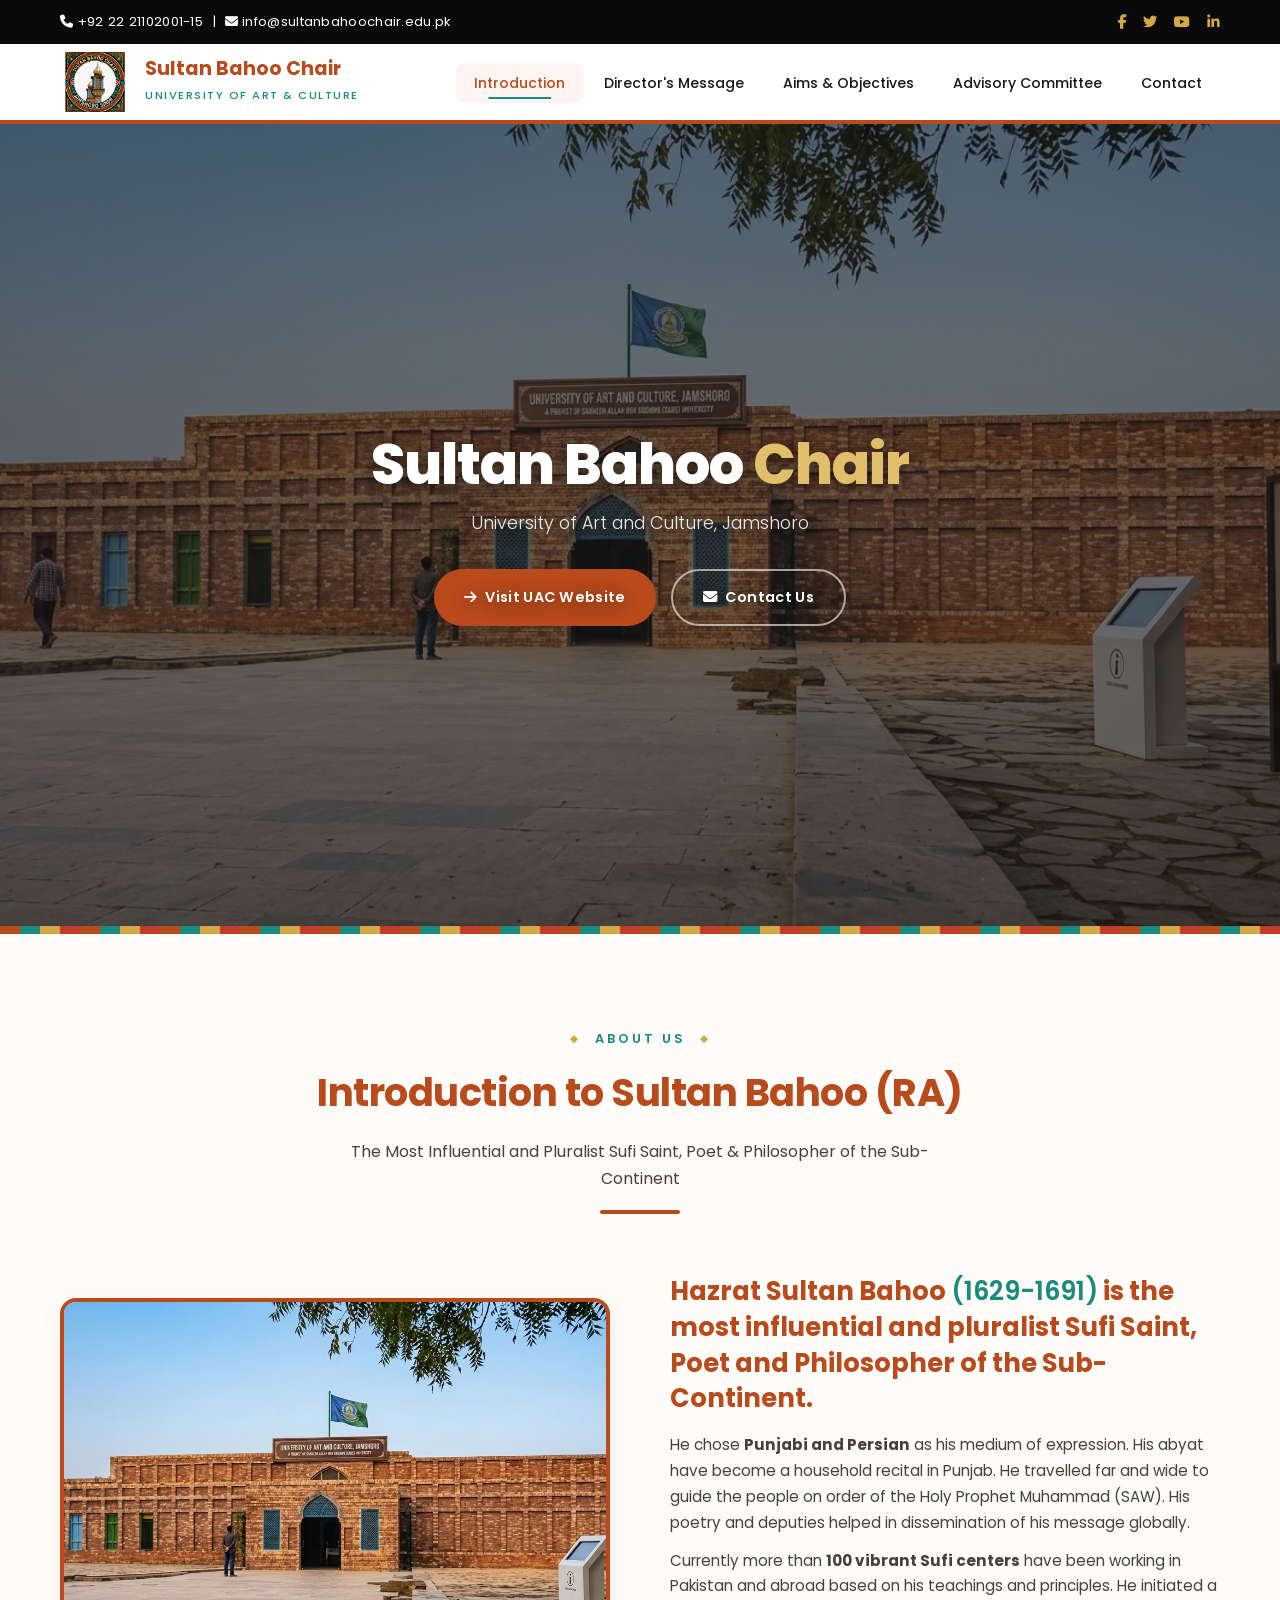
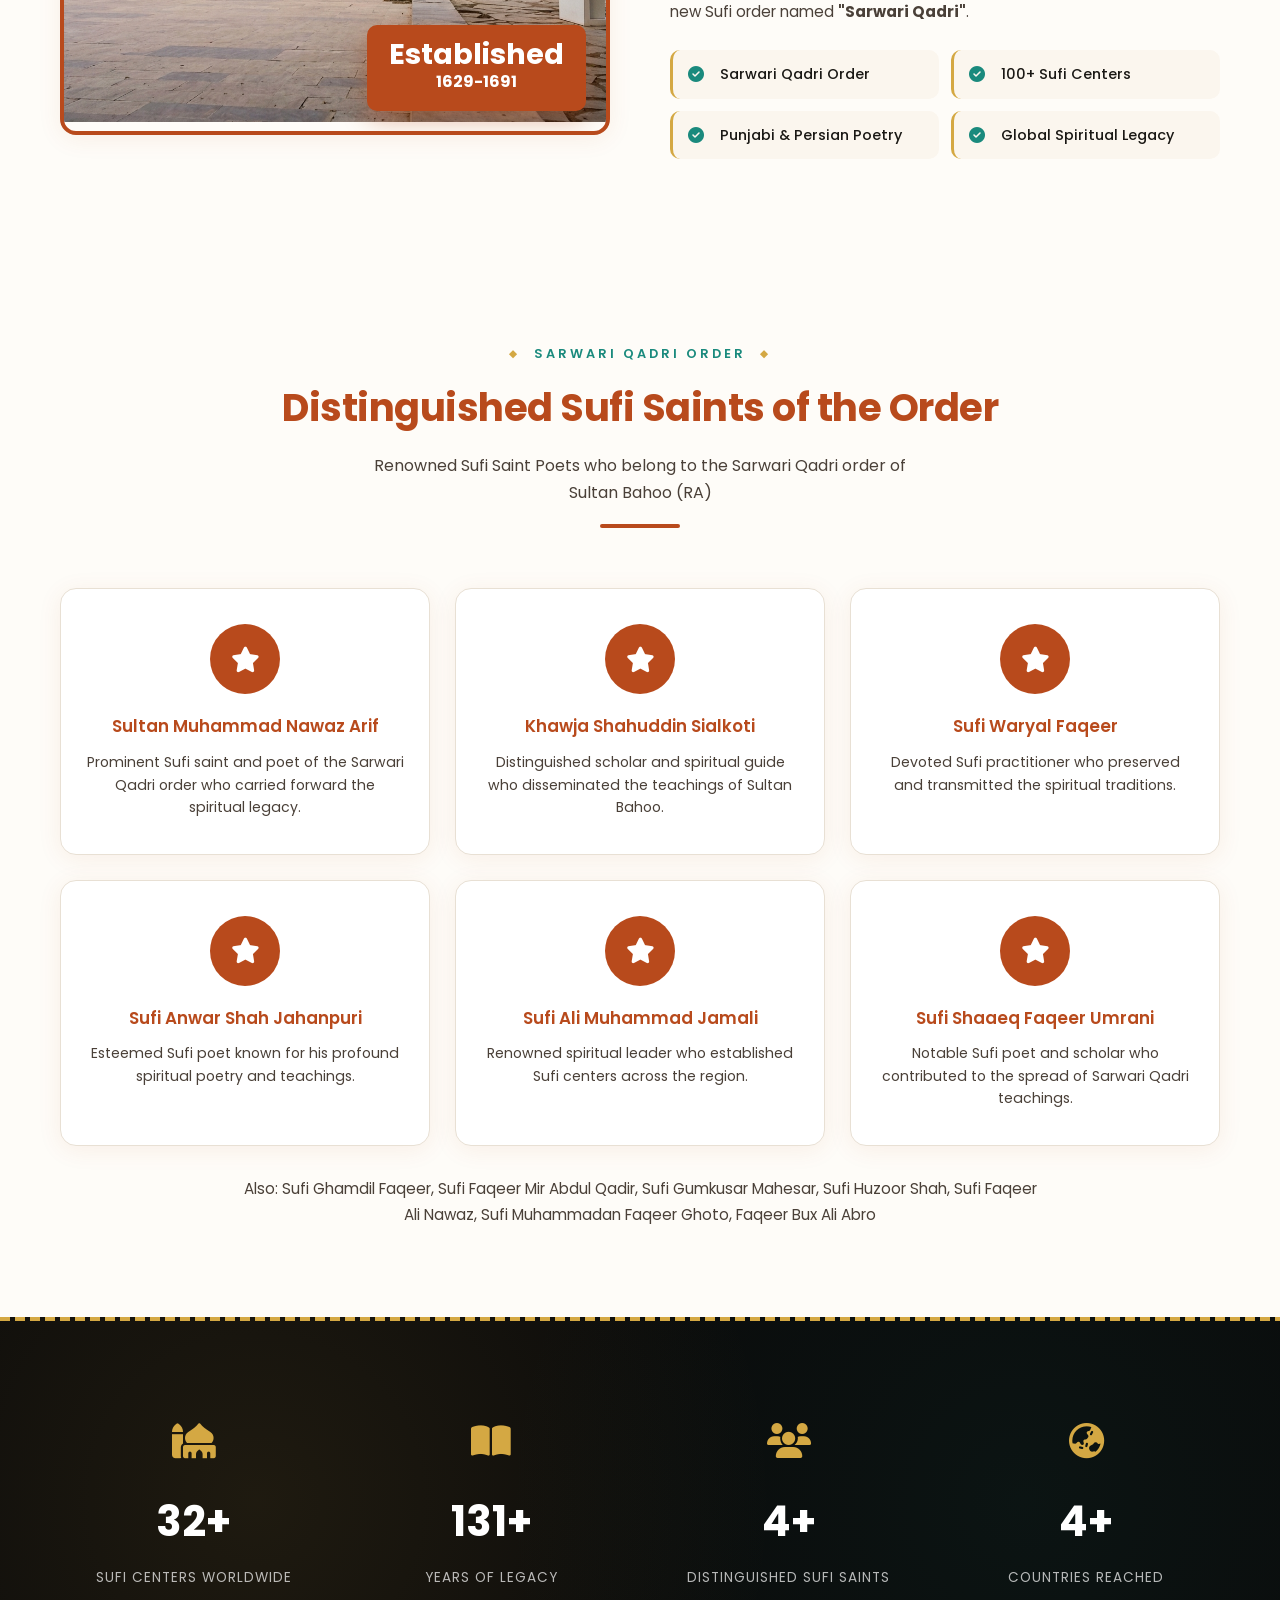
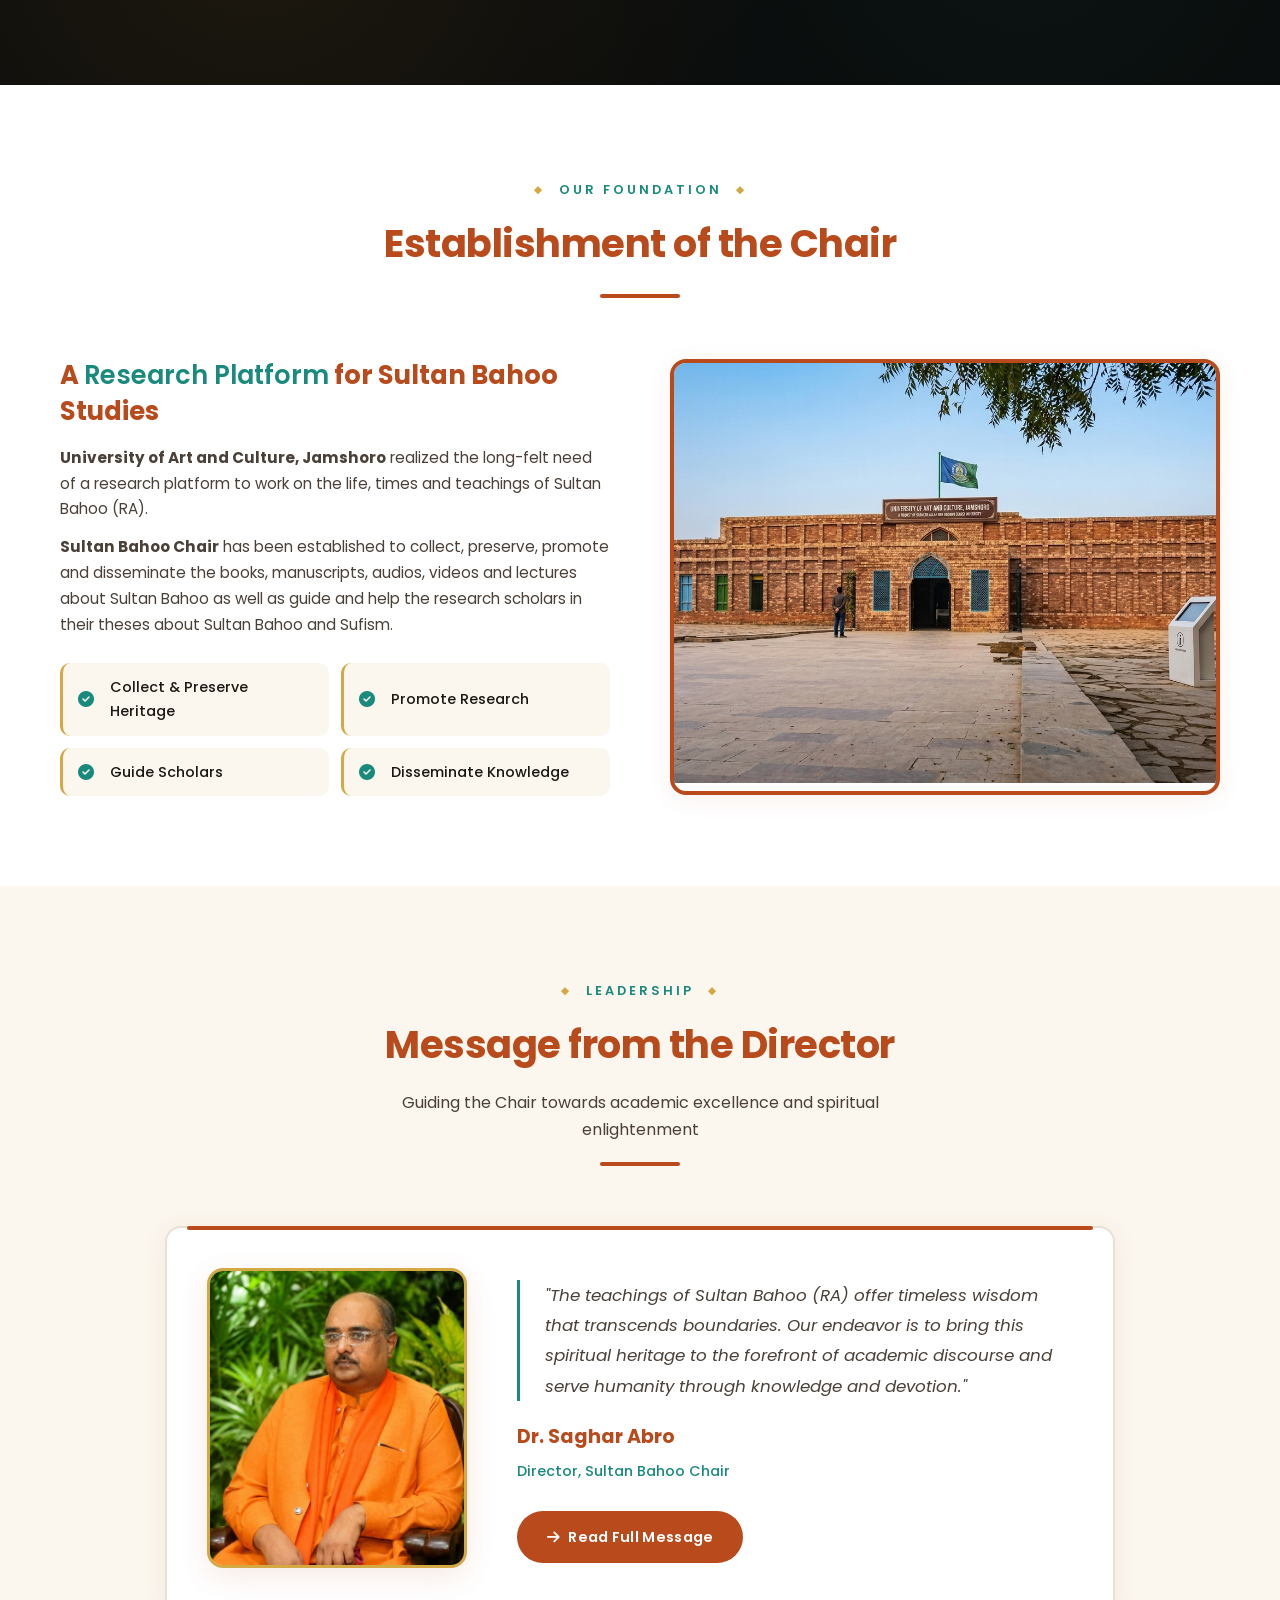
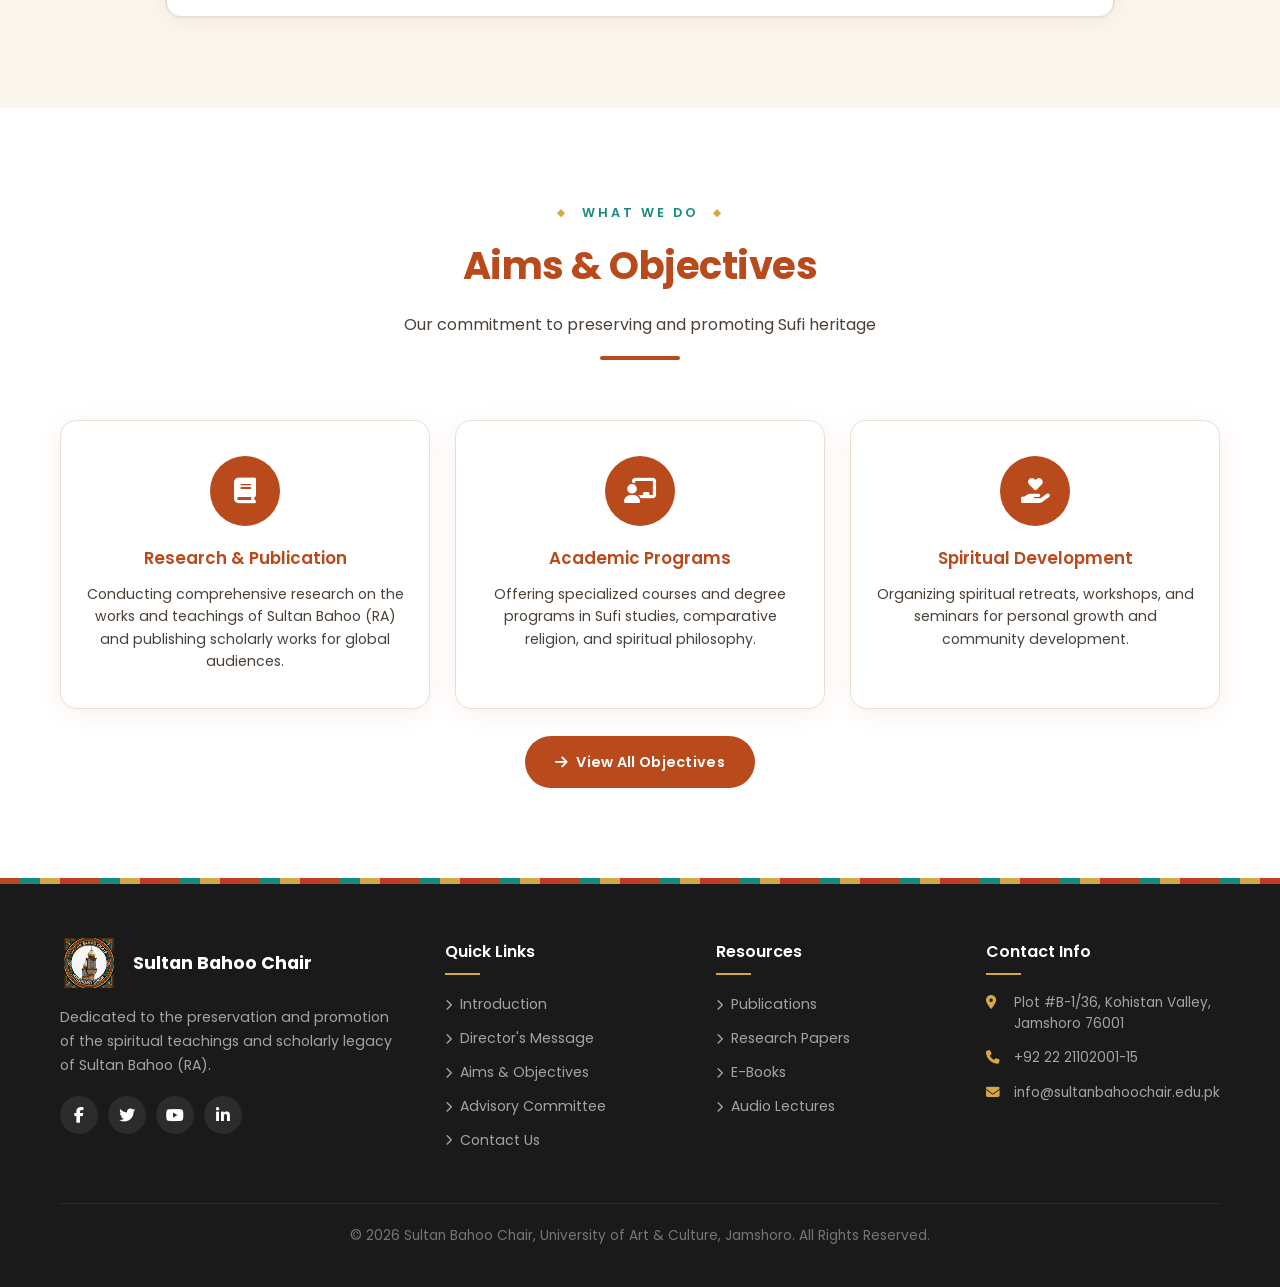
==== index.html @ c6fede60 "Each icon has a unique solid color" ====
<!DOCTYPE html>
<html lang="en">
<head>
    <meta charset="UTF-8">
    <meta name="viewport" content="width=device-width, initial-scale=1.0, maximum-scale=5.0">
    <title>Sultan Bahoo Chair - Introduction</title>
    <link rel="preconnect" href="https://fonts.googleapis.com">
    <link href="https://fonts.googleapis.com/css2?family=Poppins:wght@300;400;500;600;700;800&display=swap" rel="stylesheet">
    <link rel="stylesheet" href="https://cdnjs.cloudflare.com/ajax/libs/font-awesome/6.5.0/css/all.min.css">
    <link rel="stylesheet" href="css/style.css">
</head>
<body>
    <!-- Loader -->
    <div class="loader">
        <div class="loader-spinner"></div>
        <div class="loader-text">Sultan Bahoo Chair</div>
    </div>

    <!-- Top Bar -->
    <div class="top-bar">
        <div class="container">
            <div>
                <i class="fas fa-phone"></i> +92 22 21102001-15 &nbsp;|&nbsp;
                <i class="fas fa-envelope"></i> info@sultanbahoochair.edu.pk
            </div>
            <div>
                <a href="#"><i class="fab fa-facebook-f"></i></a>
                <a href="#"><i class="fab fa-twitter"></i></a>
                <a href="#"><i class="fab fa-youtube"></i></a>
                <a href="#"><i class="fab fa-linkedin-in"></i></a>
            </div>
        </div>
    </div>

    <!-- Header -->
    <header class="header">
        <div class="container">
            <nav class="navbar">
                <a href="index.html" class="logo">
                    <img src="images/logo/logo.png" alt="Sultan Bahoo Chair Logo">
                    <div class="logo-text">
                        <h1>Sultan Bahoo Chair</h1>
                        <span>University of Art & Culture</span>
                    </div>
                </a>
                <ul class="nav-links">
                    <li><a href="index.html" class="active">Introduction</a></li>
                    <li><a href="director.html">Director's Message</a></li>
                    <li><a href="aims.html">Aims & Objectives</a></li>
                    <li><a href="advisory.html">Advisory Committee</a></li>
                    <li><a href="contact.html">Contact</a></li>
                </ul>
                <div class="hamburger">
                    <span></span>
                    <span></span>
                    <span></span>
                </div>
            </nav>
        </div>
    </header>

    <!-- Hero Section -->
    <section class="hero">
        <div class="hero-slider">
            <div class="hero-slide active" style="background-image: url('images/banner/Gemini_Generated_Image_wfmmpwwfmmpwwfmm.jpg');"></div>
            <div class="hero-slide" style="background-image: url('images/banner/Gemini_Generated_Image_wfmmpwwfmmpwwfmm.jpg');"></div>
            <div class="hero-slide" style="background-image: url('images/banner/Gemini_Generated_Image_wfmmpwwfmmpwwfmm.jpg');"></div>
        </div>
        <div class="hero-content">
            <h2>Sultan Bahoo <span>Chair</span></h2>
            <p>University of Art and Culture, Jamshoro</p>
            <div class="hero-buttons">
                <a href="https://www.uac.edu.pk" target="_blank" class="btn btn-primary"><i class="fas fa-arrow-right"></i> Visit UAC Website</a>
                <a href="contact.html" class="btn btn-outline"><i class="fas fa-envelope"></i> Contact Us</a>
            </div>
        </div>
    </section>

    <!-- About / Introduction Section -->
    <section class="section about-section">
        <div class="container">
            <div class="section-header animate-on-scroll">
                <span class="subtitle">About Us</span>
                <h2>Introduction to Sultan Bahoo (RA)</h2>
                <p>The Most Influential and Pluralist Sufi Saint, Poet & Philosopher of the Sub-Continent</p>
                <div class="divider"></div>
            </div>

            <div class="about-grid">
                <div class="about-image animate-left">
                    <img src="images/banner/Gemini_Generated_Image_wfmmpwwfmmpwwfmm.jpg" alt="Hazrat Sultan Bahoo (RA)">
                    <div class="experience-badge">
                        <span>Established</span>
                        1629-1691
                    </div>
                </div>
                <div class="about-text animate-right">
                    <h3>Hazrat Sultan Bahoo <span class="highlight">(1629-1691)</span> is the most influential and pluralist Sufi Saint, Poet and Philosopher of the Sub-Continent.</h3>
                    <p>He chose <strong>Punjabi and Persian</strong> as his medium of expression. His abyat have become a household recital in Punjab. He travelled far and wide to guide the people on order of the Holy Prophet Muhammad (SAW). His poetry and deputies helped in dissemination of his message globally.</p>
                    <p>Currently more than <strong>100 vibrant Sufi centers</strong> have been working in Pakistan and abroad based on his teachings and principles. He initiated a new Sufi order named <strong>"Sarwari Qadri"</strong>.</p>
                    <div class="about-features">
                        <div class="about-feature">
                            <i class="fas fa-check-circle"></i>
                            <span>Sarwari Qadri Order</span>
                        </div>
                        <div class="about-feature">
                            <i class="fas fa-check-circle"></i>
                            <span>100+ Sufi Centers</span>
                        </div>
                        <div class="about-feature">
                            <i class="fas fa-check-circle"></i>
                            <span>Punjabi & Persian Poetry</span>
                        </div>
                        <div class="about-feature">
                            <i class="fas fa-check-circle"></i>
                            <span>Global Spiritual Legacy</span>
                        </div>
                    </div>
                </div>
            </div>
        </div>
    </section>

    <!-- Sufi Order Section -->
    <section class="section" style="background: var(--off-white);">
        <div class="container">
            <div class="section-header animate-on-scroll">
                <span class="subtitle">Sarwari Qadri Order</span>
                <h2>Distinguished Sufi Saints of the Order</h2>
                <p>Renowned Sufi Saint Poets who belong to the Sarwari Qadri order of Sultan Bahoo (RA)</p>
                <div class="divider"></div>
            </div>

            <div class="aims-grid" style="grid-template-columns: repeat(3, 1fr);">
                <div class="aim-card animate-on-scroll tilt-card">
                    <div class="icon icon-orange"><i class="fas fa-star"></i></div>
                    <h3>Sultan Muhammad Nawaz Arif</h3>
                    <p>Prominent Sufi saint and poet of the Sarwari Qadri order who carried forward the spiritual legacy.</p>
                </div>
                <div class="aim-card animate-on-scroll tilt-card">
                    <div class="icon icon-teal"><i class="fas fa-star"></i></div>
                    <h3>Khawja Shahuddin Sialkoti</h3>
                    <p>Distinguished scholar and spiritual guide who disseminated the teachings of Sultan Bahoo.</p>
                </div>
                <div class="aim-card animate-on-scroll tilt-card">
                    <div class="icon icon-gold"><i class="fas fa-star"></i></div>
                    <h3>Sufi Waryal Faqeer</h3>
                    <p>Devoted Sufi practitioner who preserved and transmitted the spiritual traditions.</p>
                </div>
                <div class="aim-card animate-on-scroll tilt-card">
                    <div class="icon icon-red"><i class="fas fa-star"></i></div>
                    <h3>Sufi Anwar Shah Jahanpuri</h3>
                    <p>Esteemed Sufi poet known for his profound spiritual poetry and teachings.</p>
                </div>
                <div class="aim-card animate-on-scroll tilt-card">
                    <div class="icon icon-black"><i class="fas fa-star"></i></div>
                    <h3>Sufi Ali Muhammad Jamali</h3>
                    <p>Renowned spiritual leader who established Sufi centers across the region.</p>
                </div>
                <div class="aim-card animate-on-scroll tilt-card">
                    <div class="icon icon-orange-dark"><i class="fas fa-star"></i></div>
                    <h3>Sufi Shaaeq Faqeer Umrani</h3>
                    <p>Notable Sufi poet and scholar who contributed to the spread of Sarwari Qadri teachings.</p>
                </div>
            </div>
            <div style="text-align: center; margin-top: 30px;" class="animate-on-scroll">
                <p style="color: var(--dark-gray); max-width: 800px; margin: 0 auto; font-size: 0.95rem;">Also: Sufi Ghamdil Faqeer, Sufi Faqeer Mir Abdul Qadir, Sufi Gumkusar Mahesar, Sufi Huzoor Shah, Sufi Faqeer Ali Nawaz, Sufi Muhammadan Faqeer Ghoto, Faqeer Bux Ali Abro</p>
            </div>
        </div>
    </section>

    <!-- Stats Section -->
    <section class="stats-section">
        <div class="container">
            <div class="stats-grid">
                <div class="stat-item animate-on-scroll">
                    <div class="icon"><i class="fas fa-mosque"></i></div>
                    <span class="number counter" data-target="100">0</span>
                    <span class="label">Sufi Centers Worldwide</span>
                </div>
                <div class="stat-item animate-on-scroll">
                    <div class="icon"><i class="fas fa-book-open"></i></div>
                    <span class="number counter" data-target="400">0</span>
                    <span class="label">Years of Legacy</span>
                </div>
                <div class="stat-item animate-on-scroll">
                    <div class="icon"><i class="fas fa-users"></i></div>
                    <span class="number counter" data-target="14">0</span>
                    <span class="label">Distinguished Sufi Saints</span>
                </div>
                <div class="stat-item animate-on-scroll">
                    <div class="icon"><i class="fas fa-globe-asia"></i></div>
                    <span class="number counter" data-target="15">0</span>
                    <span class="label">Countries Reached</span>
                </div>
            </div>
        </div>
    </section>

    <!-- Chair Establishment Section -->
    <section class="section">
        <div class="container">
            <div class="section-header animate-on-scroll">
                <span class="subtitle">Our Foundation</span>
                <h2>Establishment of the Chair</h2>
                <div class="divider"></div>
            </div>

            <div class="about-grid">
                <div class="about-text animate-left">
                    <h3>A <span class="highlight">Research Platform</span> for Sultan Bahoo Studies</h3>
                    <p><strong>University of Art and Culture, Jamshoro</strong> realized the long-felt need of a research platform to work on the life, times and teachings of Sultan Bahoo (RA).</p>
                    <p><strong>Sultan Bahoo Chair</strong> has been established to collect, preserve, promote and disseminate the books, manuscripts, audios, videos and lectures about Sultan Bahoo as well as guide and help the research scholars in their theses about Sultan Bahoo and Sufism.</p>
                    <div class="about-features">
                        <div class="about-feature">
                            <i class="fas fa-check-circle"></i>
                            <span>Collect & Preserve Heritage</span>
                        </div>
                        <div class="about-feature">
                            <i class="fas fa-check-circle"></i>
                            <span>Promote Research</span>
                        </div>
                        <div class="about-feature">
                            <i class="fas fa-check-circle"></i>
                            <span>Guide Scholars</span>
                        </div>
                        <div class="about-feature">
                            <i class="fas fa-check-circle"></i>
                            <span>Disseminate Knowledge</span>
                        </div>
                    </div>
                </div>
                <div class="about-image animate-right">
                    <img src="images/banner/Gemini_Generated_Image_wfmmpwwfmmpwwfmm.jpg" alt="University of Art and Culture">
                </div>
            </div>
        </div>
    </section>

    <!-- Director Preview -->
    <section class="section director-section">
        <div class="container">
            <div class="section-header animate-on-scroll">
                <span class="subtitle">Leadership</span>
                <h2>Message from the Director</h2>
                <p>Guiding the Chair towards academic excellence and spiritual enlightenment</p>
                <div class="divider"></div>
            </div>
            <div class="director-card animate-on-scroll">
                <div class="director-image">
                    <img src="images/team/Director.jpeg" alt="Dr. Saghar Abro">
                </div>
                <div>
                    <div class="director-quote">
                        "The teachings of Sultan Bahoo (RA) offer timeless wisdom that transcends boundaries. Our endeavor is to bring this spiritual heritage to the forefront of academic discourse and serve humanity through knowledge and devotion."
                    </div>
                    <div class="director-info">
                        <h3>Dr. Saghar Abro</h3>
                        <span>Director, Sultan Bahoo Chair</span>
                    </div>
                    <br>
                    <a href="director.html" class="btn btn-primary"><i class="fas fa-arrow-right"></i> Read Full Message</a>
                </div>
            </div>
        </div>
    </section>

    <!-- Quick Links: Aims -->
    <section class="section">
        <div class="container">
            <div class="section-header animate-on-scroll">
                <span class="subtitle">What We Do</span>
                <h2>Aims & Objectives</h2>
                <p>Our commitment to preserving and promoting Sufi heritage</p>
                <div class="divider"></div>
            </div>
            <div class="aims-grid">
                <div class="aim-card animate-on-scroll">
                    <div class="icon icon-teal-dark"><i class="fas fa-book"></i></div>
                    <h3>Research & Publication</h3>
                    <p>Conducting comprehensive research on the works and teachings of Sultan Bahoo (RA) and publishing scholarly works for global audiences.</p>
                </div>
                <div class="aim-card animate-on-scroll">
                    <div class="icon icon-gold-dark"><i class="fas fa-chalkboard-teacher"></i></div>
                    <h3>Academic Programs</h3>
                    <p>Offering specialized courses and degree programs in Sufi studies, comparative religion, and spiritual philosophy.</p>
                </div>
                <div class="aim-card animate-on-scroll">
                    <div class="icon icon-red-dark"><i class="fas fa-hand-holding-heart"></i></div>
                    <h3>Spiritual Development</h3>
                    <p>Organizing spiritual retreats, workshops, and seminars for personal growth and community development.</p>
                </div>
            </div>
            <br>
            <div style="text-align: center;">
                <a href="aims.html" class="btn btn-primary"><i class="fas fa-arrow-right"></i> View All Objectives</a>
            </div>
        </div>
    </section>

    <!-- Footer -->
    <footer class="footer">
        <div class="container">
            <div class="footer-grid">
                <div class="footer-about">
                    <div class="logo">
                        <img src="images/logo/logo.png" alt="Logo" style="height:50px" onerror="this.style.display='none'">
                        <div class="logo-text">
                            <h1 style="color:#fff; font-size:1.1rem;">Sultan Bahoo Chair</h1>
                        </div>
                    </div>
                    <p>Dedicated to the preservation and promotion of the spiritual teachings and scholarly legacy of Sultan Bahoo (RA).</p>
                    <div class="footer-social">
                        <a href="#"><i class="fab fa-facebook-f"></i></a>
                        <a href="#"><i class="fab fa-twitter"></i></a>
                        <a href="#"><i class="fab fa-youtube"></i></a>
                        <a href="#"><i class="fab fa-linkedin-in"></i></a>
                    </div>
                </div>
                <div>
                    <h4>Quick Links</h4>
                    <ul class="footer-links">
                        <li><a href="index.html"><i class="fas fa-chevron-right"></i> Introduction</a></li>
                        <li><a href="director.html"><i class="fas fa-chevron-right"></i> Director's Message</a></li>
                        <li><a href="aims.html"><i class="fas fa-chevron-right"></i> Aims & Objectives</a></li>
                        <li><a href="advisory.html"><i class="fas fa-chevron-right"></i> Advisory Committee</a></li>
                        <li><a href="contact.html"><i class="fas fa-chevron-right"></i> Contact Us</a></li>
                    </ul>
                </div>
                <div>
                    <h4>Resources</h4>
                    <ul class="footer-links">
                        <li><a href="#"><i class="fas fa-chevron-right"></i> Publications</a></li>
                        <li><a href="#"><i class="fas fa-chevron-right"></i> Research Papers</a></li>
                        <li><a href="#"><i class="fas fa-chevron-right"></i> E-Books</a></li>
                        <li><a href="#"><i class="fas fa-chevron-right"></i> Audio Lectures</a></li>
                    </ul>
                </div>
                <div>
                    <h4>Contact Info</h4>
                    <ul class="footer-contact">
                        <li><i class="fas fa-map-marker-alt"></i> Plot #B-1/36, Kohistan Valley, Jamshoro 76001</li>
                        <li><i class="fas fa-phone"></i> +92 22 21102001-15</li>
                        <li><i class="fas fa-envelope"></i> info@sultanbahoochair.edu.pk</li>
                    </ul>
                </div>
            </div>
            <div class="footer-bottom">
                <p>&copy; 2026 Sultan Bahoo Chair, University of Art & Culture, Jamshoro. All Rights Reserved.</p>
            </div>
        </div>
    </footer>

    <!-- Back to Top -->
    <div class="back-to-top"><i class="fas fa-chevron-up"></i></div>

    <script src="js/main.js"></script>
</body>
</html>
---- css/style.css ----
/* ===== CSS Variables & Reset - Logo Theme ===== */
:root {
    --primary: #0A0A0A;
    --primary-light: #1A1A1A;
    --logo-orange: #B84A1C;
    --logo-orange-light: #D4622E;
    --logo-teal: #1A8A7D;
    --logo-teal-light: #22A89A;
    --logo-gold: #D4A843;
    --logo-gold-light: #E0BE6A;
    --logo-red: #C43A2A;
    --logo-cream: #F5E6C8;
    --logo-cream-light: #FBF4E8;
    --secondary: #B84A1C;
    --secondary-light: #D4622E;
    --accent: #1A8A7D;
    --accent-light: #22A89A;
    --gold: #D4A843;
    --gold-light: #E0BE6A;
    --white: #ffffff;
    --off-white: #FEFCF8;
    --cream: #FBF6EE;
    --light-gray: #E8E0D4;
    --dark-gray: #4A4038;
    --text: #1A1814;
    --shadow: 0 4px 25px rgba(184, 74, 28, 0.08);
    --shadow-hover: 0 12px 40px rgba(184, 74, 28, 0.18);
    --transition: all 0.4s cubic-bezier(0.25, 0.46, 0.45, 0.94);
    --transition-fast: all 0.25s ease;
    --border-radius: 16px;
    --border-radius-sm: 10px;
}

*, *::before, *::after { margin: 0; padding: 0; box-sizing: border-box; }

html { scroll-behavior: smooth; }

body {
    font-family: 'Poppins', sans-serif;
    color: var(--text);
    line-height: 1.7;
    overflow-x: hidden;
    background: var(--white);
}

a { text-decoration: none; color: inherit; }
ul { list-style: none; }
img { max-width: 100%; height: auto; }

.container { max-width: 1200px; margin: 0 auto; padding: 0 20px; }

/* ===== Scrollbar ===== */
::-webkit-scrollbar { width: 8px; }
::-webkit-scrollbar-track { background: var(--cream); }
::-webkit-scrollbar-thumb { background: var(--logo-orange); border-radius: 4px; }
::-webkit-scrollbar-thumb:hover { background: var(--logo-teal); }

/* ===== Ajrak Pattern Border ===== */
.ajrak-border {
    position: relative;
}

.ajrak-border::before {
    content: '';
    position: absolute;
    top: 0;
    left: 0;
    right: 0;
    height: 6px;
    background: repeating-linear-gradient(
        90deg,
        var(--logo-orange) 0px,
        var(--logo-orange) 15px,
        var(--logo-teal) 15px,
        var(--logo-teal) 30px,
        var(--logo-gold) 30px,
        var(--logo-gold) 45px,
        var(--logo-red) 45px,
        var(--logo-red) 60px
    );
}

/* ===== Top Bar ===== */
.top-bar {
    background: var(--primary);
    color: var(--white);
    padding: 10px 0;
    font-size: 0.82rem;
    letter-spacing: 0.3px;
}

.top-bar .container { display: flex; justify-content: space-between; align-items: center; }

.top-bar a {
    color: var(--logo-gold);
    margin-left: 12px;
    transition: var(--transition-fast);
    font-size: 0.9rem;
}

.top-bar a:hover { color: var(--white); transform: translateY(-2px); }

/* ===== Header / Navbar ===== */
.header {
    background: var(--white);
    position: sticky;
    top: 0;
    z-index: 1000;
    transition: var(--transition);
    border-bottom: 4px solid var(--logo-orange);
}

.header.scrolled {
    box-shadow: 0 4px 30px rgba(0, 0, 0, 0.12);
    backdrop-filter: blur(10px);
}

.navbar { display: flex; justify-content: space-between; align-items: center; padding: 8px 0; }

.logo { display: flex; align-items: center; gap: 14px; }

.logo img { height: 60px; width: auto; transition: var(--transition); }
.logo:hover img { transform: scale(1.05); }

.logo-text h1 { font-size: 1.2rem; color: var(--logo-orange); font-weight: 700; line-height: 1.2; }
.logo-text span { font-size: 0.7rem; color: var(--logo-teal); font-weight: 500; letter-spacing: 1.5px; text-transform: uppercase; }

.nav-links { display: flex; gap: 3px; }

.nav-links a {
    padding: 10px 18px;
    font-size: 0.88rem;
    font-weight: 500;
    color: var(--text);
    border-radius: 8px;
    transition: var(--transition-fast);
    position: relative;
}

.nav-links a::after {
    content: '';
    position: absolute;
    bottom: 4px;
    left: 50%;
    width: 0;
    height: 2px;
    background: var(--logo-teal);
    transition: var(--transition);
    transform: translateX(-50%);
    border-radius: 2px;
}

.nav-links a:hover::after, .nav-links a.active::after { width: 50%; }
.nav-links a:hover, .nav-links a.active { color: var(--logo-orange); background: rgba(184, 74, 28, 0.06); }

/* Hamburger */
.hamburger { display: none; flex-direction: column; cursor: pointer; gap: 5px; z-index: 1001; }
.hamburger span { width: 26px; height: 2.5px; background: var(--logo-orange); border-radius: 3px; transition: var(--transition); }
.hamburger.active span:nth-child(1) { transform: rotate(45deg) translate(5px, 5px); }
.hamburger.active span:nth-child(2) { opacity: 0; }
.hamburger.active span:nth-child(3) { transform: rotate(-45deg) translate(5px, -5px); }

/* ===== Hero Section ===== */
.hero {
    position: relative;
    height: 90vh;
    min-height: 550px;
    display: flex;
    align-items: center;
    justify-content: center;
    overflow: hidden;
    background: #000;
}

.hero::after {
    content: '';
    position: absolute;
    bottom: 0;
    left: 0;
    right: 0;
    height: 8px;
    background: repeating-linear-gradient(
        90deg,
        var(--logo-orange) 0px,
        var(--logo-orange) 20px,
        var(--logo-teal) 20px,
        var(--logo-teal) 40px,
        var(--logo-gold) 40px,
        var(--logo-gold) 60px,
        var(--logo-red) 60px,
        var(--logo-red) 80px
    );
    z-index: 3;
}

.hero-slider { position: absolute; inset: 0; z-index: 0; }

.hero-slide {
    position: absolute;
    inset: 0;
    opacity: 0;
    transition: opacity 1.5s ease;
    background-size: cover;
    background-position: center;
    transform: scale(1.05);
    animation: heroZoom 8s ease infinite alternate;
}

@keyframes heroZoom { 0% { transform: scale(1); } 100% { transform: scale(1.08); } }

.hero-slide.active { opacity: 1; }

.hero-slide::after {
    content: '';
    position: absolute;
    inset: 0;
    background: rgba(26,26,26,0.6);
}

.hero-content {
    position: relative;
    z-index: 2;
    text-align: center;
    color: var(--white);
    padding: 0 20px;
    text-shadow: 0 3px 15px rgba(0, 0, 0, 0.5);
}

.hero-content h2 {
    font-size: 3.5rem;
    font-weight: 800;
    margin-bottom: 12px;
    animation: fadeInUp 0.8s ease 0.2s forwards;
    opacity: 0;
    line-height: 1.15;
    letter-spacing: -1px;
}

.hero-content h2 span { color: var(--logo-gold-light); }

.hero-content p {
    font-size: 1.1rem;
    max-width: 550px;
    margin: 0 auto 30px;
    opacity: 0;
    animation: fadeInUp 0.8s ease 0.4s forwards;
    color: rgba(255, 255, 255, 0.9);
    font-weight: 300;
}

.hero-buttons {
    display: flex;
    gap: 15px;
    justify-content: center;
    opacity: 0;
    animation: fadeInUp 0.8s ease 0.6s forwards;
}

/* ===== Buttons ===== */
.btn {
    display: inline-flex;
    align-items: center;
    gap: 8px;
    padding: 14px 30px;
    border-radius: 50px;
    font-size: 0.9rem;
    font-weight: 600;
    cursor: pointer;
    border: none;
    transition: var(--transition);
    letter-spacing: 0.3px;
}

.btn-primary { background: var(--logo-orange); color: var(--white); }
.btn-primary:hover {
    background: var(--logo-teal);
    transform: translateY(-3px);
    box-shadow: 0 10px 30px rgba(184, 74, 28, 0.35);
}

.btn-outline { background: transparent; color: var(--white); border: 2px solid rgba(255,255,255,0.6); }
.btn-outline:hover {
    background: var(--logo-gold);
    color: var(--primary);
    transform: translateY(-3px);
}

.btn-accent { background: var(--logo-teal); color: var(--white); }
.btn-accent:hover {
    background: var(--logo-orange);
    transform: translateY(-3px);
    box-shadow: 0 10px 30px rgba(26, 138, 125, 0.35);
}

/* ===== Animations ===== */
@keyframes fadeInUp { from { opacity: 0; transform: translateY(35px); } to { opacity: 1; transform: translateY(0); } }
@keyframes fadeInDown { from { opacity: 0; transform: translateY(-35px); } to { opacity: 1; transform: translateY(0); } }
@keyframes fadeInLeft { from { opacity: 0; transform: translateX(-40px); } to { opacity: 1; transform: translateX(0); } }
@keyframes fadeInRight { from { opacity: 0; transform: translateX(40px); } to { opacity: 1; transform: translateX(0); } }
@keyframes scaleIn { from { opacity: 0; transform: scale(0.85); } to { opacity: 1; transform: scale(1); } }
@keyframes slideUp { from { opacity: 0; transform: translateY(50px); } to { opacity: 1; transform: translateY(0); } }
@keyframes float { 0%, 100% { transform: translateY(0); } 50% { transform: translateY(-10px); } }

/* Scroll Animations */
.animate-on-scroll { opacity: 0; transform: translateY(40px); transition: all 0.8s cubic-bezier(0.25, 0.46, 0.45, 0.94); }
.animate-on-scroll.animated { opacity: 1; transform: translateY(0); }
.animate-left { opacity: 0; transform: translateX(-40px); transition: all 0.8s ease; }
.animate-left.animated { opacity: 1; transform: translateX(0); }
.animate-right { opacity: 0; transform: translateX(40px); transition: all 0.8s ease; }
.animate-right.animated { opacity: 1; transform: translateX(0); }

/* ===== Section Styles ===== */
.section { padding: 90px 0; }

.section-header { text-align: center; margin-bottom: 60px; }

.section-header .subtitle {
    display: inline-block;
    color: var(--logo-teal);
    font-size: 0.8rem;
    font-weight: 600;
    text-transform: uppercase;
    letter-spacing: 3px;
    margin-bottom: 10px;
    position: relative;
    padding: 0 20px;
}

.section-header .subtitle::before,
.section-header .subtitle::after {
    content: '◆';
    position: absolute;
    top: 50%;
    transform: translateY(-50%);
    color: var(--logo-gold);
    font-size: 0.6rem;
}

.section-header .subtitle::before { left: -5px; }
.section-header .subtitle::after { right: -5px; }

.section-header h2 {
    font-size: 2.4rem;
    color: var(--logo-orange);
    font-weight: 700;
    margin-bottom: 12px;
    letter-spacing: -0.5px;
}

.section-header p { color: var(--dark-gray); max-width: 580px; margin: 0 auto; font-size: 1rem; }

.section-header .divider {
    width: 80px;
    height: 4px;
    background: var(--logo-orange);
    margin: 18px auto 0;
    border-radius: 2px;
}

/* ===== Page Banner ===== */
.page-banner {
    background: var(--primary);
    padding: 160px 0 90px;
    text-align: center;
    color: var(--white);
    position: relative;
    overflow: hidden;
}

.page-banner::before {
    content: '';
    position: absolute;
    top: -50%;
    right: -20%;
    width: 500px;
    height: 500px;
    background: rgba(212, 168, 67, 0.08);
    border-radius: 50%;
    animation: pulse-bg 4s ease infinite;
}

.page-banner::after {
    content: '';
    position: absolute;
    bottom: 0;
    left: 0;
    right: 0;
    height: 6px;
    background: repeating-linear-gradient(
        90deg,
        var(--logo-gold) 0px,
        var(--logo-gold) 15px,
        transparent 15px,
        transparent 20px,
        var(--logo-teal) 20px,
        var(--logo-teal) 35px,
        transparent 35px,
        transparent 40px
    );
}

@keyframes pulse-bg { 0%, 100% { transform: scale(1); opacity: 0.5; } 50% { transform: scale(1.1); opacity: 0.8; } }

.page-banner h1 { font-size: 2.8rem; margin-bottom: 15px; animation: fadeInUp 0.6s ease forwards; font-weight: 700; }
.page-banner .breadcrumb { font-size: 0.9rem; color: rgba(255, 255, 255, 0.6); }
.page-banner .breadcrumb a { color: var(--logo-gold); transition: var(--transition-fast); }
.page-banner .breadcrumb a:hover { color: var(--white); }

/* ===== About / Introduction Section ===== */
.about-section { background: var(--off-white); }

.about-grid { display: grid; grid-template-columns: 1fr 1fr; gap: 60px; align-items: center; }

.about-image {
    position: relative;
    border-radius: var(--border-radius);
    overflow: hidden;
    box-shadow: var(--shadow);
    border: 4px solid var(--logo-orange);
}

.about-image img { width: 100%; height: 420px; object-fit: cover; transition: transform 0.7s ease; }
.about-image:hover img { transform: scale(1.05); }

.about-image .experience-badge {
    position: absolute;
    bottom: 20px;
    right: 20px;
    background: var(--logo-orange);
    color: var(--white);
    padding: 15px 22px;
    border-radius: var(--border-radius-sm);
    text-align: center;
    font-weight: 700;
    box-shadow: 0 8px 25px rgba(184, 74, 28, 0.4);
}

.about-image .experience-badge span { display: block; font-size: 1.8rem; line-height: 1; }

.about-text h3 { color: var(--logo-orange); font-size: 1.6rem; margin-bottom: 15px; line-height: 1.4; }
.about-text .highlight { color: var(--logo-teal); font-weight: 600; }
.about-text p { color: var(--dark-gray); margin-bottom: 12px; font-size: 0.95rem; }

.about-features { display: grid; grid-template-columns: 1fr 1fr; gap: 12px; margin-top: 25px; }

.about-feature {
    display: flex;
    align-items: center;
    gap: 10px;
    padding: 12px 15px;
    background: var(--cream);
    border-radius: var(--border-radius-sm);
    transition: var(--transition);
    font-size: 0.9rem;
    font-weight: 500;
    border-left: 3px solid var(--logo-gold);
}

.about-feature:hover { background: var(--logo-orange); color: var(--white); transform: translateX(5px); border-left-color: var(--logo-teal); }
.about-feature i { color: var(--logo-teal); font-size: 1rem; min-width: 22px; }
.about-feature:hover i { color: var(--logo-gold-light); }

/* ===== Stats Counter ===== */
.stats-section {
    background: var(--primary);
    padding: 70px 0;
    position: relative;
    overflow: hidden;
}

.stats-section::before {
    content: '';
    position: absolute;
    inset: 0;
    background: radial-gradient(circle at 20% 50%, rgba(212, 168, 67, 0.1) 0%, transparent 50%),
                radial-gradient(circle at 80% 50%, rgba(26, 138, 125, 0.08) 0%, transparent 50%);
}

.stats-section::after {
    content: '';
    position: absolute;
    top: 0;
    left: 0;
    right: 0;
    height: 4px;
    background: repeating-linear-gradient(
        90deg,
        var(--logo-gold) 0px,
        var(--logo-gold) 10px,
        transparent 10px,
        transparent 15px
    );
}

.stats-grid { display: grid; grid-template-columns: repeat(4, 1fr); gap: 30px; position: relative; z-index: 1; }

.stat-item { text-align: center; color: var(--white); padding: 25px 15px; }

.stat-item .icon {
    font-size: 2.2rem;
    color: var(--logo-gold);
    margin-bottom: 15px;
    display: inline-block;
    animation: float 3s ease-in-out infinite;
}

.stat-item .number { font-size: 2.6rem; font-weight: 700; display: block; margin-bottom: 5px; color: var(--white); }
.stat-item .label { font-size: 0.85rem; opacity: 0.7; text-transform: uppercase; letter-spacing: 1px; }

/* ===== Director Section ===== */
.director-section { background: var(--cream); }

.director-card {
    display: flex;
    gap: 50px;
    align-items: center;
    max-width: 950px;
    margin: 0 auto;
    background: var(--white);
    padding: 40px;
    border-radius: var(--border-radius);
    box-shadow: var(--shadow);
    border: 2px solid var(--light-gray);
    position: relative;
}

.director-card::before {
    content: '';
    position: absolute;
    top: -2px;
    left: 20px;
    right: 20px;
    height: 4px;
    background: var(--logo-orange);
    border-radius: 2px;
}

.director-image { flex: 0 0 260px; position: relative; }

.director-image img {
    width: 260px;
    height: 300px;
    object-fit: cover;
    border-radius: var(--border-radius);
    box-shadow: 0 8px 30px rgba(184, 74, 28, 0.12);
    border: 3px solid var(--logo-gold);
}

.director-quote {
    font-style: italic;
    font-size: 1.05rem;
    color: var(--dark-gray);
    position: relative;
    padding-left: 25px;
    border-left: 3px solid var(--logo-teal);
    margin-bottom: 20px;
    line-height: 1.8;
}

.director-info h3 { color: var(--logo-orange); font-size: 1.2rem; margin-bottom: 3px; }
.director-info span { color: var(--logo-teal); font-weight: 500; font-size: 0.9rem; }

/* ===== Aims Section ===== */
.aims-grid { display: grid; grid-template-columns: repeat(3, 1fr); gap: 25px; }

.aim-card {
    background: var(--white);
    padding: 35px 25px;
    border-radius: var(--border-radius);
    box-shadow: var(--shadow);
    text-align: center;
    transition: var(--transition);
    position: relative;
    overflow: hidden;
    border: 1px solid var(--light-gray);
}

.aim-card::before {
    content: '';
    position: absolute;
    top: 0;
    left: 0;
    right: 0;
    height: 4px;
    background: var(--logo-orange);
    transform: scaleX(0);
    transition: var(--transition);
}

.aim-card:hover::before { transform: scaleX(1); }

.aim-card:hover { transform: translateY(-8px); box-shadow: var(--shadow-hover); }

.aim-card .icon {
    width: 70px;
    height: 70px;
    margin: 0 auto 18px;
    background: var(--logo-orange);
    border-radius: 50%;
    display: flex;
    align-items: center;
    justify-content: center;
    font-size: 1.6rem;
    color: var(--white);
    transition: var(--transition);
}

.aim-card:hover .icon { transform: scale(1.1); }

.icon-orange { background: #B84A1C; }
.icon-teal { background: #1A8A7D; }
.icon-gold { background: #D4A843; }
.icon-red { background: #C43A2A; }
.icon-black { background: #1A1A1A; }
.icon-orange-dark { background: #D4622E; }
.icon-teal-dark { background: #22A89A; }
.icon-gold-dark { background: #A07830; }
.icon-cream { background: #B8956A; color: var(--primary); }
.icon-red-dark { background: #8B1A1A; }
.icon-brown { background: #6B3A2A; }

.icon-orange:hover { background: #1A8A7D; }
.icon-teal:hover { background: #B84A1C; }
.icon-gold:hover { background: #1A8A7D; }
.icon-red:hover { background: #1A8A7D; }
.icon-black:hover { background: #1A8A7D; }
.icon-orange-dark:hover { background: #1A8A7D; }
.icon-teal-dark:hover { background: #B84A1C; }
.icon-gold-dark:hover { background: #1A8A7D; }
.icon-cream:hover { background: #1A8A7D; color: var(--white); }
.icon-red-dark:hover { background: #1A8A7D; }
.icon-brown:hover { background: #1A8A7D; }

.aim-card h3 { color: var(--logo-orange); font-size: 1.05rem; margin-bottom: 10px; font-weight: 600; }
.aim-card p { color: var(--dark-gray); font-size: 0.88rem; line-height: 1.6; }

/* ===== Advisory Committee ===== */
.advisory-grid { display: grid; grid-template-columns: repeat(4, 1fr); gap: 25px; }

.member-card {
    background: var(--white);
    border-radius: var(--border-radius);
    overflow: hidden;
    box-shadow: var(--shadow);
    transition: var(--transition);
    text-align: center;
    border: 1px solid var(--light-gray);
    padding-bottom: 15px;
}

.member-card:hover { transform: translateY(-8px); box-shadow: var(--shadow-hover); }

.avatar-circle {
    width: 100px;
    height: 100px;
    border-radius: 50%;
    display: flex;
    align-items: center;
    justify-content: center;
    margin: 25px auto 0;
    box-shadow: 0 6px 20px rgba(184, 74, 28, 0.15);
    transition: var(--transition);
    border: 3px solid var(--logo-gold);
    background: var(--logo-teal);
}

.avatar-circle span {
    color: var(--white);
    font-size: 1.8rem;
    font-weight: 700;
    letter-spacing: 2px;
}

.member-card:hover .avatar-circle { transform: scale(1.1) rotate(5deg); box-shadow: 0 10px 30px rgba(184, 74, 28, 0.2); }

.member-card .info { padding: 20px 15px; }
.member-card .info h3 { color: var(--logo-orange); font-size: 0.92rem; margin-bottom: 4px; font-weight: 600; }
.member-card .info span { color: var(--logo-teal); font-size: 0.78rem; font-weight: 500; display: block; margin-bottom: 8px; }

.member-card .email-link {
    display: inline-flex;
    align-items: center;
    gap: 6px;
    color: var(--dark-gray);
    font-size: 0.72rem;
    transition: var(--transition-fast);
    word-break: break-all;
}

.member-card .email-link:hover { color: var(--logo-orange); }
.member-card .email-link i { font-size: 0.7rem; min-width: 14px; }

/* ===== Contact ===== */
.contact-section { background: var(--cream); }

.contact-grid { display: grid; grid-template-columns: 1fr 1.2fr; gap: 40px; }

.contact-info-list { display: flex; flex-direction: column; gap: 20px; margin-bottom: 25px; }

.contact-info-item {
    display: flex;
    gap: 15px;
    align-items: flex-start;
    padding: 20px;
    background: var(--white);
    border-radius: var(--border-radius);
    box-shadow: var(--shadow);
    transition: var(--transition);
    border-left: 4px solid var(--logo-orange);
}

.contact-info-item:hover { transform: translateX(8px); box-shadow: var(--shadow-hover); border-left-color: var(--logo-teal); }

.contact-info-item .icon {
    width: 48px;
    height: 48px;
    background: var(--logo-orange);
    color: var(--white);
    border-radius: 50%;
    display: flex;
    align-items: center;
    justify-content: center;
    font-size: 1.1rem;
    flex-shrink: 0;
}

.contact-info-item h4 { color: var(--logo-orange); margin-bottom: 5px; font-size: 0.95rem; }
.contact-info-item p { color: var(--dark-gray); font-size: 0.88rem; line-height: 1.6; }

.contact-form {
    background: var(--white);
    padding: 40px;
    border-radius: var(--border-radius);
    box-shadow: var(--shadow);
    border-top: 4px solid var(--logo-orange);
}

.contact-form h3 { color: var(--logo-orange); font-size: 1.4rem; margin-bottom: 25px; }

.form-group { margin-bottom: 18px; }

.form-group label { display: block; margin-bottom: 6px; font-weight: 500; color: var(--text); font-size: 0.9rem; }

.form-group input, .form-group textarea, .form-group select {
    width: 100%;
    padding: 12px 16px;
    border: 2px solid var(--light-gray);
    border-radius: var(--border-radius-sm);
    font-size: 0.9rem;
    font-family: inherit;
    transition: var(--transition-fast);
    background: var(--off-white);
}

.form-group input:focus, .form-group textarea:focus, .form-group select:focus {
    outline: none;
    border-color: var(--logo-teal);
    box-shadow: 0 0 0 3px rgba(26, 138, 125, 0.1);
    background: var(--white);
}

.form-group textarea { resize: vertical; min-height: 110px; }

.form-row { display: grid; grid-template-columns: 1fr 1fr; gap: 18px; }

/* Map */
.map-section { padding: 0; height: 350px; }
.map-section iframe { width: 100%; height: 100%; border: none; }

/* ===== Footer ===== */
.footer {
    background: var(--primary-light);
    color: var(--white);
    padding: 60px 0 0;
    position: relative;
}

.footer::before {
    content: '';
    position: absolute;
    top: 0;
    left: 0;
    right: 0;
    height: 6px;
    background: repeating-linear-gradient(
        90deg,
        var(--logo-orange) 0px,
        var(--logo-orange) 20px,
        var(--logo-teal) 20px,
        var(--logo-teal) 40px,
        var(--logo-gold) 40px,
        var(--logo-gold) 60px,
        var(--logo-red) 60px,
        var(--logo-red) 80px
    );
}

.footer-grid { display: grid; grid-template-columns: 1.5fr 1fr 1fr 1fr; gap: 40px; margin-bottom: 40px; }

.footer-about .logo { margin-bottom: 18px; }
.footer-about p { color: rgba(255, 255, 255, 0.6); font-size: 0.88rem; margin-bottom: 18px; line-height: 1.7; }

.footer-social { display: flex; gap: 10px; }

.footer-social a {
    width: 38px;
    height: 38px;
    background: rgba(255, 255, 255, 0.08);
    color: var(--white);
    border-radius: 50%;
    display: flex;
    align-items: center;
    justify-content: center;
    transition: var(--transition);
}

.footer-social a:hover { background: var(--logo-orange); color: var(--white); transform: translateY(-3px); }

.footer h4 {
    font-size: 1rem;
    margin-bottom: 18px;
    position: relative;
    padding-bottom: 10px;
    font-weight: 600;
}

.footer h4::after {
    content: '';
    position: absolute;
    bottom: 0;
    left: 0;
    width: 35px;
    height: 2px;
    background: var(--logo-gold);
}

.footer-links li { margin-bottom: 10px; }

.footer-links a {
    color: rgba(255, 255, 255, 0.6);
    transition: var(--transition-fast);
    display: flex;
    align-items: center;
    gap: 8px;
    font-size: 0.88rem;
}

.footer-links a:hover { color: var(--logo-gold); transform: translateX(5px); }
.footer-links a i { font-size: 0.7rem; }

.footer-contact li {
    display: flex;
    gap: 10px;
    margin-bottom: 14px;
    color: rgba(255, 255, 255, 0.6);
    font-size: 0.85rem;
    line-height: 1.5;
}

.footer-contact li i { color: var(--logo-gold); min-width: 18px; margin-top: 3px; }

.footer-bottom {
    border-top: 1px solid rgba(255, 255, 255, 0.08);
    padding: 20px 0;
    text-align: center;
    color: rgba(255, 255, 255, 0.4);
    font-size: 0.85rem;
}

/* ===== Back to Top ===== */
.back-to-top {
    position: fixed;
    bottom: 30px;
    right: 30px;
    width: 48px;
    height: 48px;
    background: var(--logo-orange);
    color: var(--white);
    border-radius: 50%;
    display: flex;
    align-items: center;
    justify-content: center;
    font-size: 1.1rem;
    cursor: pointer;
    opacity: 0;
    visibility: hidden;
    transition: var(--transition);
    z-index: 999;
    box-shadow: 0 4px 15px rgba(184, 74, 28, 0.3);
}

.back-to-top.visible { opacity: 1; visibility: visible; }
.back-to-top:hover { transform: translateY(-5px); box-shadow: 0 8px 25px rgba(184, 74, 28, 0.4); }

/* ===== Loading ===== */
.loader {
    position: fixed;
    inset: 0;
    background: var(--white);
    z-index: 100000;
    display: flex;
    flex-direction: column;
    align-items: center;
    justify-content: center;
    gap: 20px;
    transition: opacity 0.5s ease;
}

.loader.hidden { opacity: 0; pointer-events: none; }

.loader-spinner {
    width: 45px;
    height: 45px;
    border: 3px solid var(--light-gray);
    border-top-color: var(--logo-orange);
    border-right-color: var(--logo-teal);
    border-radius: 50%;
    animation: spin 0.7s linear infinite;
}

.loader-text { color: var(--logo-orange); font-size: 0.85rem; font-weight: 500; letter-spacing: 2px; text-transform: uppercase; }

@keyframes spin { to { transform: rotate(360deg); } }

/* ===== Responsive ===== */
@media (max-width: 1024px) {
    .nav-links { gap: 2px; }
    .nav-links a { padding: 8px 12px; font-size: 0.82rem; }
    .advisory-grid { grid-template-columns: repeat(2, 1fr); }
    .footer-grid { grid-template-columns: repeat(2, 1fr); }
    .about-grid { gap: 40px; }
    .section { padding: 70px 0; }
}

@media (max-width: 768px) {
    .hamburger { display: flex; }
    .nav-links {
        position: fixed;
        top: 0;
        right: -100%;
        width: 280px;
        height: 100vh;
        background: var(--white);
        flex-direction: column;
        padding: 80px 25px 25px;
        box-shadow: -5px 0 30px rgba(0, 0, 0, 0.1);
        transition: var(--transition);
        z-index: 1000;
    }
    .nav-links.active { right: 0; }
    .nav-links a { padding: 14px 15px; font-size: 0.95rem; border-bottom: 1px solid var(--light-gray); }
    .nav-links a:last-child { border-bottom: none; }
    
    .hero { height: 80vh; min-height: 500px; }
    .hero-content h2 { font-size: 2rem; }
    .hero-content p { font-size: 0.95rem; }
    .hero-buttons { flex-direction: column; gap: 12px; }
    .hero-buttons .btn { width: 100%; max-width: 280px; justify-content: center; }
    
    .about-grid { grid-template-columns: 1fr; gap: 30px; }
    .about-image img { height: 300px; }
    .about-features { grid-template-columns: 1fr; }
    
    .stats-grid { grid-template-columns: repeat(2, 1fr); gap: 20px; }
    .stat-item .number { font-size: 2rem; }
    .stat-item .icon { font-size: 1.8rem; }
    
    .director-card { flex-direction: column; text-align: center; padding: 25px; gap: 25px; }
    .director-image { flex: none; margin: 0 auto; }
    .director-image img { width: 200px; height: 230px; }
    .director-quote { border-left: none; padding-left: 0; border-top: 3px solid var(--logo-teal); padding-top: 18px; font-size: 0.95rem; }
    
    .aims-grid { grid-template-columns: 1fr; gap: 20px; }
    .aim-card { padding: 25px 20px; }
    .aim-card .icon { width: 60px; height: 60px; font-size: 1.4rem; }
    
    .advisory-grid { grid-template-columns: repeat(2, 1fr); gap: 15px; }
    .member-card .info h3 { font-size: 0.85rem; }
    .member-card .email-link { font-size: 0.68rem; }
    .avatar-circle { width: 80px; height: 80px; }
    .avatar-circle span { font-size: 1.4rem; }
    
    .contact-grid { grid-template-columns: 1fr; }
    .contact-info-item { padding: 15px; }
    .form-row { grid-template-columns: 1fr; }
    .contact-form { padding: 25px; }
    
    .footer-grid { grid-template-columns: 1fr; gap: 30px; }
    .section-header h2 { font-size: 1.6rem; }
    .section-header p { font-size: 0.9rem; }
    .page-banner { padding: 120px 0 60px; }
    .page-banner h1 { font-size: 1.8rem; }
    .top-bar .container { flex-direction: column; gap: 5px; }
    .top-bar { font-size: 0.75rem; padding: 8px 0; }
    
    .section { padding: 50px 0; }
    .container { padding: 0 15px; }
}

@media (max-width: 480px) {
    .hero { height: 75vh; }
    .hero-content h2 { font-size: 1.6rem; }
    .hero-content p { font-size: 0.85rem; }
    .hero-buttons .btn { padding: 12px 24px; font-size: 0.85rem; }
    
    .stats-grid { grid-template-columns: 1fr 1fr; gap: 15px; }
    .stat-item { padding: 15px 10px; }
    .stat-item .number { font-size: 1.6rem; }
    .stat-item .label { font-size: 0.75rem; }
    
    .advisory-grid { grid-template-columns: 1fr; }
    .member-card .email-link { font-size: 0.7rem; }
    
    .contact-form { padding: 20px; }
    .contact-info-item { flex-direction: column; text-align: center; }
    .contact-info-item .icon { margin: 0 auto; }
    
    .page-banner h1 { font-size: 1.5rem; }
    .section-header h2 { font-size: 1.4rem; }
    
    .about-text h3 { font-size: 1.3rem; }
    .about-text p { font-size: 0.88rem; }
    
    .btn { padding: 12px 24px; font-size: 0.85rem; }
}

/* Touch-friendly styles */
@media (hover: none) and (pointer: coarse) {
    .btn { min-height: 48px; }
    .nav-links a { min-height: 44px; display: flex; align-items: center; }
    .contact-info-item { min-height: 44px; }
    .footer-links a { min-height: 44px; display: flex; align-items: center; }
}

/* Safe area for notched phones */
@supports (padding: env(safe-area-inset-bottom)) {
    .footer { padding-bottom: calc(20px + env(safe-area-inset-bottom)); }
    .hero { padding-bottom: env(safe-area-inset-bottom); }
}
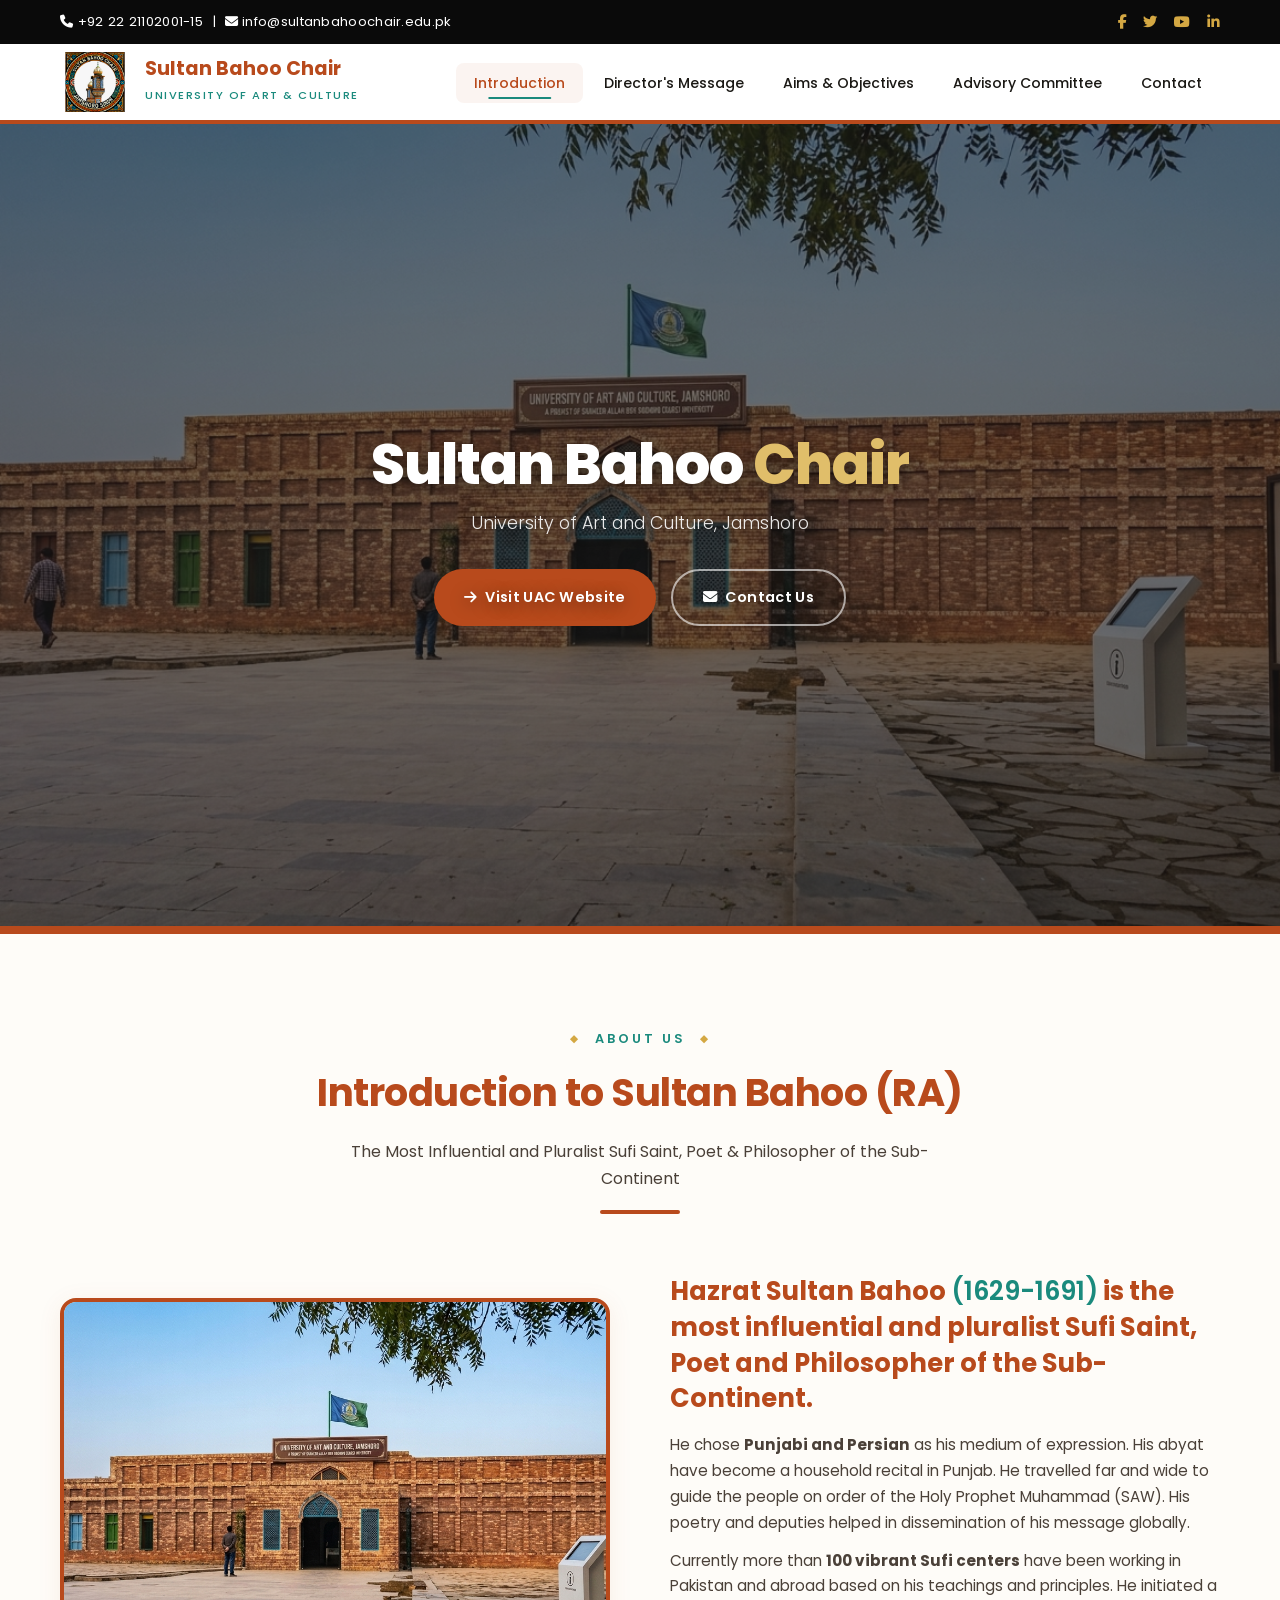
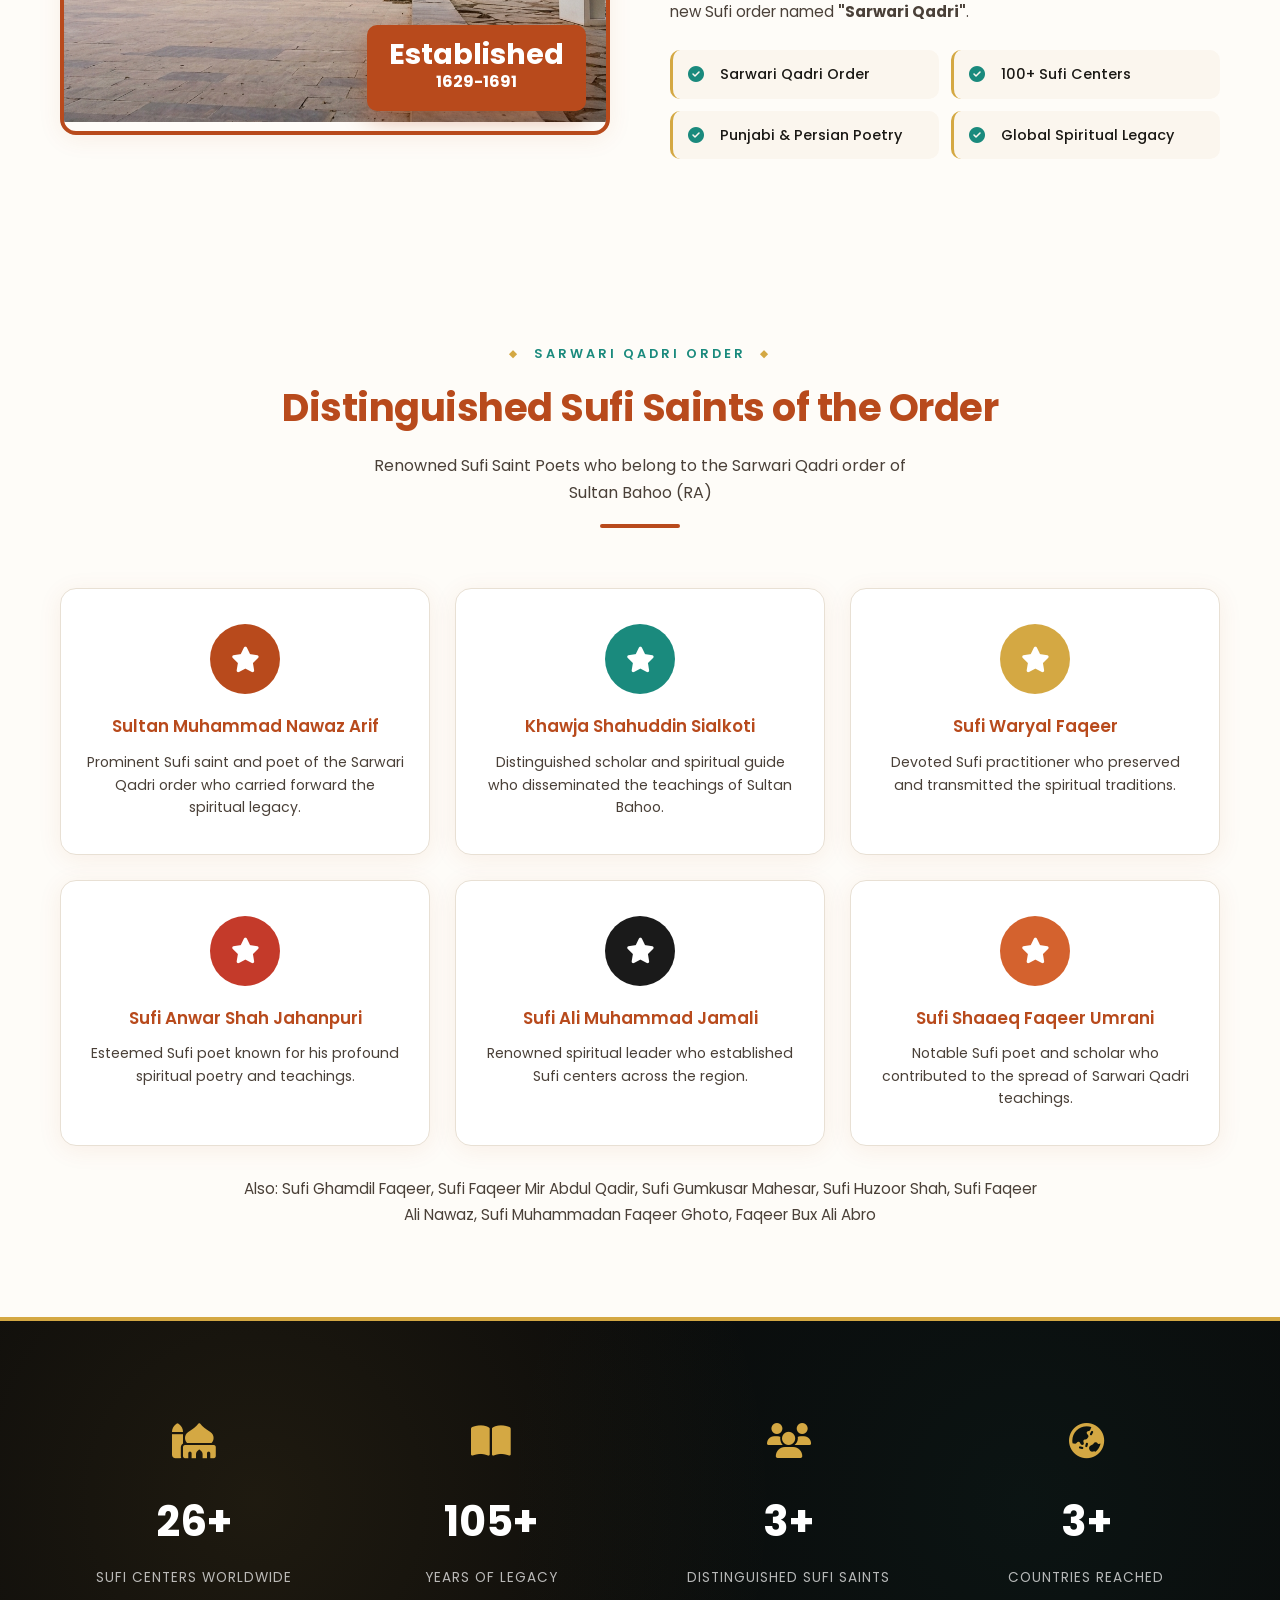
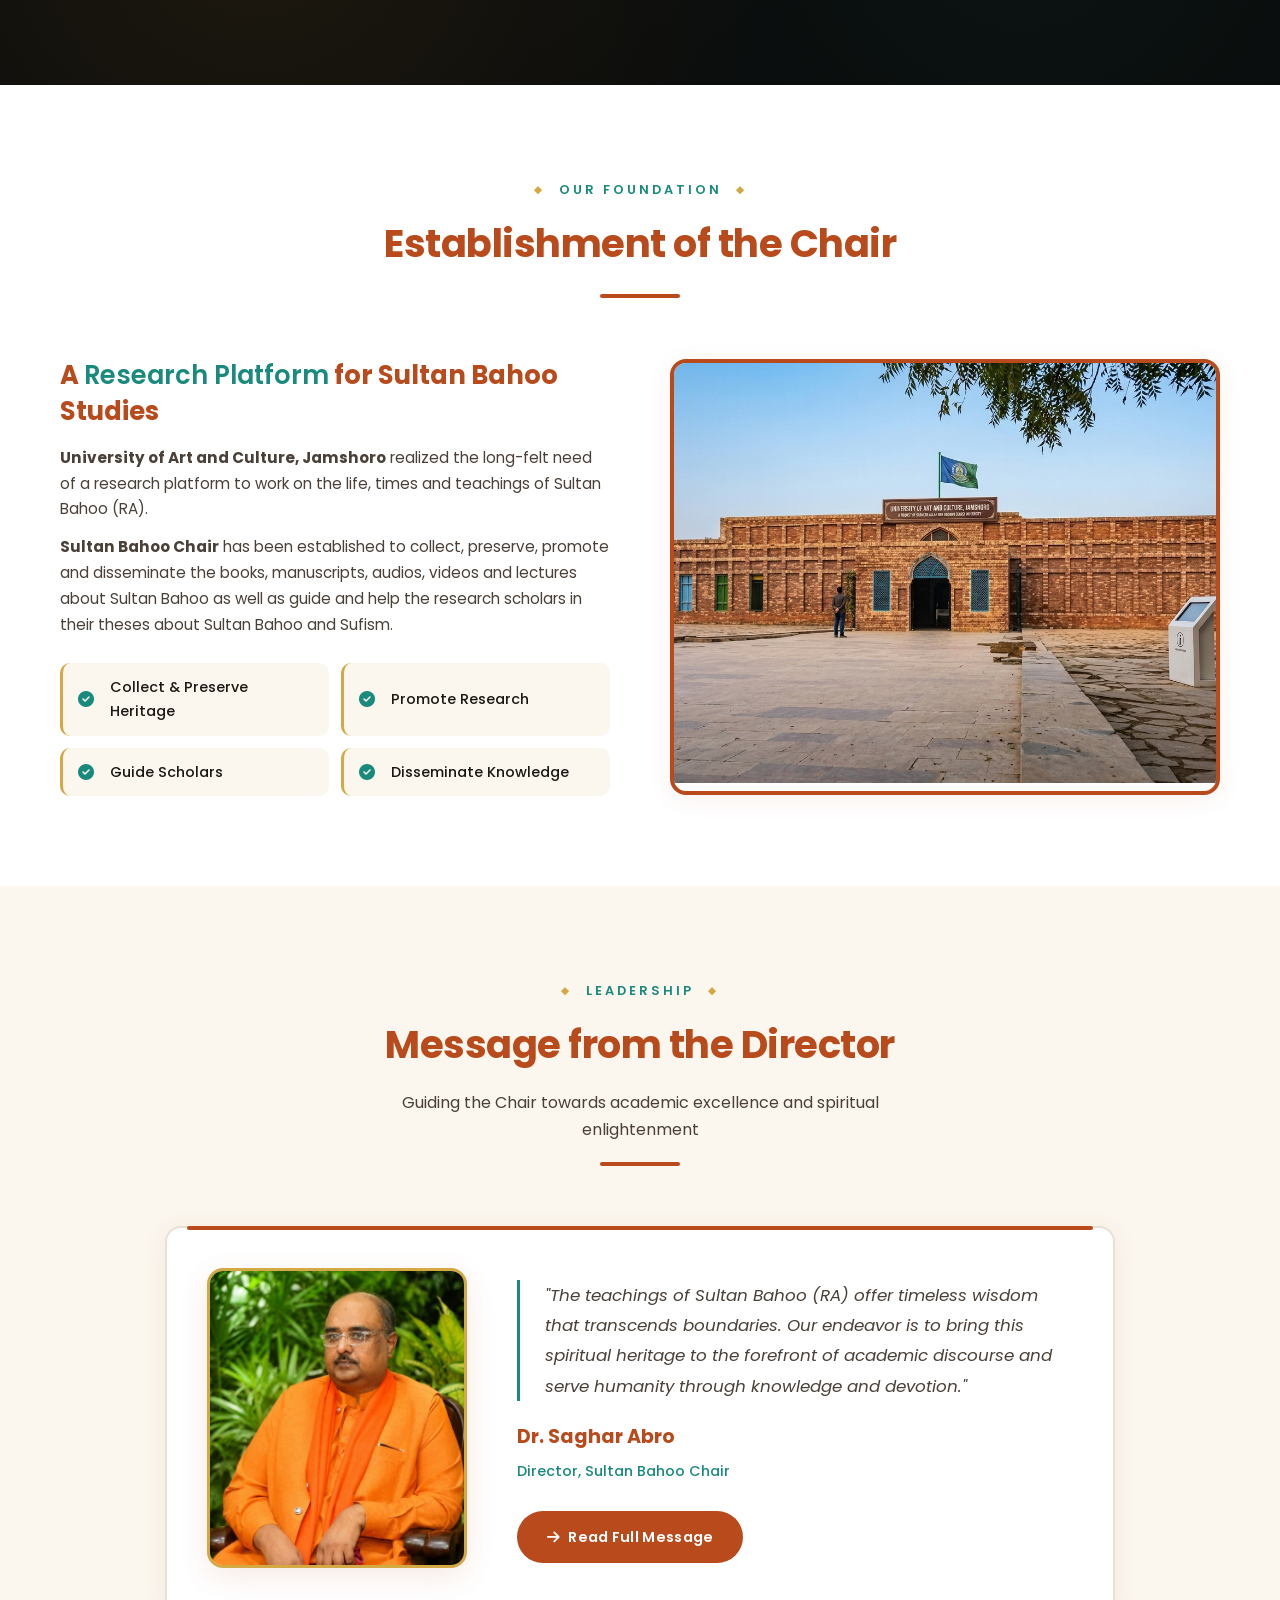
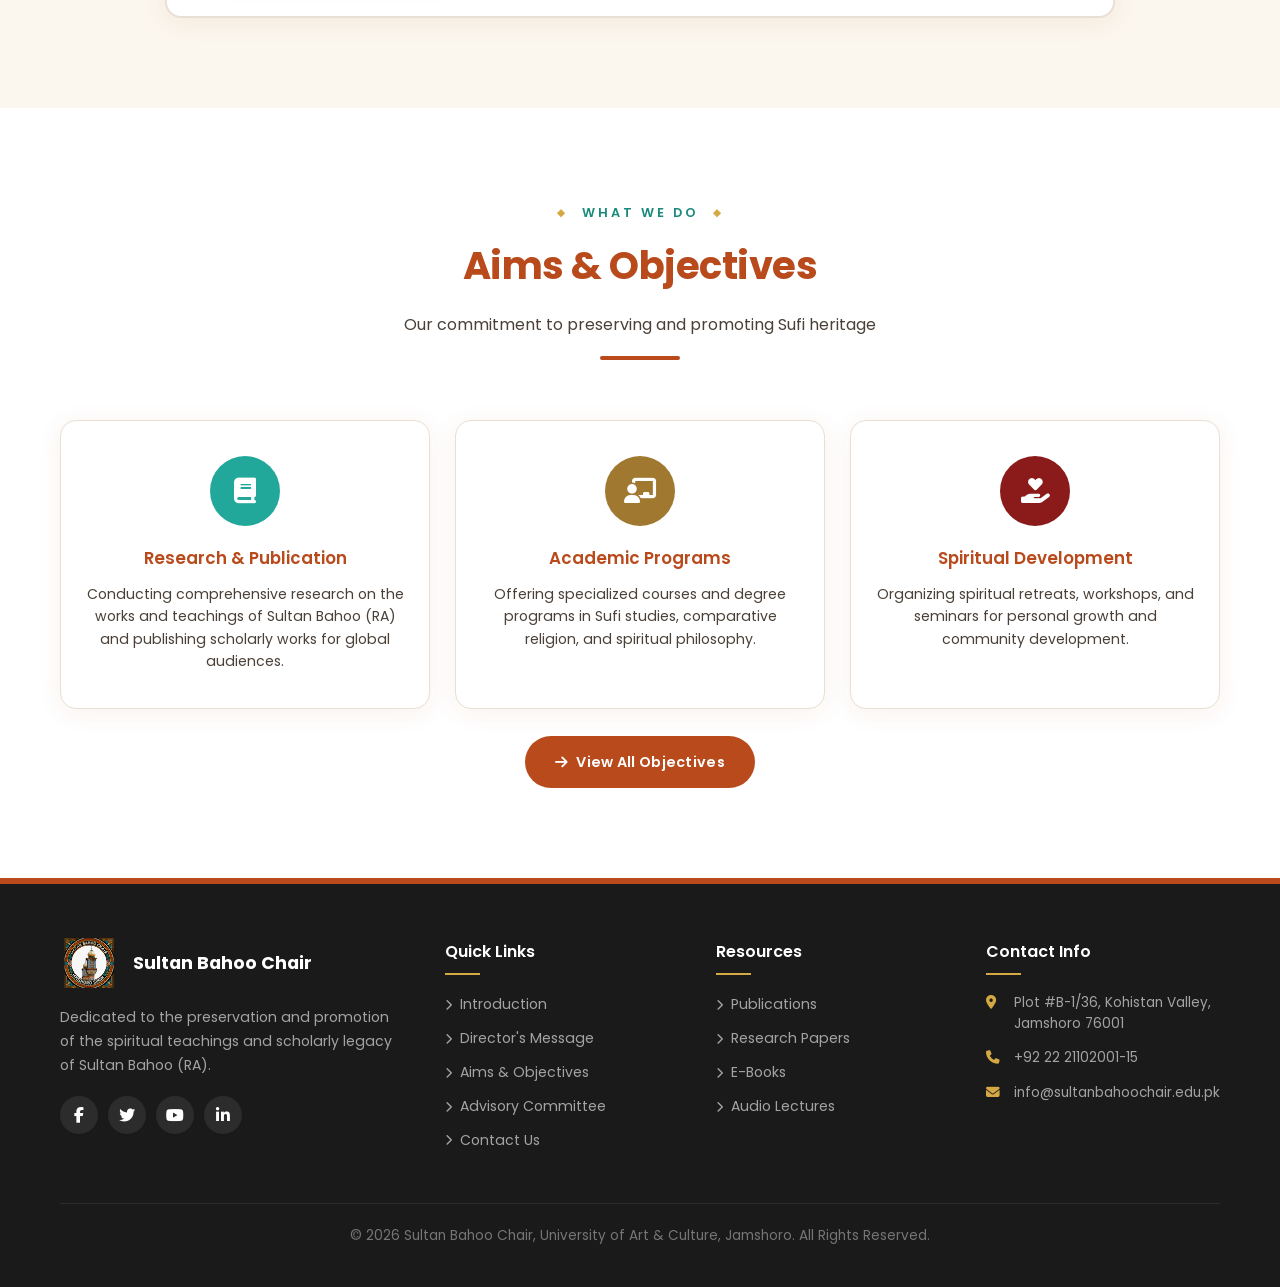
==== commit 1d8289be: "Fix Sufi Saints section mobile alignment" ====
--- a/index.html
+++ b/index.html
@@ -131,7 +131,7 @@
                 <div class="divider"></div>
             </div>
 
-            <div class="aims-grid" style="grid-template-columns: repeat(3, 1fr);">
+            <div class="aims-grid">
                 <div class="aim-card animate-on-scroll tilt-card">
                     <div class="icon icon-orange"><i class="fas fa-star"></i></div>
                     <h3>Sultan Muhammad Nawaz Arif</h3>
--- a/css/style.css
+++ b/css/style.css
@@ -66,18 +66,8 @@
     top: 0;
     left: 0;
     right: 0;
-    height: 6px;
-    background: repeating-linear-gradient(
-        90deg,
-        var(--logo-orange) 0px,
-        var(--logo-orange) 15px,
-        var(--logo-teal) 15px,
-        var(--logo-teal) 30px,
-        var(--logo-gold) 30px,
-        var(--logo-gold) 45px,
-        var(--logo-red) 45px,
-        var(--logo-red) 60px
-    );
+    height: 4px;
+    background: var(--logo-orange);
 }
 
 /* ===== Top Bar ===== */
@@ -179,17 +169,7 @@
     left: 0;
     right: 0;
     height: 8px;
-    background: repeating-linear-gradient(
-        90deg,
-        var(--logo-orange) 0px,
-        var(--logo-orange) 20px,
-        var(--logo-teal) 20px,
-        var(--logo-teal) 40px,
-        var(--logo-gold) 40px,
-        var(--logo-gold) 60px,
-        var(--logo-red) 60px,
-        var(--logo-red) 80px
-    );
+    background: var(--logo-orange);
     z-index: 3;
 }
 
@@ -359,7 +339,7 @@
 
 /* ===== Page Banner ===== */
 .page-banner {
-    background: var(--primary);
+    background: var(--primary) url('../images/banner/Gemini_Generated_Image_wfmmpwwfmmpwwfmm.jpg') center/cover no-repeat;
     padding: 160px 0 90px;
     text-align: center;
     color: var(--white);
@@ -370,14 +350,11 @@
 .page-banner::before {
     content: '';
     position: absolute;
-    top: -50%;
-    right: -20%;
-    width: 500px;
-    height: 500px;
-    background: rgba(212, 168, 67, 0.08);
-    border-radius: 50%;
-    animation: pulse-bg 4s ease infinite;
-}
+    inset: 0;
+    background: rgba(10, 10, 10, 0.7);
+}
+
+.page-banner .container { position: relative; z-index: 1; }
 
 .page-banner::after {
     content: '';
@@ -385,21 +362,9 @@
     bottom: 0;
     left: 0;
     right: 0;
-    height: 6px;
-    background: repeating-linear-gradient(
-        90deg,
-        var(--logo-gold) 0px,
-        var(--logo-gold) 15px,
-        transparent 15px,
-        transparent 20px,
-        var(--logo-teal) 20px,
-        var(--logo-teal) 35px,
-        transparent 35px,
-        transparent 40px
-    );
-}
-
-@keyframes pulse-bg { 0%, 100% { transform: scale(1); opacity: 0.5; } 50% { transform: scale(1.1); opacity: 0.8; } }
+    height: 4px;
+    background: var(--logo-orange);
+}
 
 .page-banner h1 { font-size: 2.8rem; margin-bottom: 15px; animation: fadeInUp 0.6s ease forwards; font-weight: 700; }
 .page-banner .breadcrumb { font-size: 0.9rem; color: rgba(255, 255, 255, 0.6); }
@@ -483,13 +448,7 @@
     left: 0;
     right: 0;
     height: 4px;
-    background: repeating-linear-gradient(
-        90deg,
-        var(--logo-gold) 0px,
-        var(--logo-gold) 10px,
-        transparent 10px,
-        transparent 15px
-    );
+    background: var(--logo-gold);
 }
 
 .stats-grid { display: grid; grid-template-columns: repeat(4, 1fr); gap: 30px; position: relative; z-index: 1; }
@@ -607,29 +566,29 @@
 
 .aim-card:hover .icon { transform: scale(1.1); }
 
-.icon-orange { background: #B84A1C; }
-.icon-teal { background: #1A8A7D; }
-.icon-gold { background: #D4A843; }
-.icon-red { background: #C43A2A; }
-.icon-black { background: #1A1A1A; }
-.icon-orange-dark { background: #D4622E; }
-.icon-teal-dark { background: #22A89A; }
-.icon-gold-dark { background: #A07830; }
-.icon-cream { background: #B8956A; color: var(--primary); }
-.icon-red-dark { background: #8B1A1A; }
-.icon-brown { background: #6B3A2A; }
-
-.icon-orange:hover { background: #1A8A7D; }
-.icon-teal:hover { background: #B84A1C; }
-.icon-gold:hover { background: #1A8A7D; }
-.icon-red:hover { background: #1A8A7D; }
-.icon-black:hover { background: #1A8A7D; }
-.icon-orange-dark:hover { background: #1A8A7D; }
-.icon-teal-dark:hover { background: #B84A1C; }
-.icon-gold-dark:hover { background: #1A8A7D; }
-.icon-cream:hover { background: #1A8A7D; color: var(--white); }
-.icon-red-dark:hover { background: #1A8A7D; }
-.icon-brown:hover { background: #1A8A7D; }
+.aim-card .icon-orange { background: #B84A1C; }
+.aim-card .icon-teal { background: #1A8A7D; }
+.aim-card .icon-gold { background: #D4A843; }
+.aim-card .icon-red { background: #C43A2A; }
+.aim-card .icon-black { background: #1A1A1A; }
+.aim-card .icon-orange-dark { background: #D4622E; }
+.aim-card .icon-teal-dark { background: #22A89A; }
+.aim-card .icon-gold-dark { background: #A07830; }
+.aim-card .icon-cream { background: #B8956A; color: var(--primary); }
+.aim-card .icon-red-dark { background: #8B1A1A; }
+.aim-card .icon-brown { background: #6B3A2A; }
+
+.aim-card:hover .icon-orange { background: #1A8A7D; }
+.aim-card:hover .icon-teal { background: #B84A1C; }
+.aim-card:hover .icon-gold { background: #1A8A7D; }
+.aim-card:hover .icon-red { background: #1A8A7D; }
+.aim-card:hover .icon-black { background: #1A8A7D; }
+.aim-card:hover .icon-orange-dark { background: #1A8A7D; }
+.aim-card:hover .icon-teal-dark { background: #B84A1C; }
+.aim-card:hover .icon-gold-dark { background: #1A8A7D; }
+.aim-card:hover .icon-cream { background: #1A8A7D; color: var(--white); }
+.aim-card:hover .icon-red-dark { background: #1A8A7D; }
+.aim-card:hover .icon-brown { background: #1A8A7D; }
 
 .aim-card h3 { color: var(--logo-orange); font-size: 1.05rem; margin-bottom: 10px; font-weight: 600; }
 .aim-card p { color: var(--dark-gray); font-size: 0.88rem; line-height: 1.6; }
@@ -782,17 +741,7 @@
     left: 0;
     right: 0;
     height: 6px;
-    background: repeating-linear-gradient(
-        90deg,
-        var(--logo-orange) 0px,
-        var(--logo-orange) 20px,
-        var(--logo-teal) 20px,
-        var(--logo-teal) 40px,
-        var(--logo-gold) 40px,
-        var(--logo-gold) 60px,
-        var(--logo-red) 60px,
-        var(--logo-red) 80px
-    );
+    background: var(--logo-orange);
 }
 
 .footer-grid { display: grid; grid-template-columns: 1.5fr 1fr 1fr 1fr; gap: 40px; margin-bottom: 40px; }
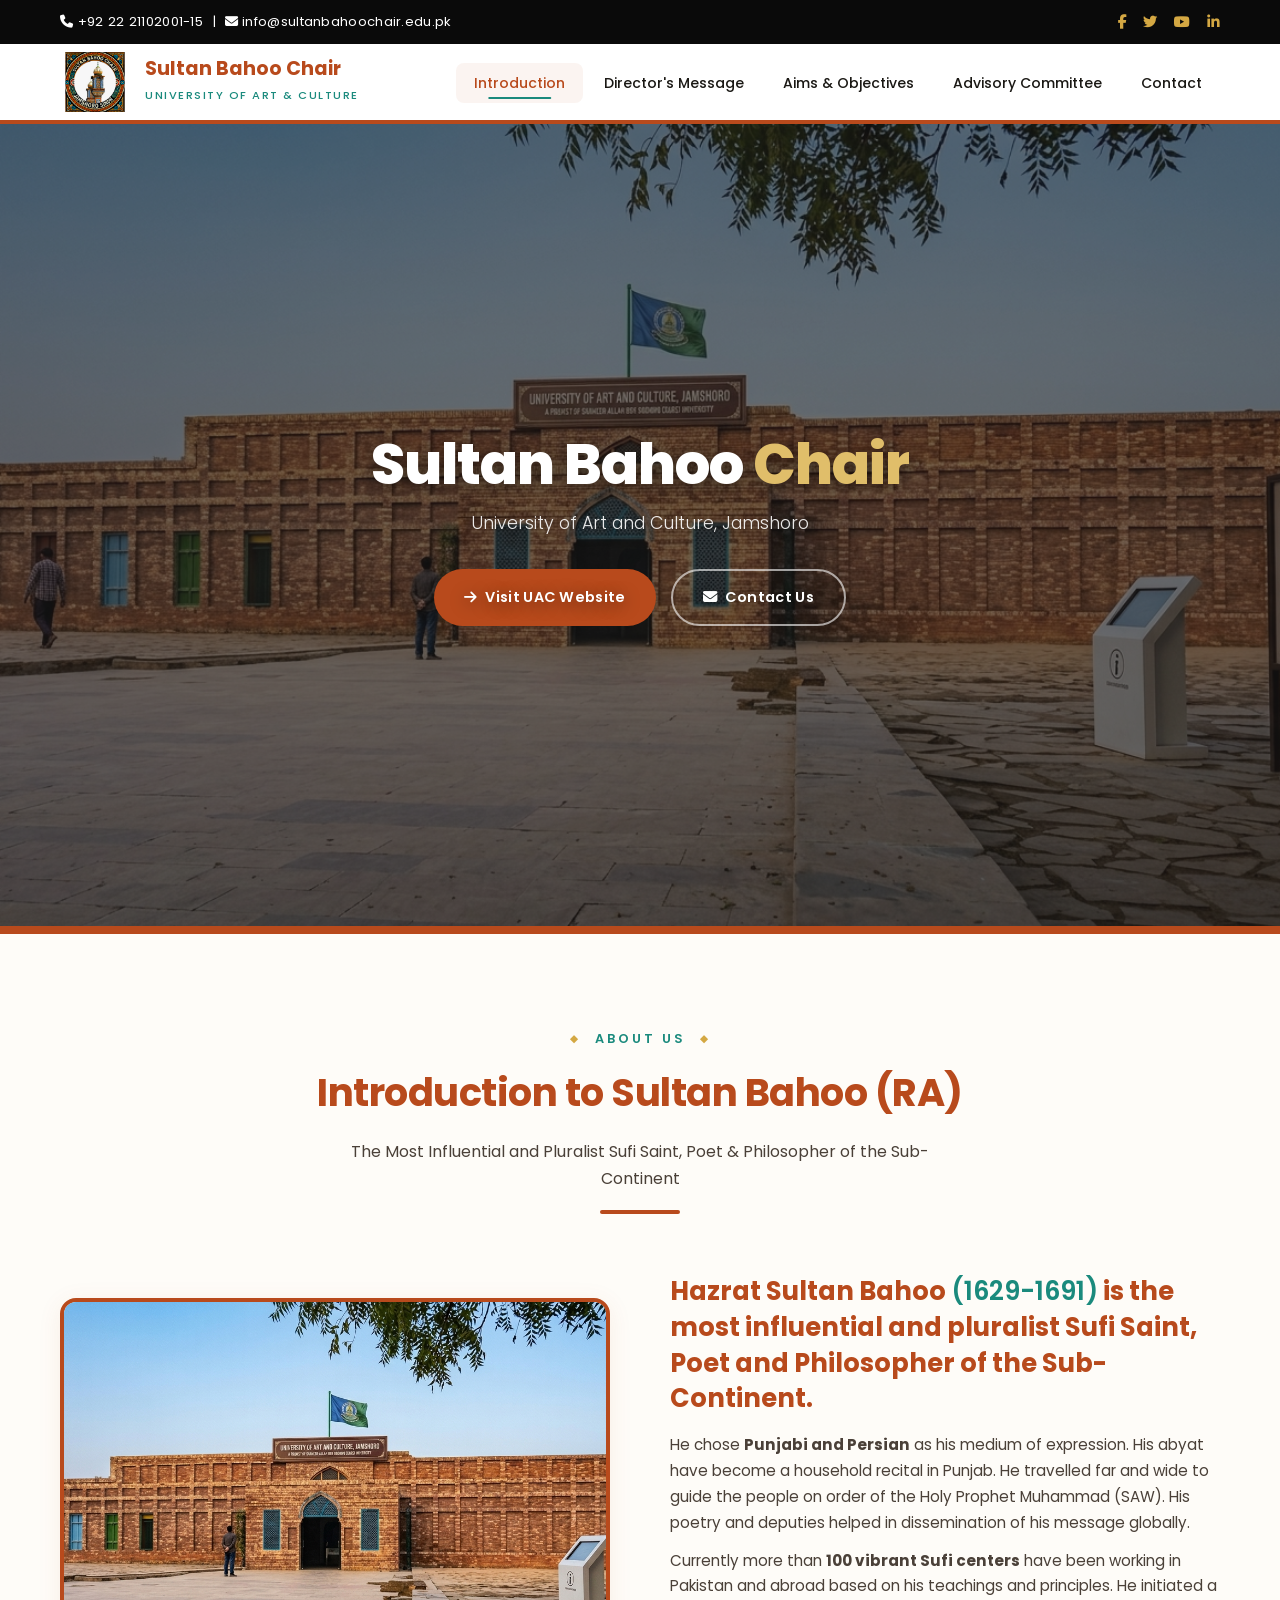
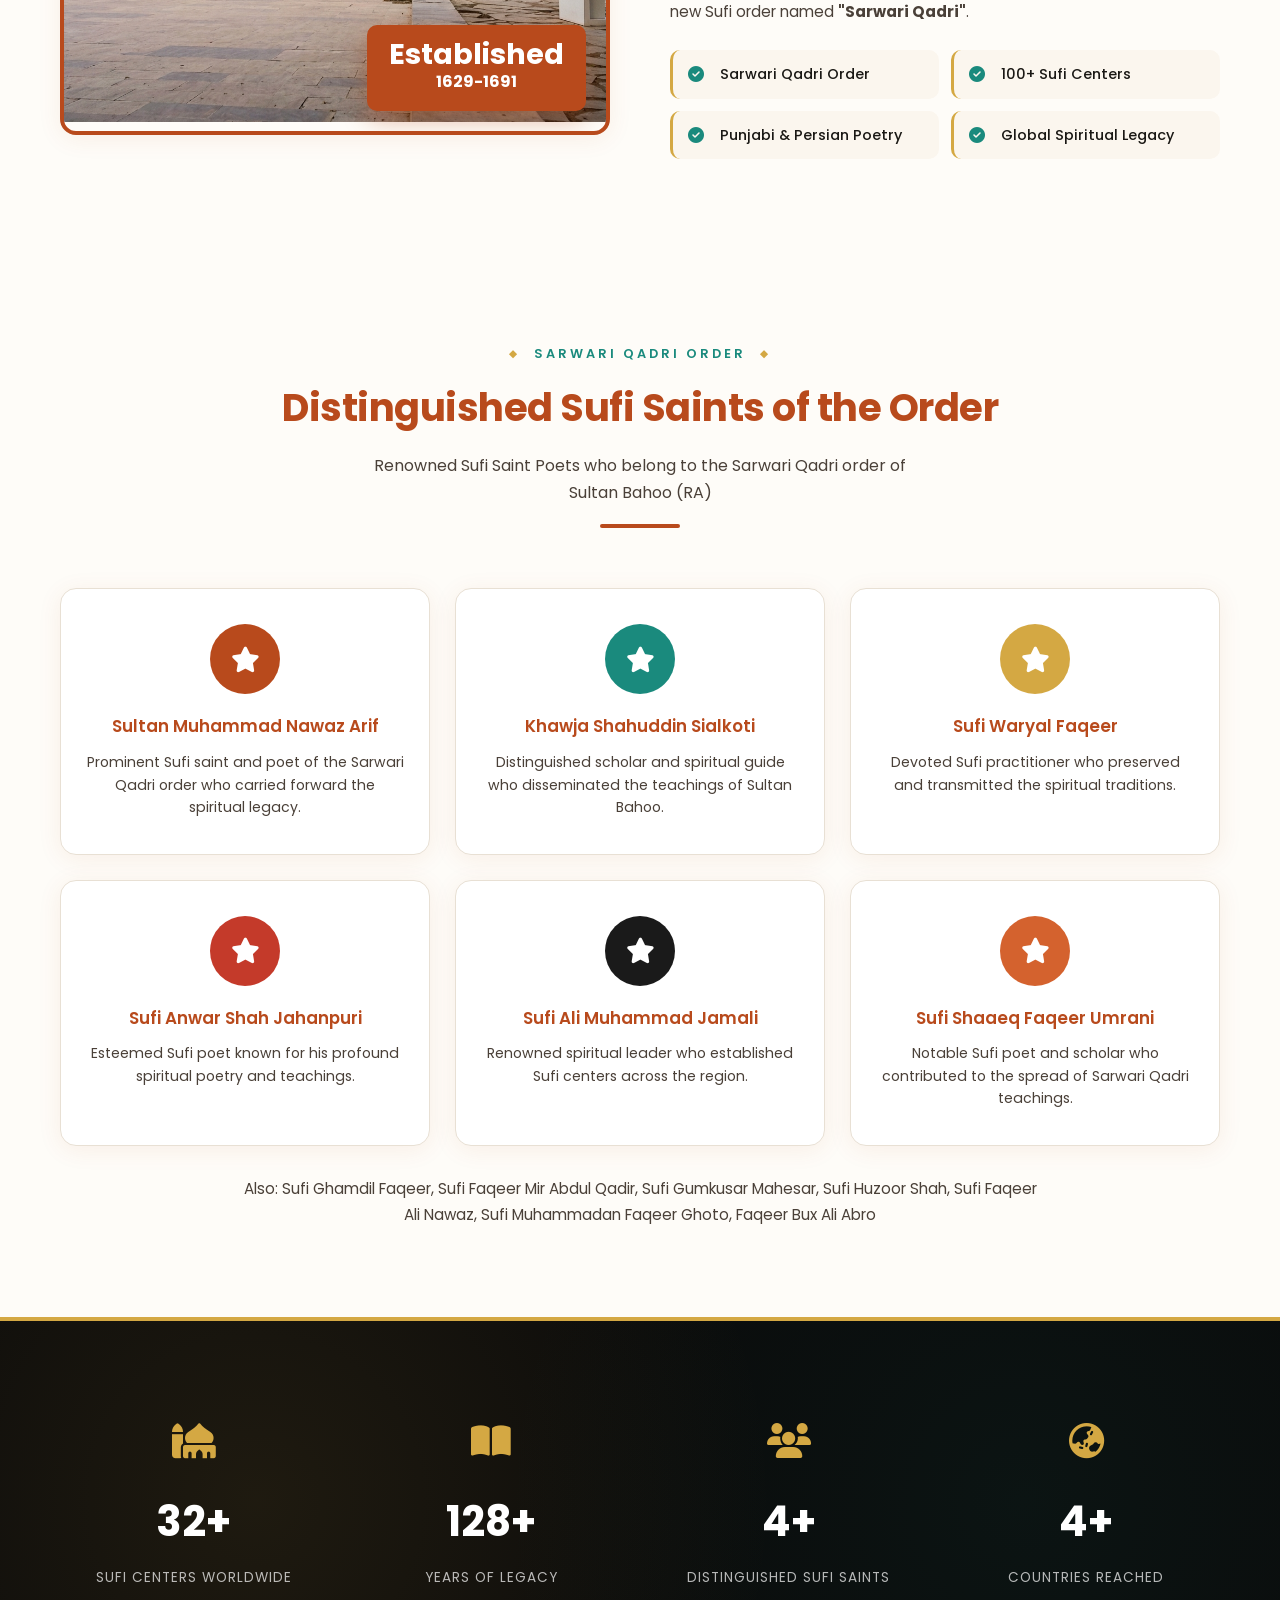
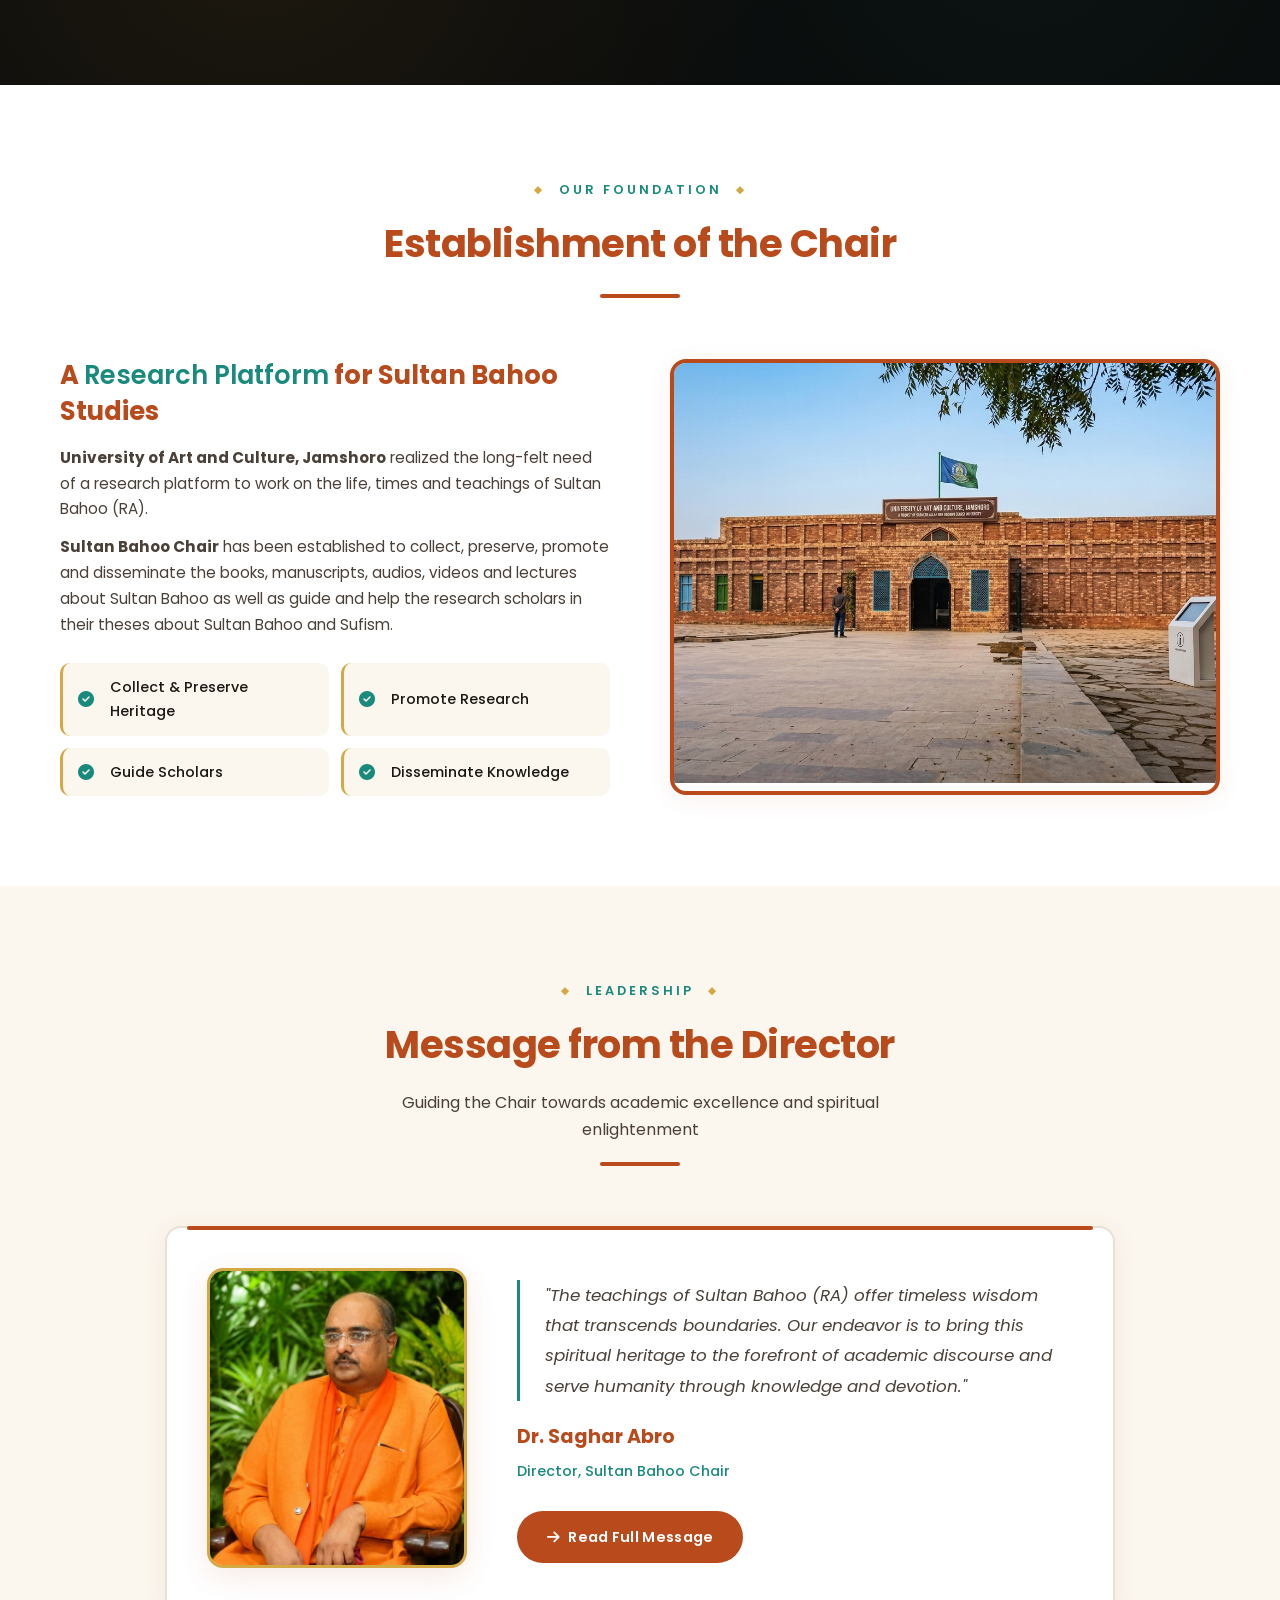
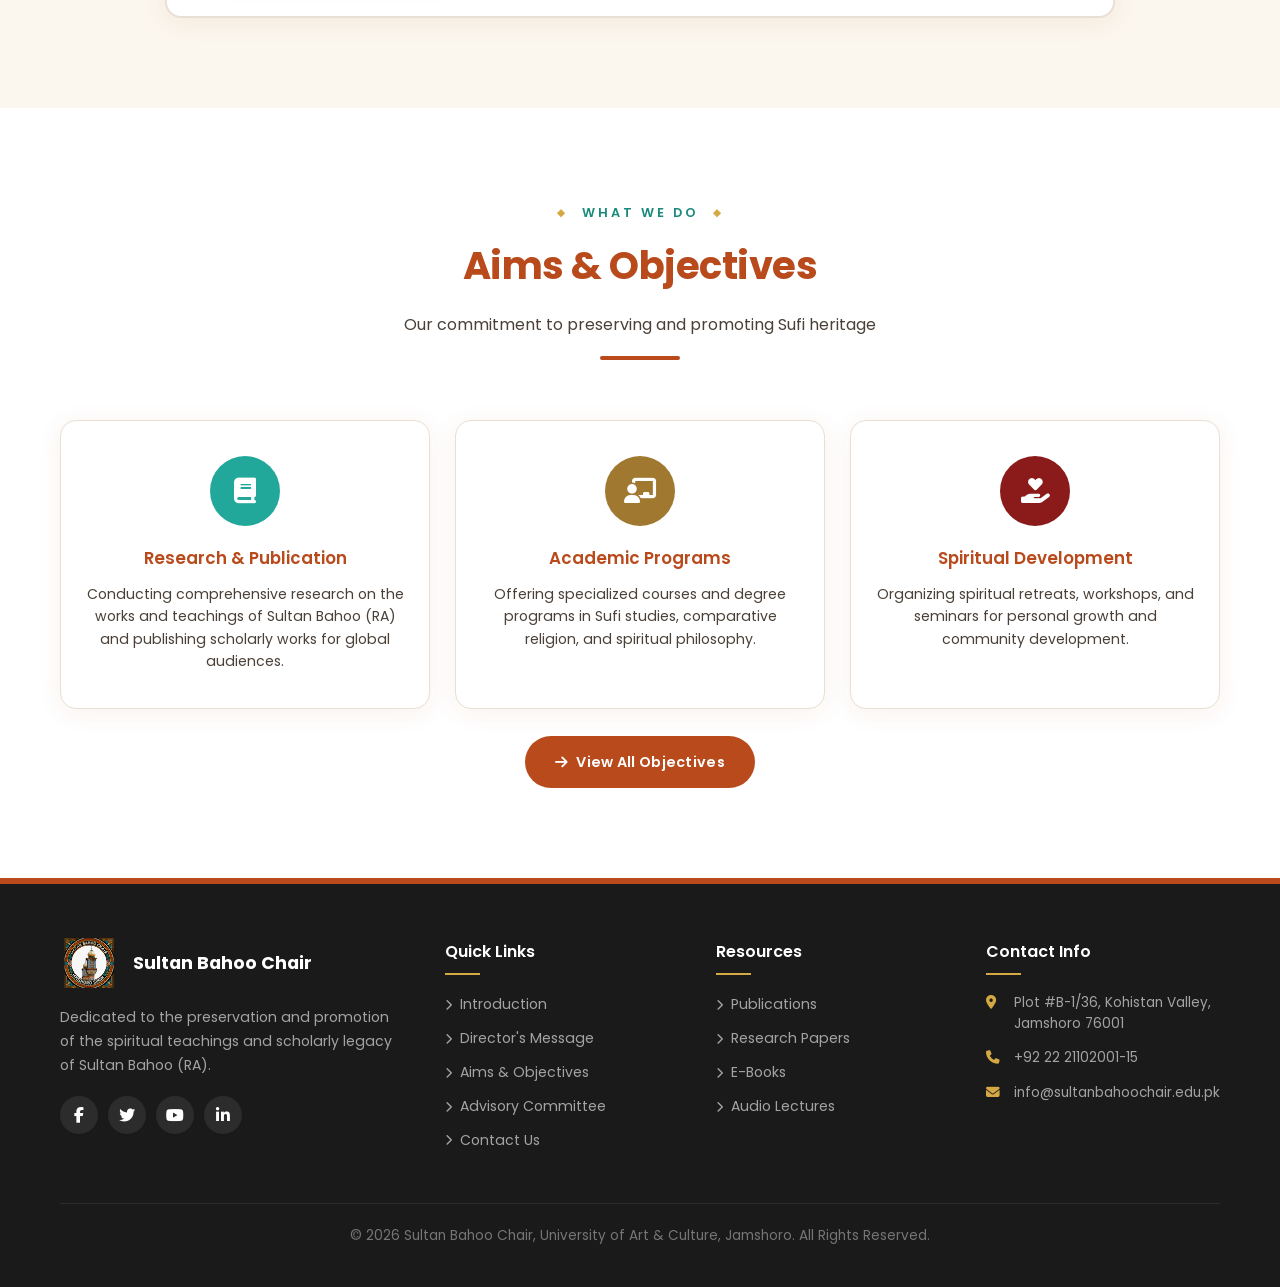
==== commit d0afa36b: "Cache bust CSS to force refresh on mobile" ====
--- a/index.html
+++ b/index.html
@@ -7,7 +7,7 @@
     <link rel="preconnect" href="https://fonts.googleapis.com">
     <link href="https://fonts.googleapis.com/css2?family=Poppins:wght@300;400;500;600;700;800&display=swap" rel="stylesheet">
     <link rel="stylesheet" href="https://cdnjs.cloudflare.com/ajax/libs/font-awesome/6.5.0/css/all.min.css">
-    <link rel="stylesheet" href="css/style.css">
+    <link rel="stylesheet" href="css/style.css?v=2">
 </head>
 <body>
     <!-- Loader -->
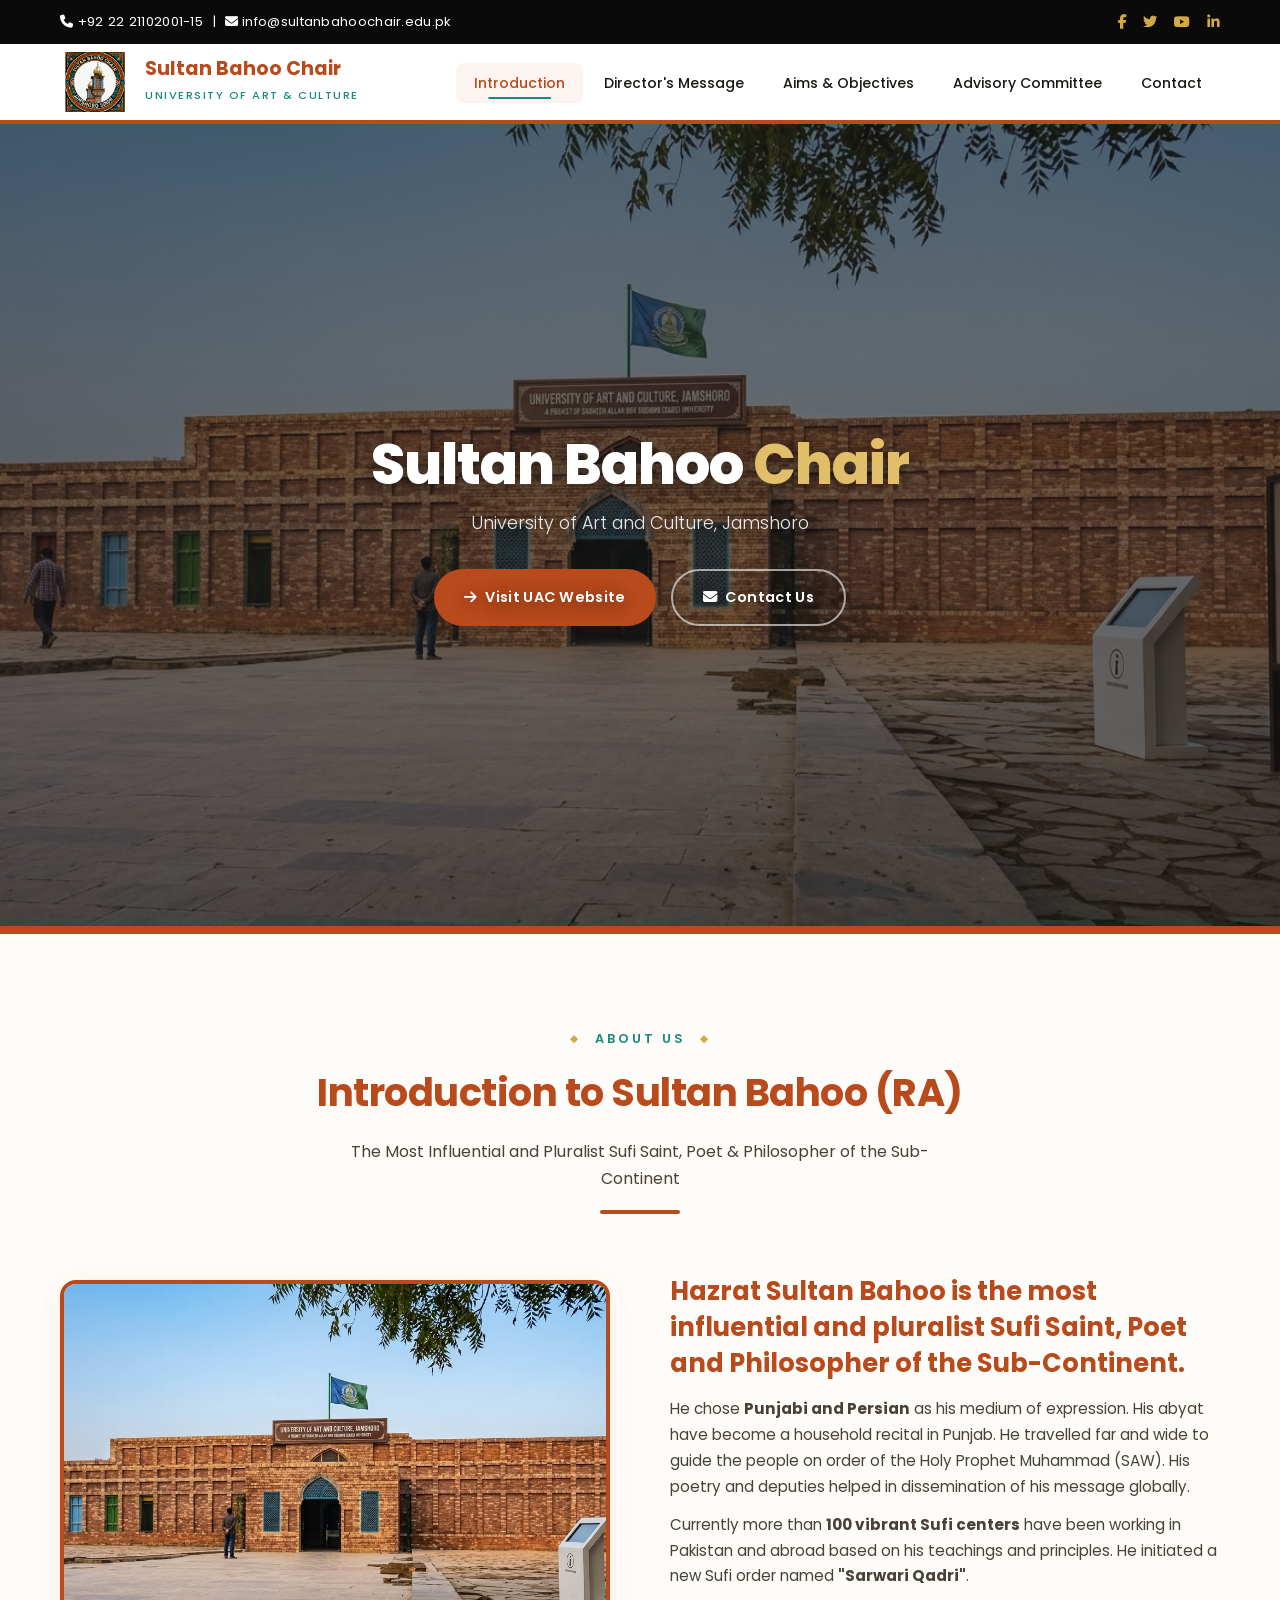
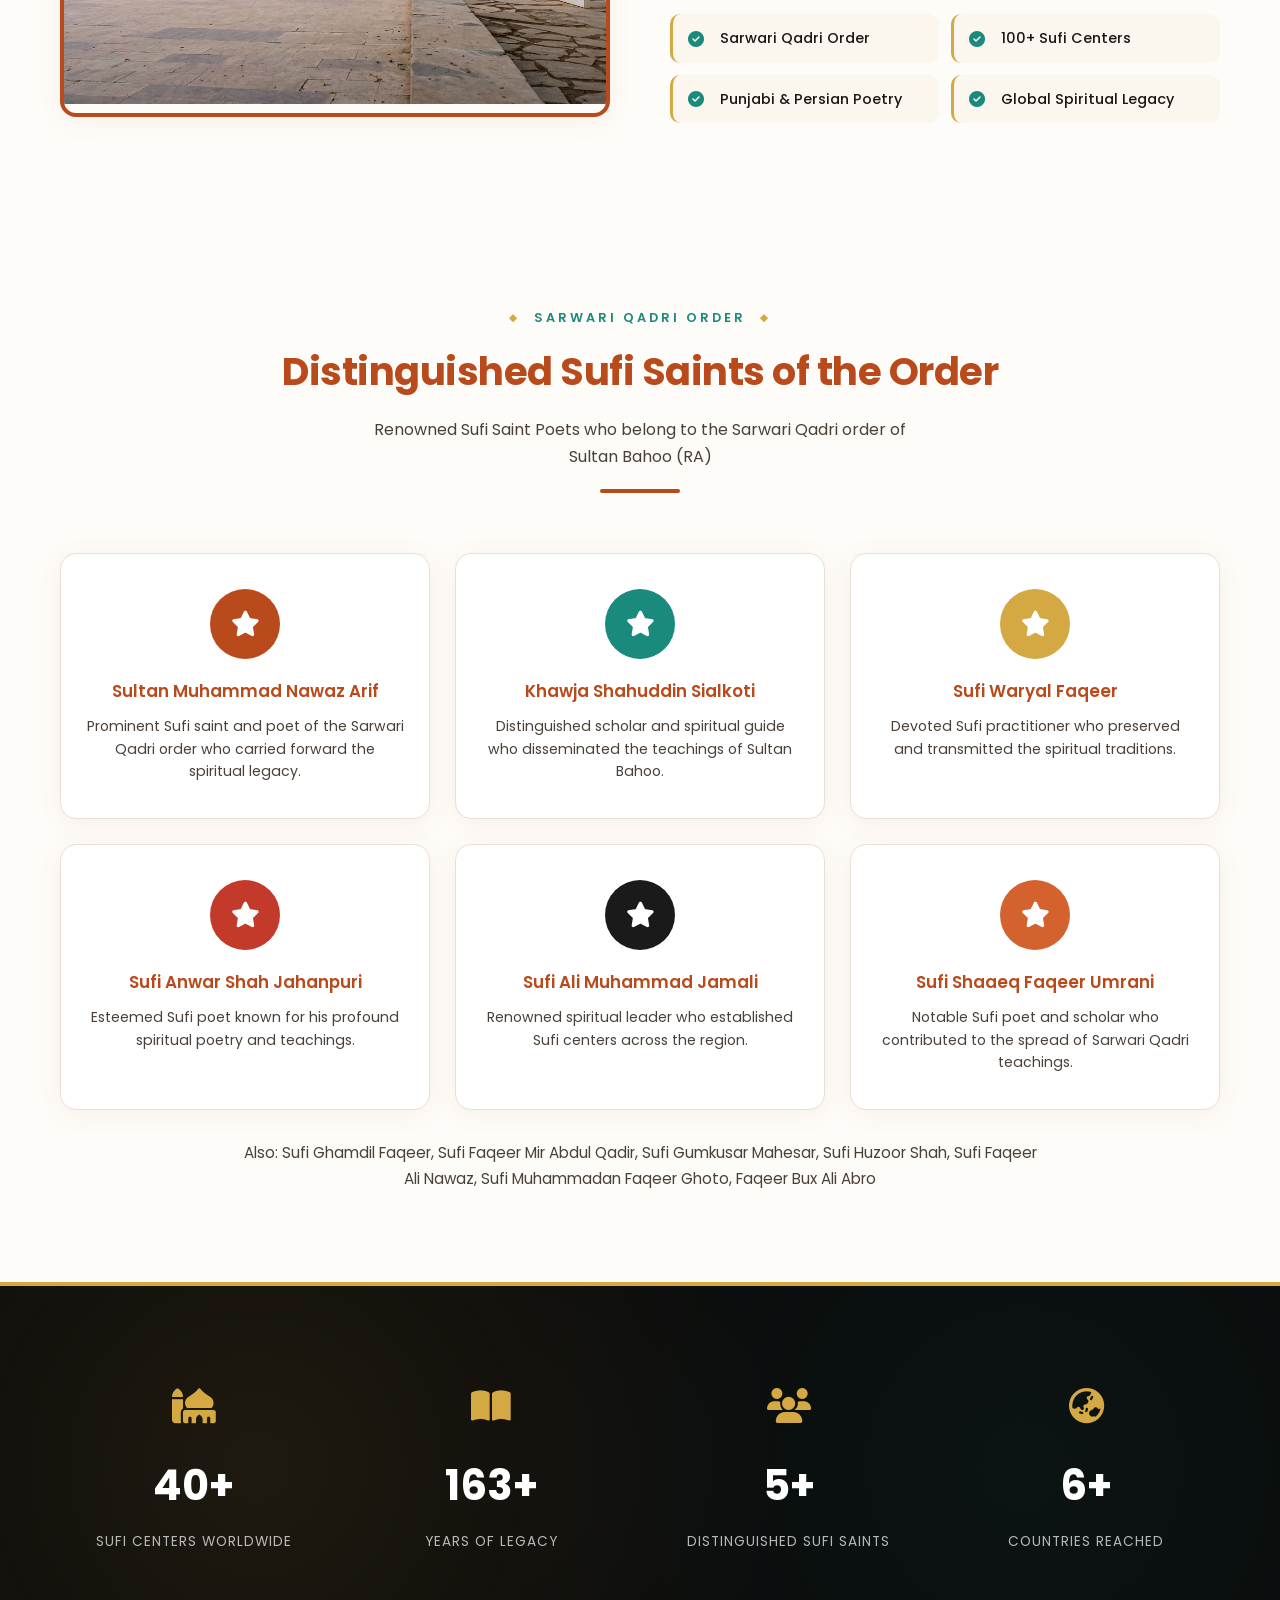
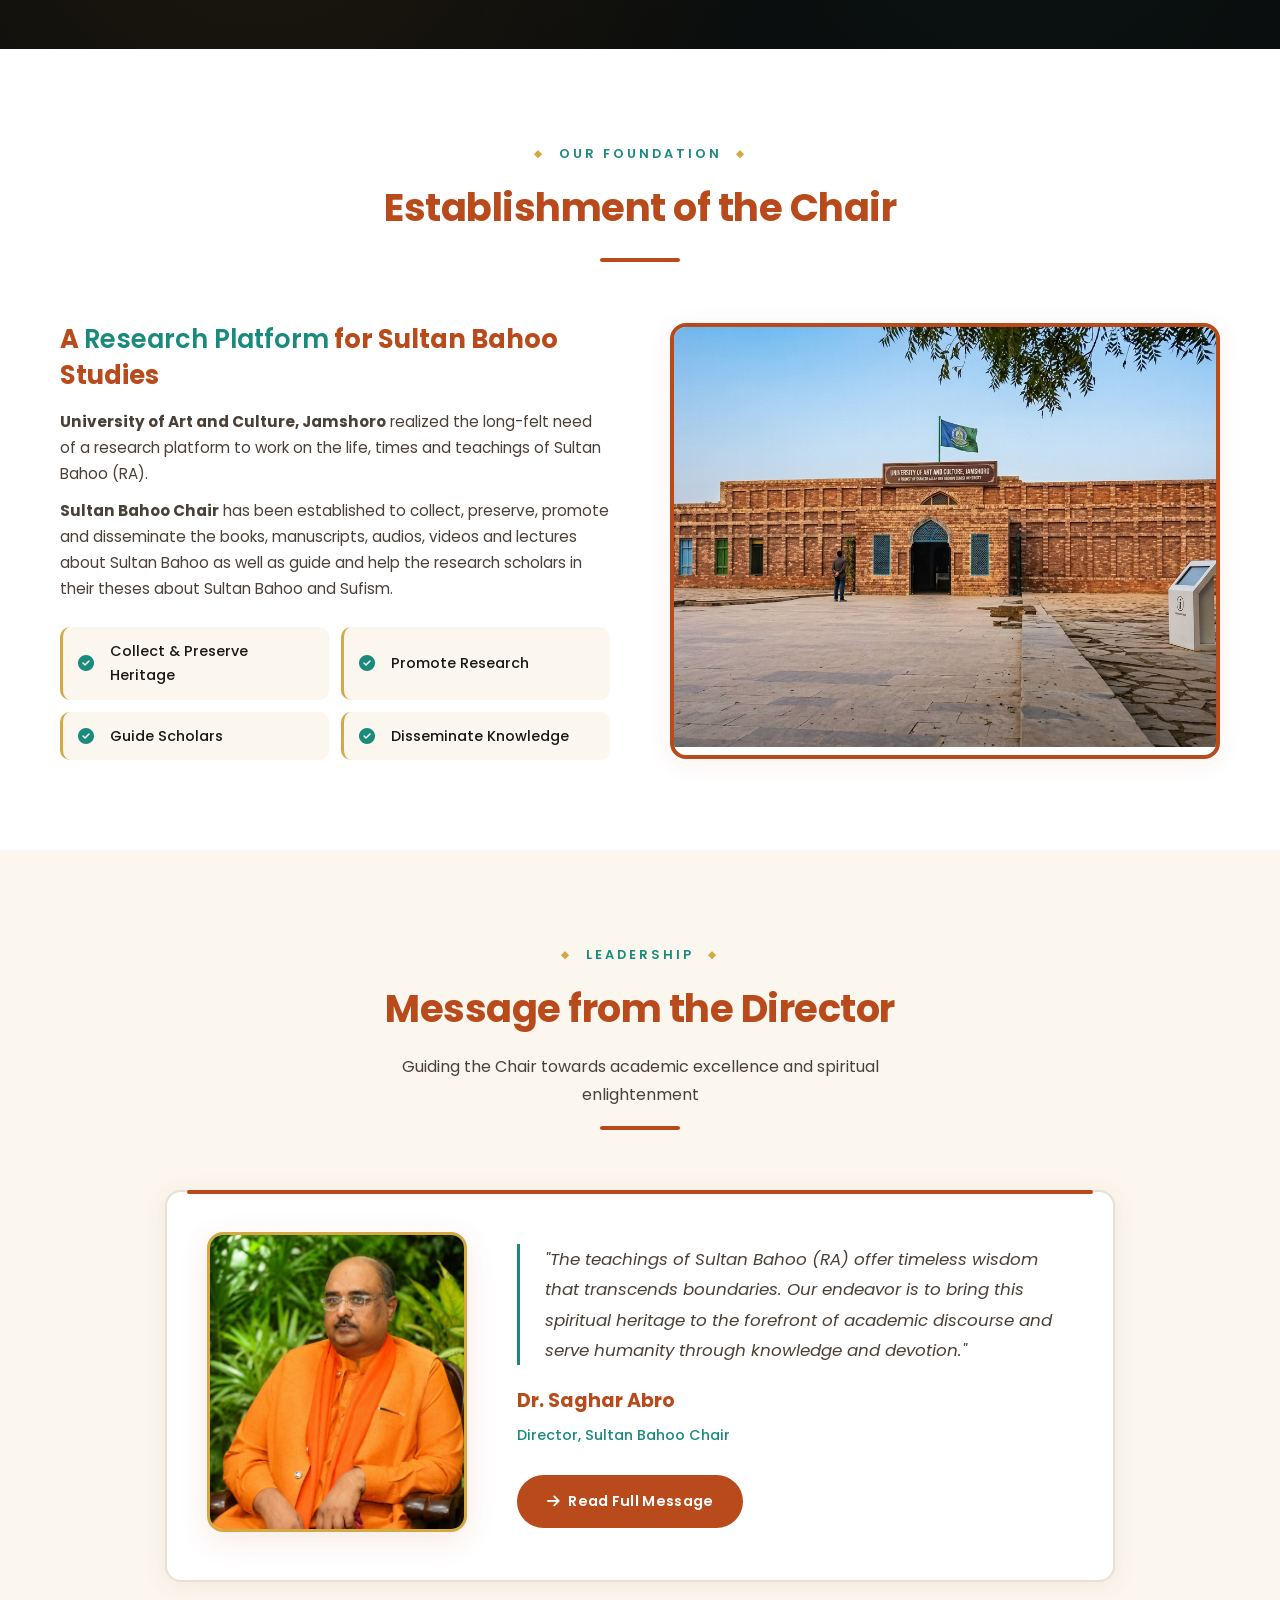
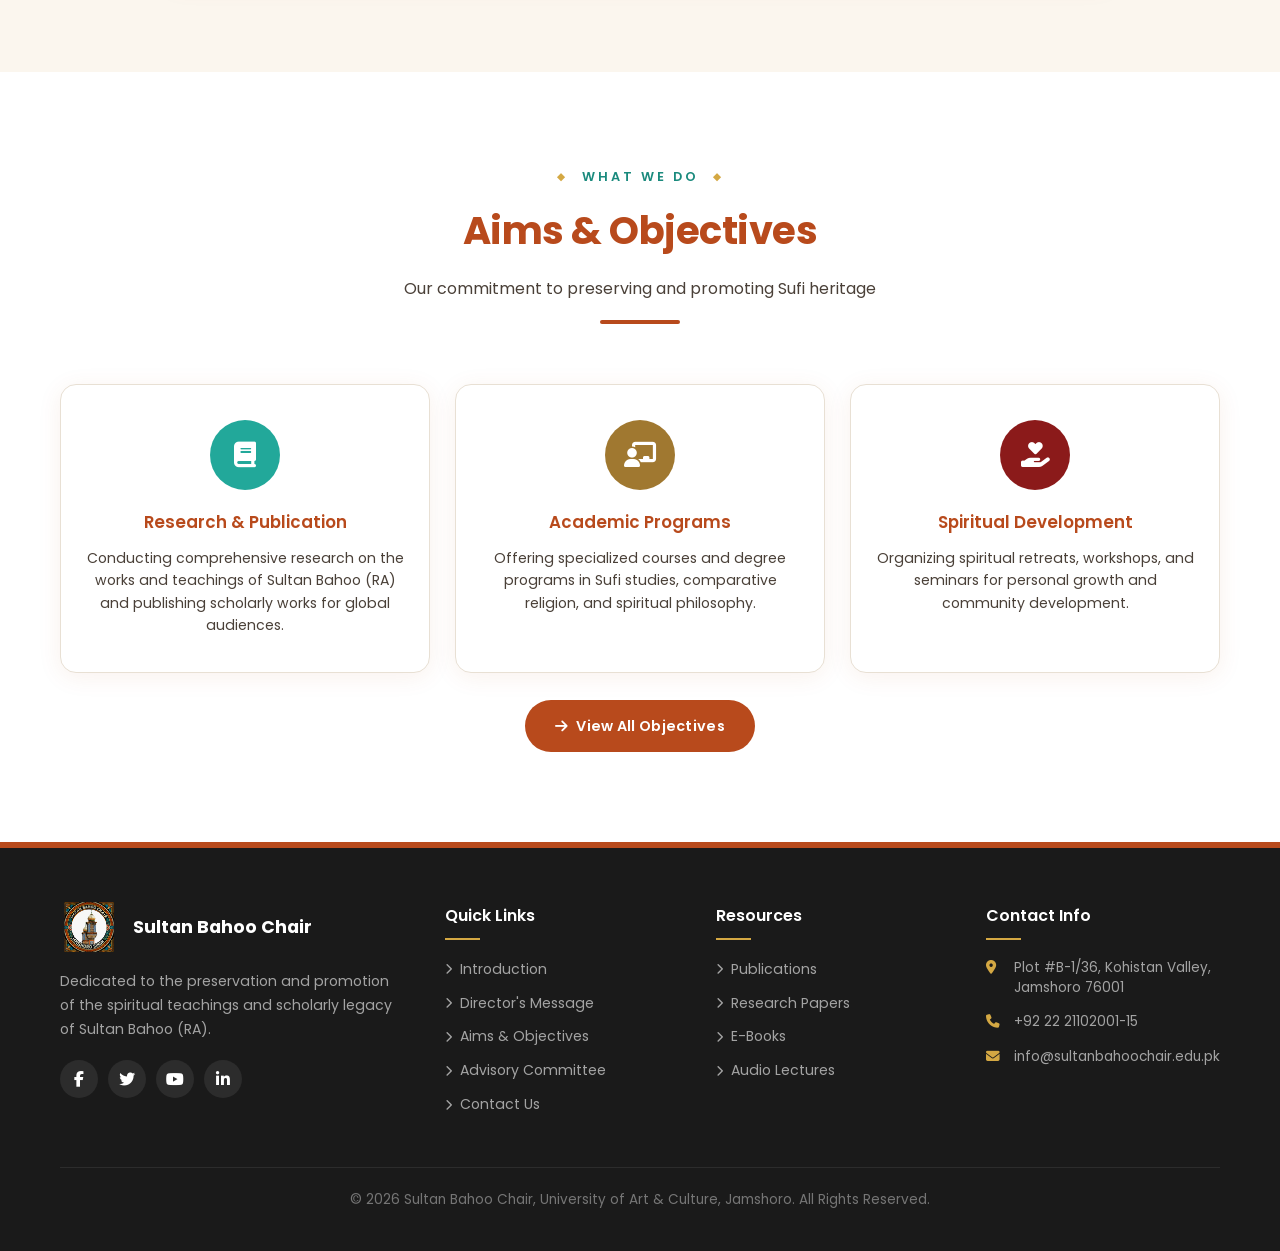
==== commit 5ecdc27b: "Remove (1629-1691) dates from intro" ====
--- a/index.html
+++ b/index.html
@@ -89,13 +89,9 @@
             <div class="about-grid">
                 <div class="about-image animate-left">
                     <img src="images/banner/Gemini_Generated_Image_wfmmpwwfmmpwwfmm.jpg" alt="Hazrat Sultan Bahoo (RA)">
-                    <div class="experience-badge">
-                        <span>Established</span>
-                        1629-1691
-                    </div>
                 </div>
                 <div class="about-text animate-right">
-                    <h3>Hazrat Sultan Bahoo <span class="highlight">(1629-1691)</span> is the most influential and pluralist Sufi Saint, Poet and Philosopher of the Sub-Continent.</h3>
+                    <h3>Hazrat Sultan Bahoo is the most influential and pluralist Sufi Saint, Poet and Philosopher of the Sub-Continent.</h3>
                     <p>He chose <strong>Punjabi and Persian</strong> as his medium of expression. His abyat have become a household recital in Punjab. He travelled far and wide to guide the people on order of the Holy Prophet Muhammad (SAW). His poetry and deputies helped in dissemination of his message globally.</p>
                     <p>Currently more than <strong>100 vibrant Sufi centers</strong> have been working in Pakistan and abroad based on his teachings and principles. He initiated a new Sufi order named <strong>"Sarwari Qadri"</strong>.</p>
                     <div class="about-features">
--- a/css/style.css
+++ b/css/style.css
@@ -33,7 +33,7 @@
 
 *, *::before, *::after { margin: 0; padding: 0; box-sizing: border-box; }
 
-html { scroll-behavior: smooth; }
+html { scroll-behavior: smooth; overflow-x: hidden; }
 
 body {
     font-family: 'Poppins', sans-serif;
@@ -41,6 +41,8 @@
     line-height: 1.7;
     overflow-x: hidden;
     background: var(--white);
+    width: 100%;
+    max-width: 100vw;
 }
 
 a { text-decoration: none; color: inherit; }
@@ -77,6 +79,7 @@
     padding: 10px 0;
     font-size: 0.82rem;
     letter-spacing: 0.3px;
+    overflow: hidden;
 }
 
 .top-bar .container { display: flex; justify-content: space-between; align-items: center; }
@@ -98,6 +101,7 @@
     z-index: 1000;
     transition: var(--transition);
     border-bottom: 4px solid var(--logo-orange);
+    overflow: hidden;
 }
 
 .header.scrolled {
@@ -160,6 +164,7 @@
     justify-content: center;
     overflow: hidden;
     background: #000;
+    max-width: 100vw;
 }
 
 .hero::after {
@@ -290,7 +295,7 @@
 .animate-right.animated { opacity: 1; transform: translateX(0); }
 
 /* ===== Section Styles ===== */
-.section { padding: 90px 0; }
+.section { padding: 90px 0; overflow: hidden; }
 
 .section-header { text-align: center; margin-bottom: 60px; }
 
@@ -345,6 +350,7 @@
     color: var(--white);
     position: relative;
     overflow: hidden;
+    max-width: 100vw;
 }
 
 .page-banner::before {
@@ -431,6 +437,7 @@
     padding: 70px 0;
     position: relative;
     overflow: hidden;
+    max-width: 100vw;
 }
 
 .stats-section::before {
@@ -732,6 +739,7 @@
     color: var(--white);
     padding: 60px 0 0;
     position: relative;
+    max-width: 100vw;
 }
 
 .footer::before {
@@ -986,3 +994,16 @@
     .footer { padding-bottom: calc(20px + env(safe-area-inset-bottom)); }
     .hero { padding-bottom: env(safe-area-inset-bottom); }
 }
+
+/* Prevent horizontal overflow on all elements */
+*, *::before, *::after {
+    box-sizing: border-box;
+}
+
+.map-section {
+    overflow: hidden;
+}
+
+.contact-section, .about-section, .director-section, .aims-section, .advisory-section {
+    overflow: hidden;
+}
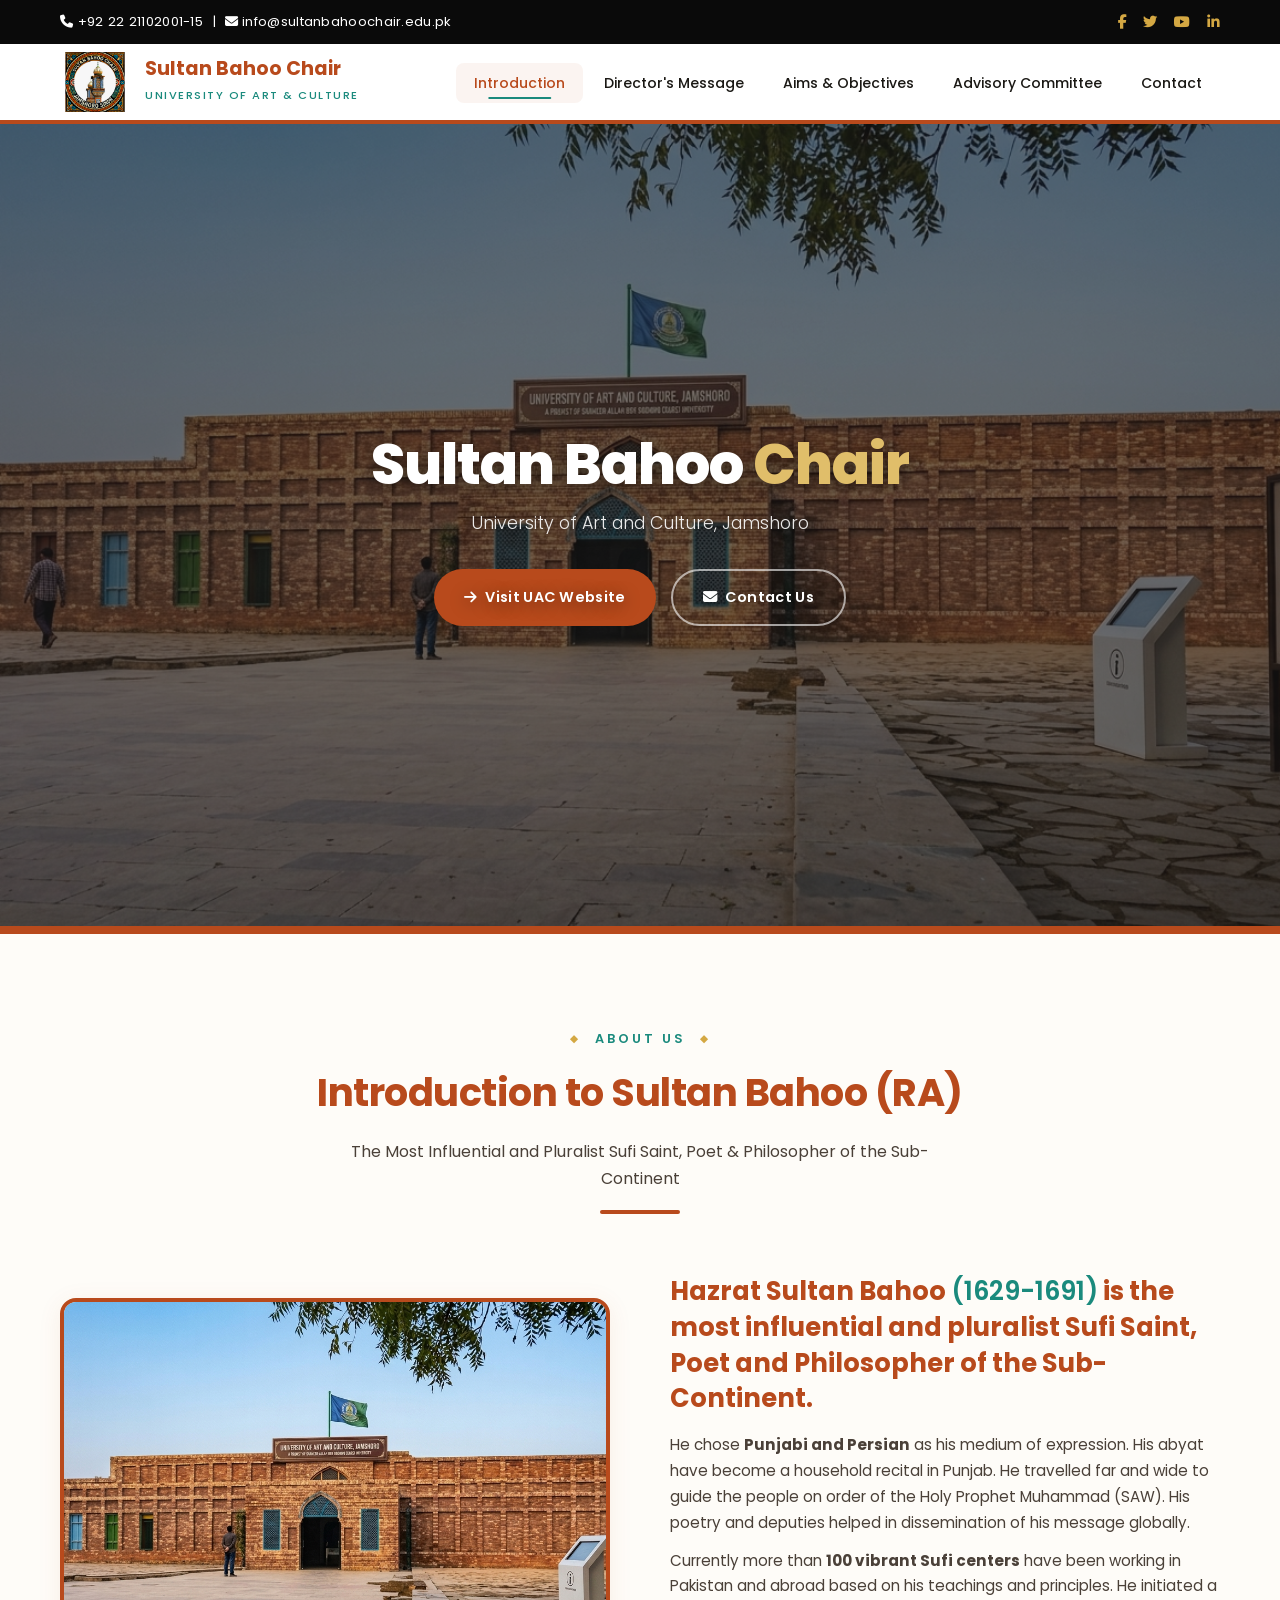
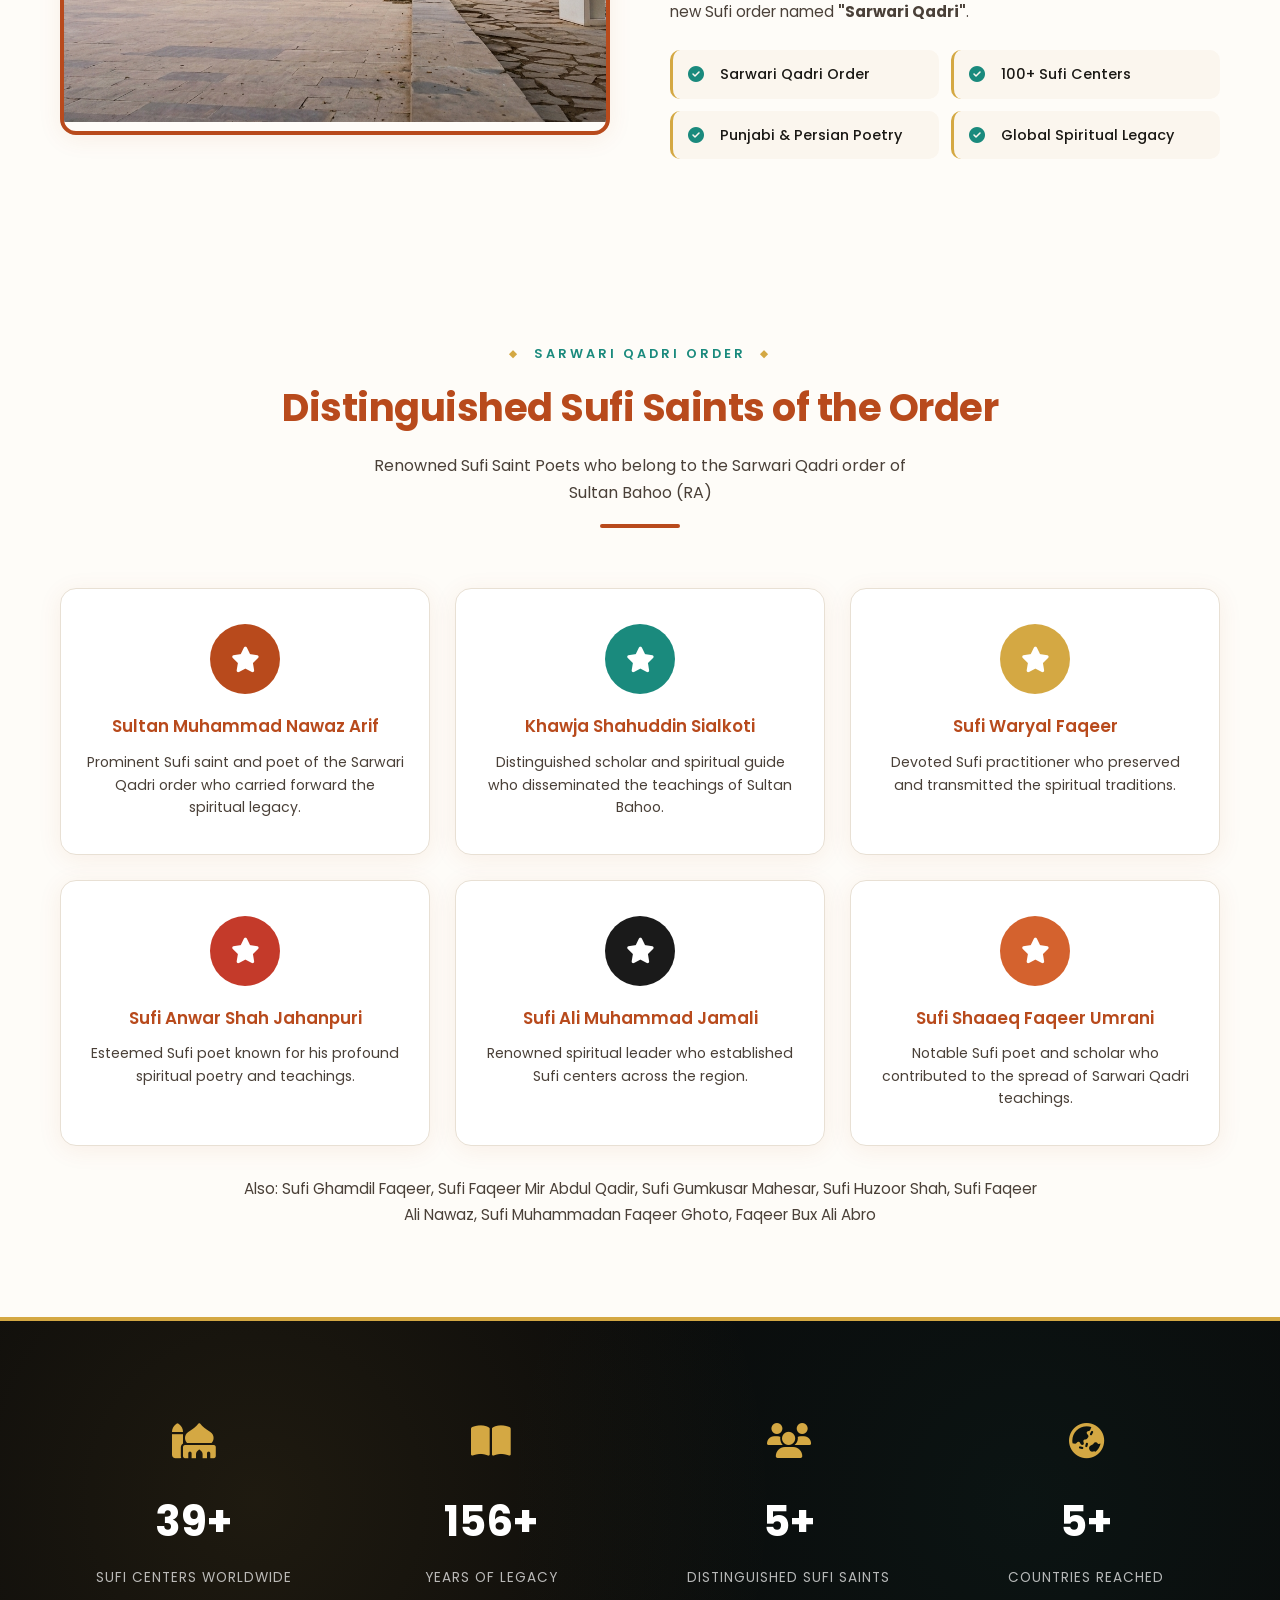
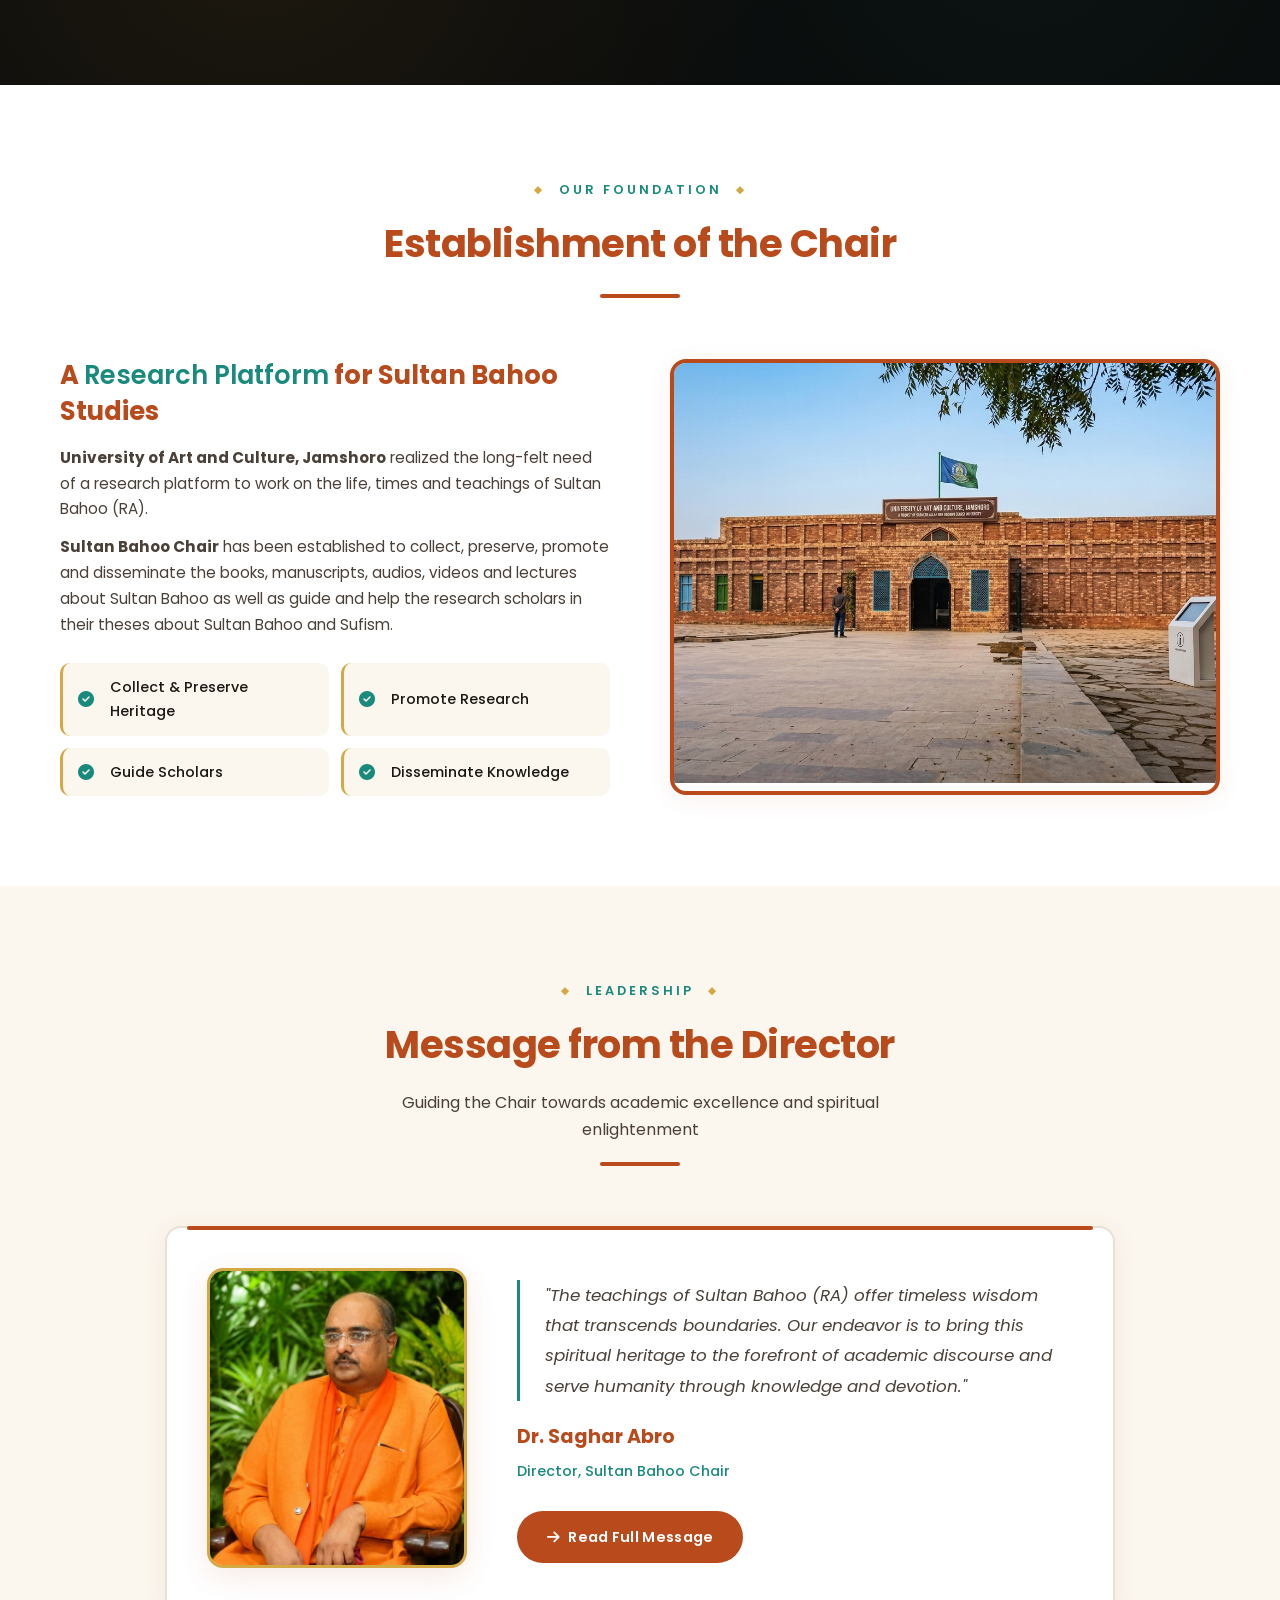
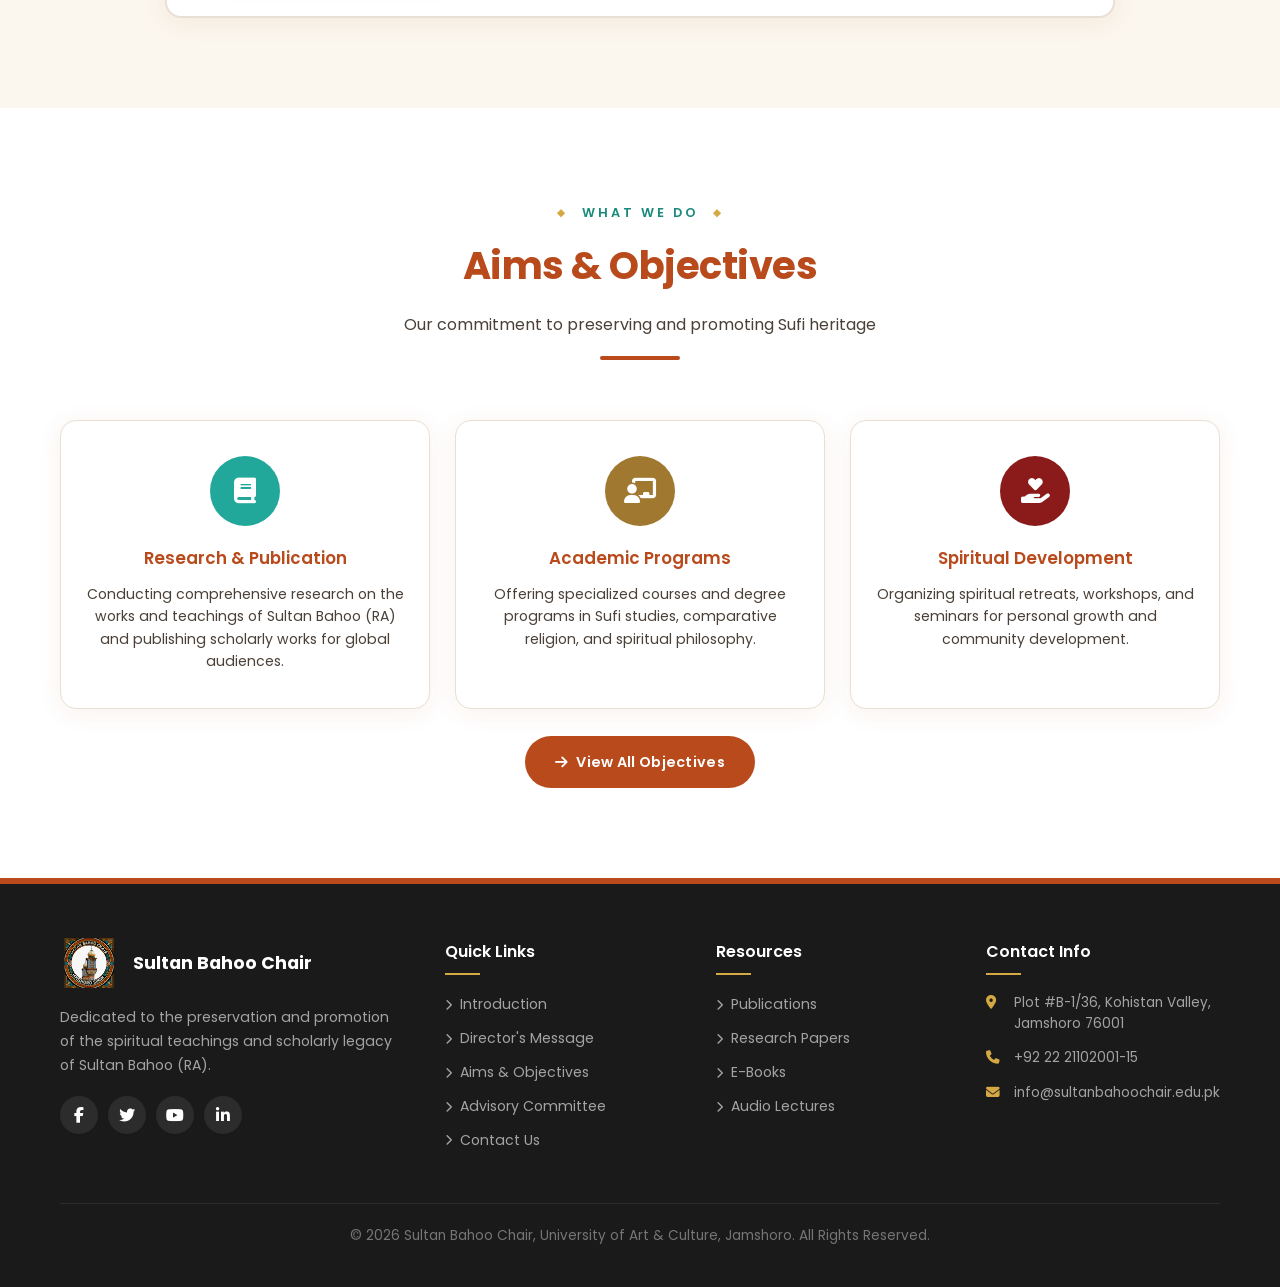
==== commit 74ce0199: "Restore birth/death dates in heading, only remove from image badge" ====
--- a/index.html
+++ b/index.html
@@ -91,7 +91,7 @@
                     <img src="images/banner/Gemini_Generated_Image_wfmmpwwfmmpwwfmm.jpg" alt="Hazrat Sultan Bahoo (RA)">
                 </div>
                 <div class="about-text animate-right">
-                    <h3>Hazrat Sultan Bahoo is the most influential and pluralist Sufi Saint, Poet and Philosopher of the Sub-Continent.</h3>
+                    <h3>Hazrat Sultan Bahoo <span class="highlight">(1629-1691)</span> is the most influential and pluralist Sufi Saint, Poet and Philosopher of the Sub-Continent.</h3>
                     <p>He chose <strong>Punjabi and Persian</strong> as his medium of expression. His abyat have become a household recital in Punjab. He travelled far and wide to guide the people on order of the Holy Prophet Muhammad (SAW). His poetry and deputies helped in dissemination of his message globally.</p>
                     <p>Currently more than <strong>100 vibrant Sufi centers</strong> have been working in Pakistan and abroad based on his teachings and principles. He initiated a new Sufi order named <strong>"Sarwari Qadri"</strong>.</p>
                     <div class="about-features">
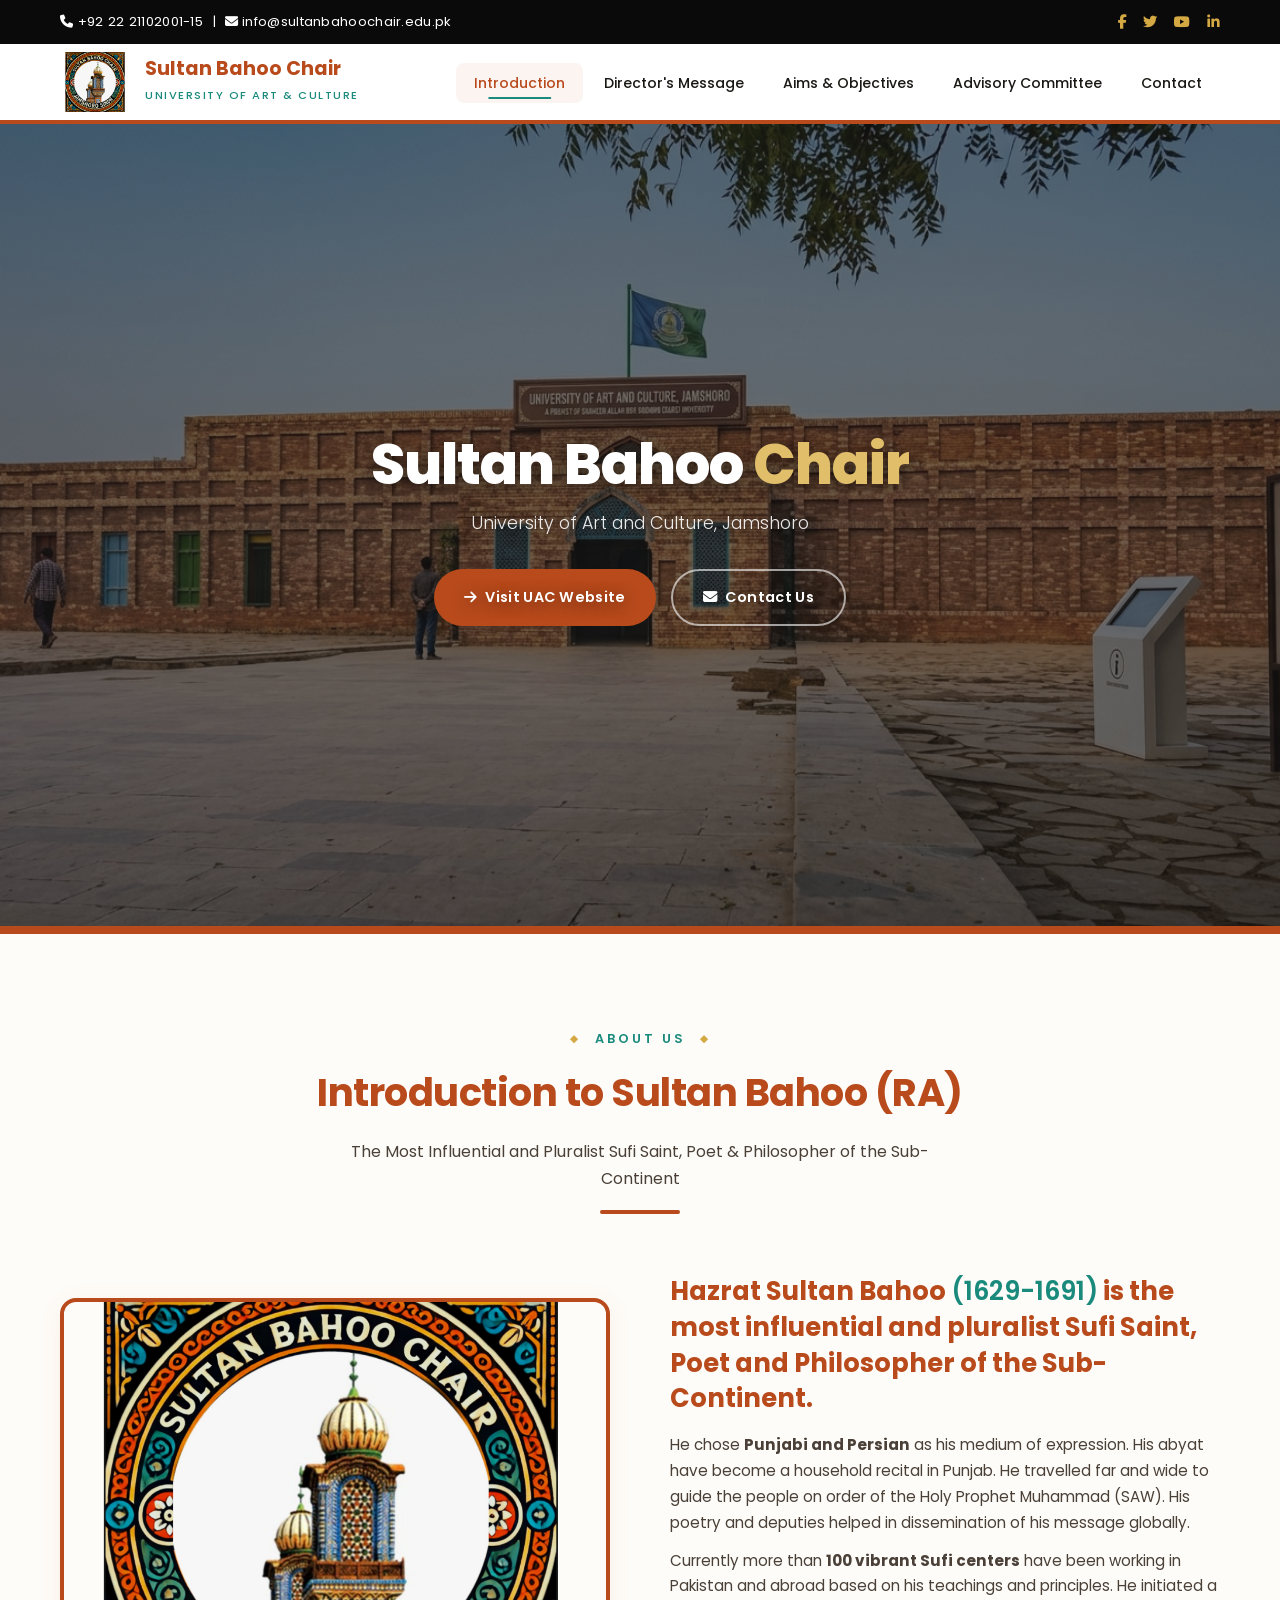
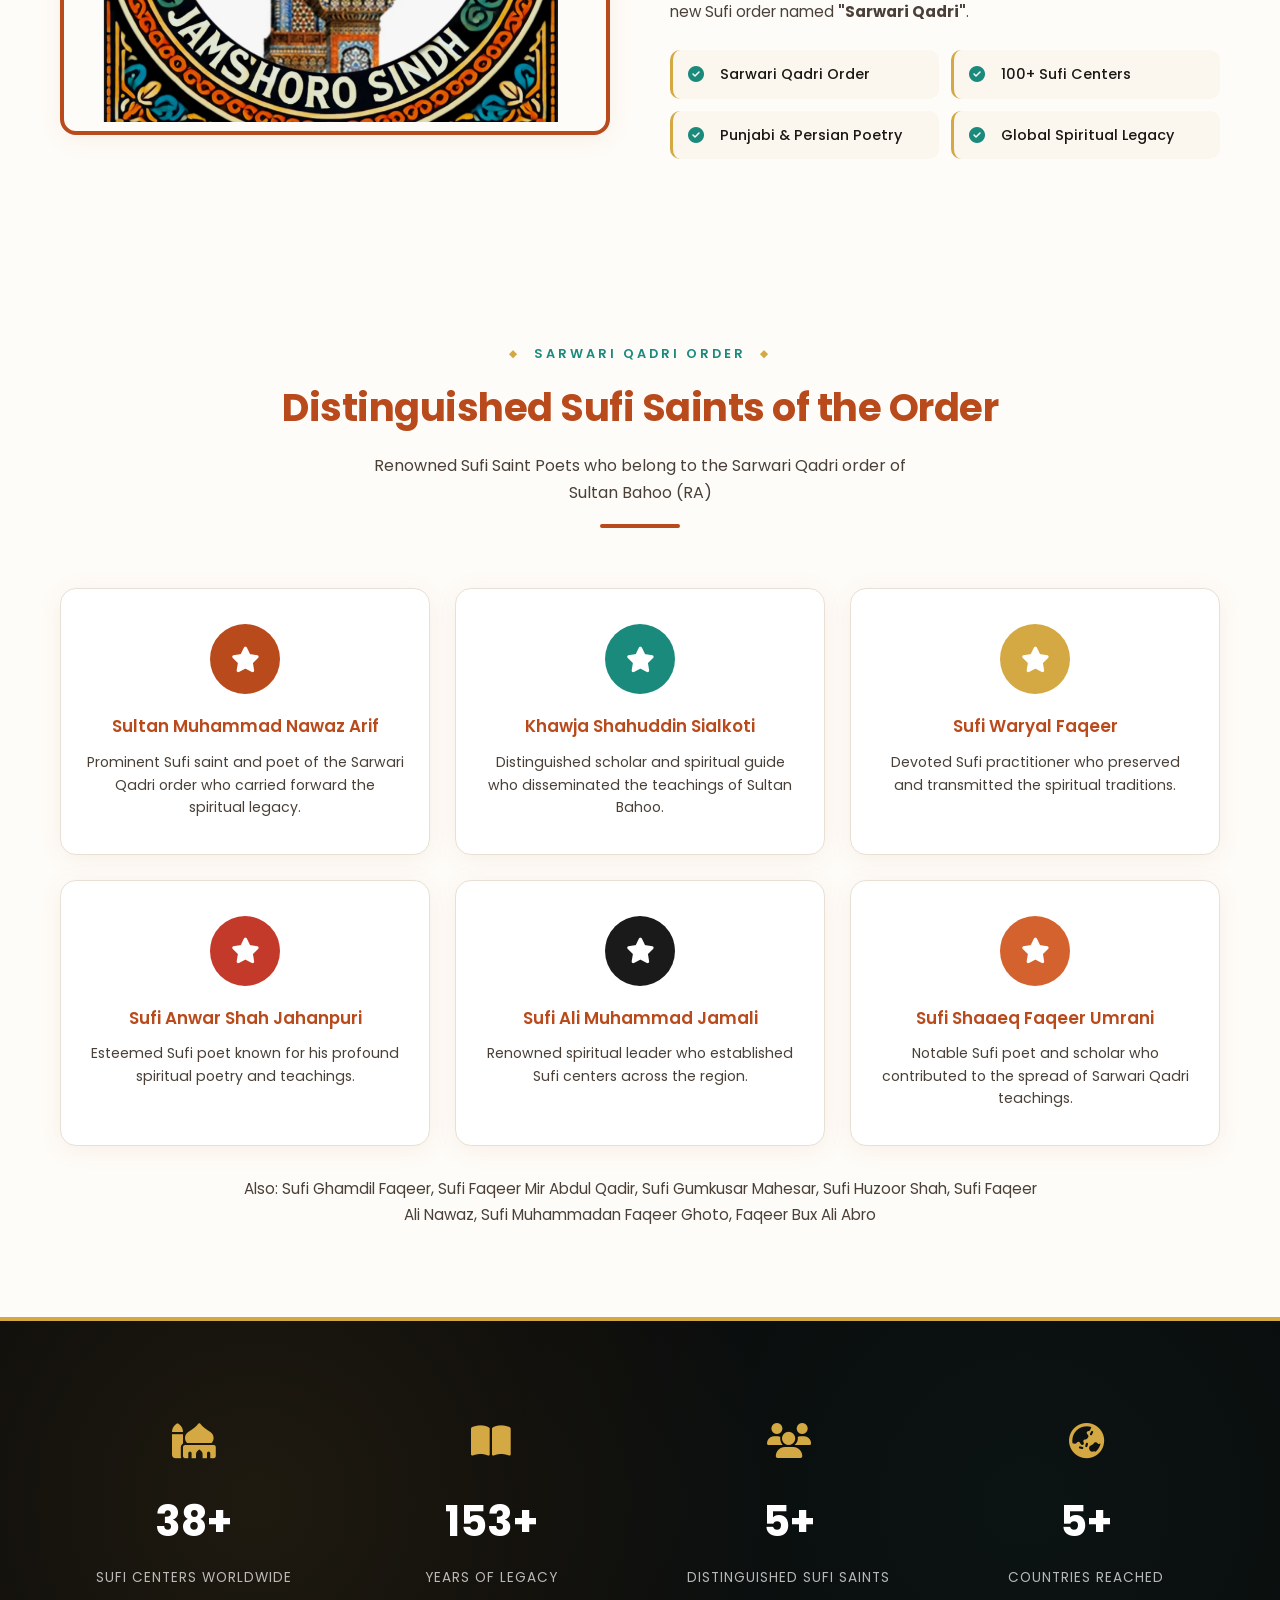
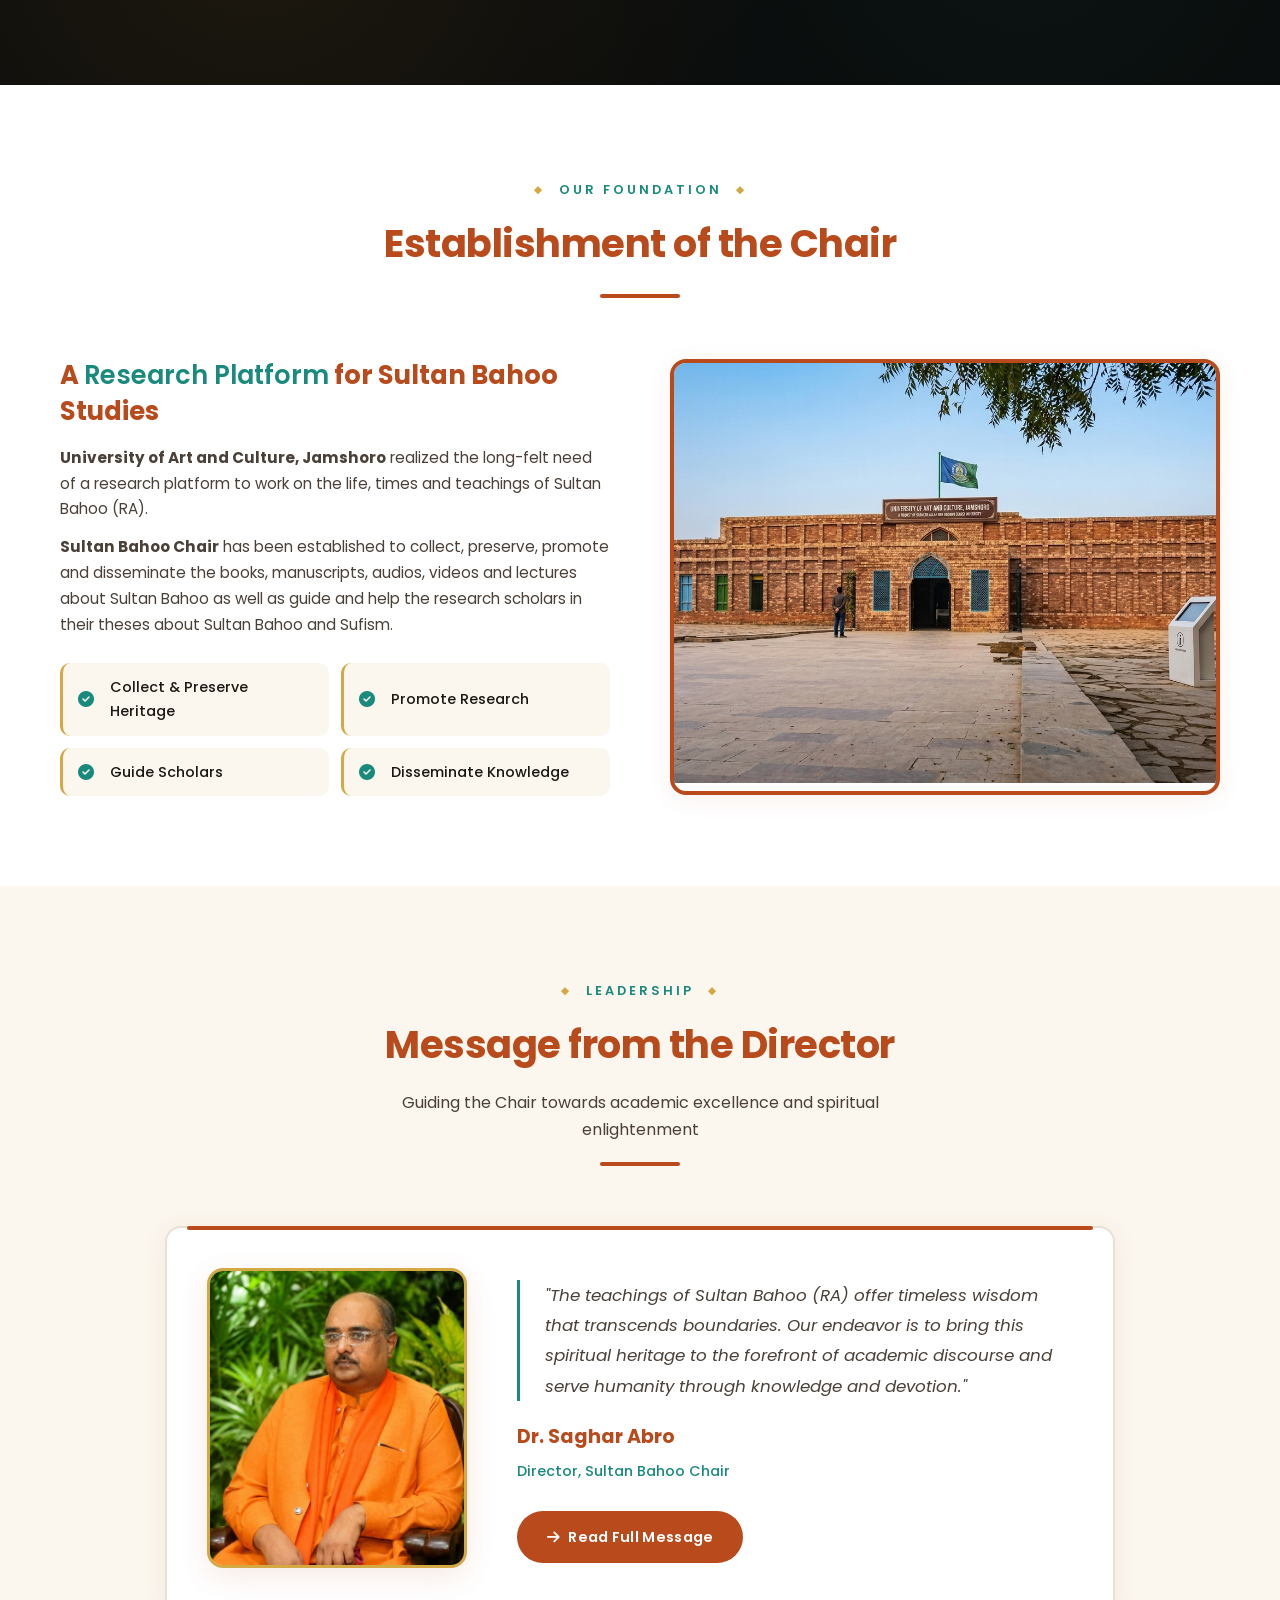
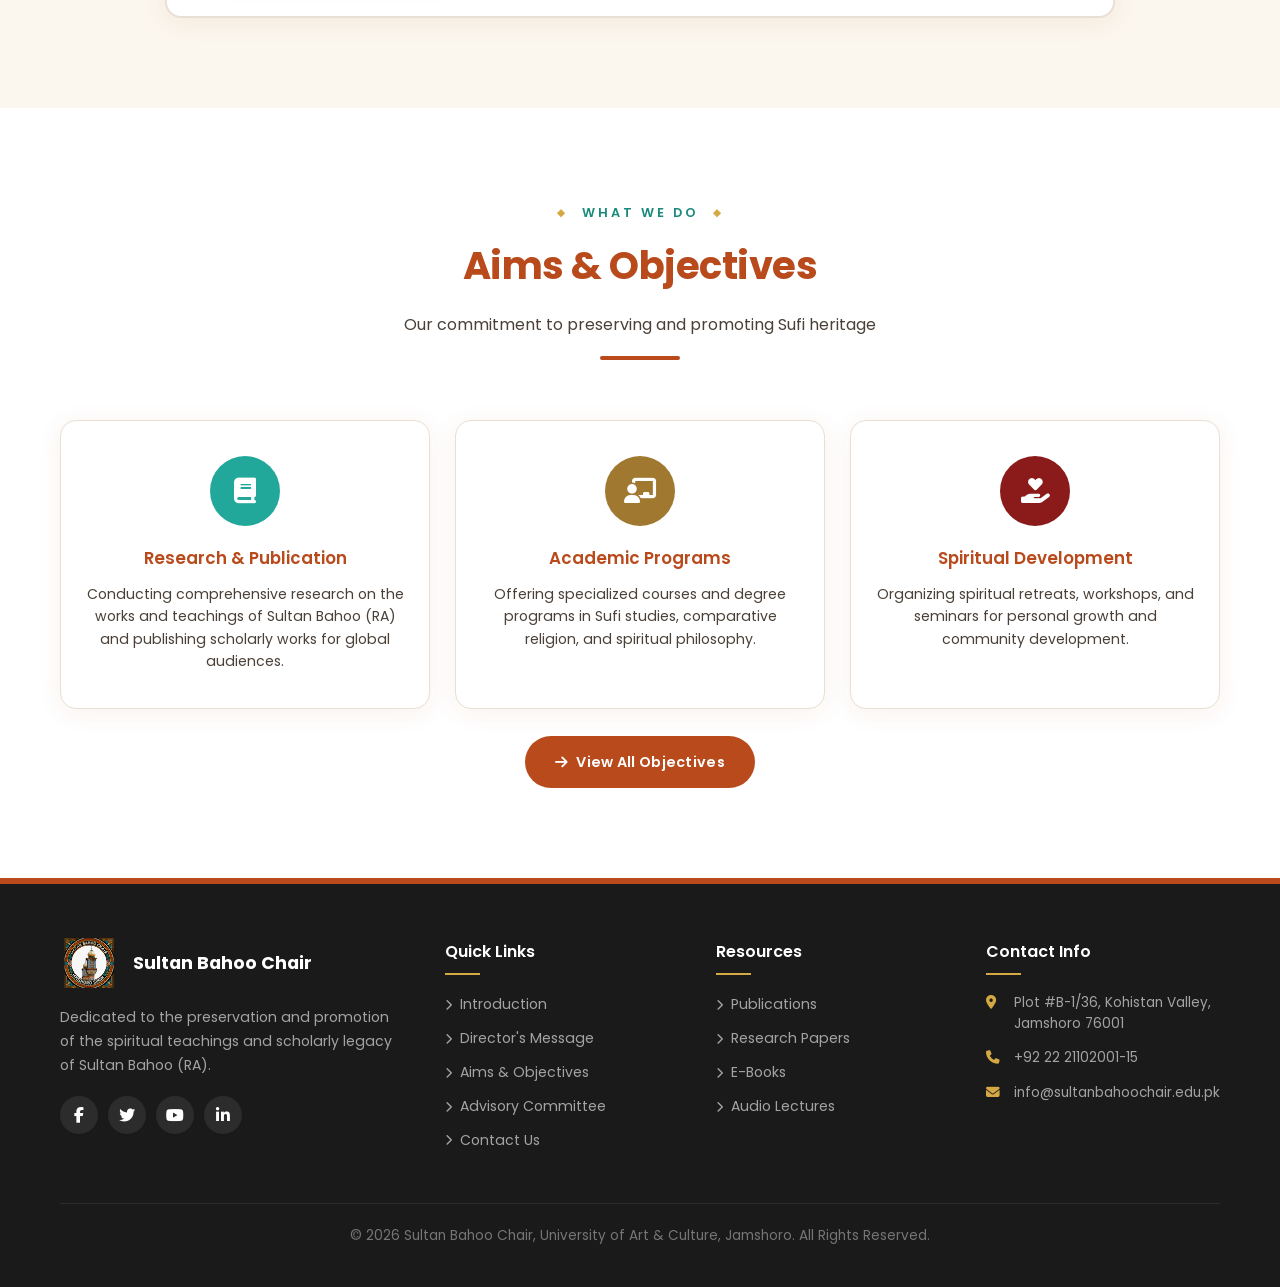
==== commit 34cc989c: "Replace about section image with logo" ====
--- a/index.html
+++ b/index.html
@@ -88,7 +88,7 @@
 
             <div class="about-grid">
                 <div class="about-image animate-left">
-                    <img src="images/banner/Gemini_Generated_Image_wfmmpwwfmmpwwfmm.jpg" alt="Hazrat Sultan Bahoo (RA)">
+                    <img src="images/logo/logo.png" alt="Sultan Bahoo Chair Logo">
                 </div>
                 <div class="about-text animate-right">
                     <h3>Hazrat Sultan Bahoo <span class="highlight">(1629-1691)</span> is the most influential and pluralist Sufi Saint, Poet and Philosopher of the Sub-Continent.</h3>
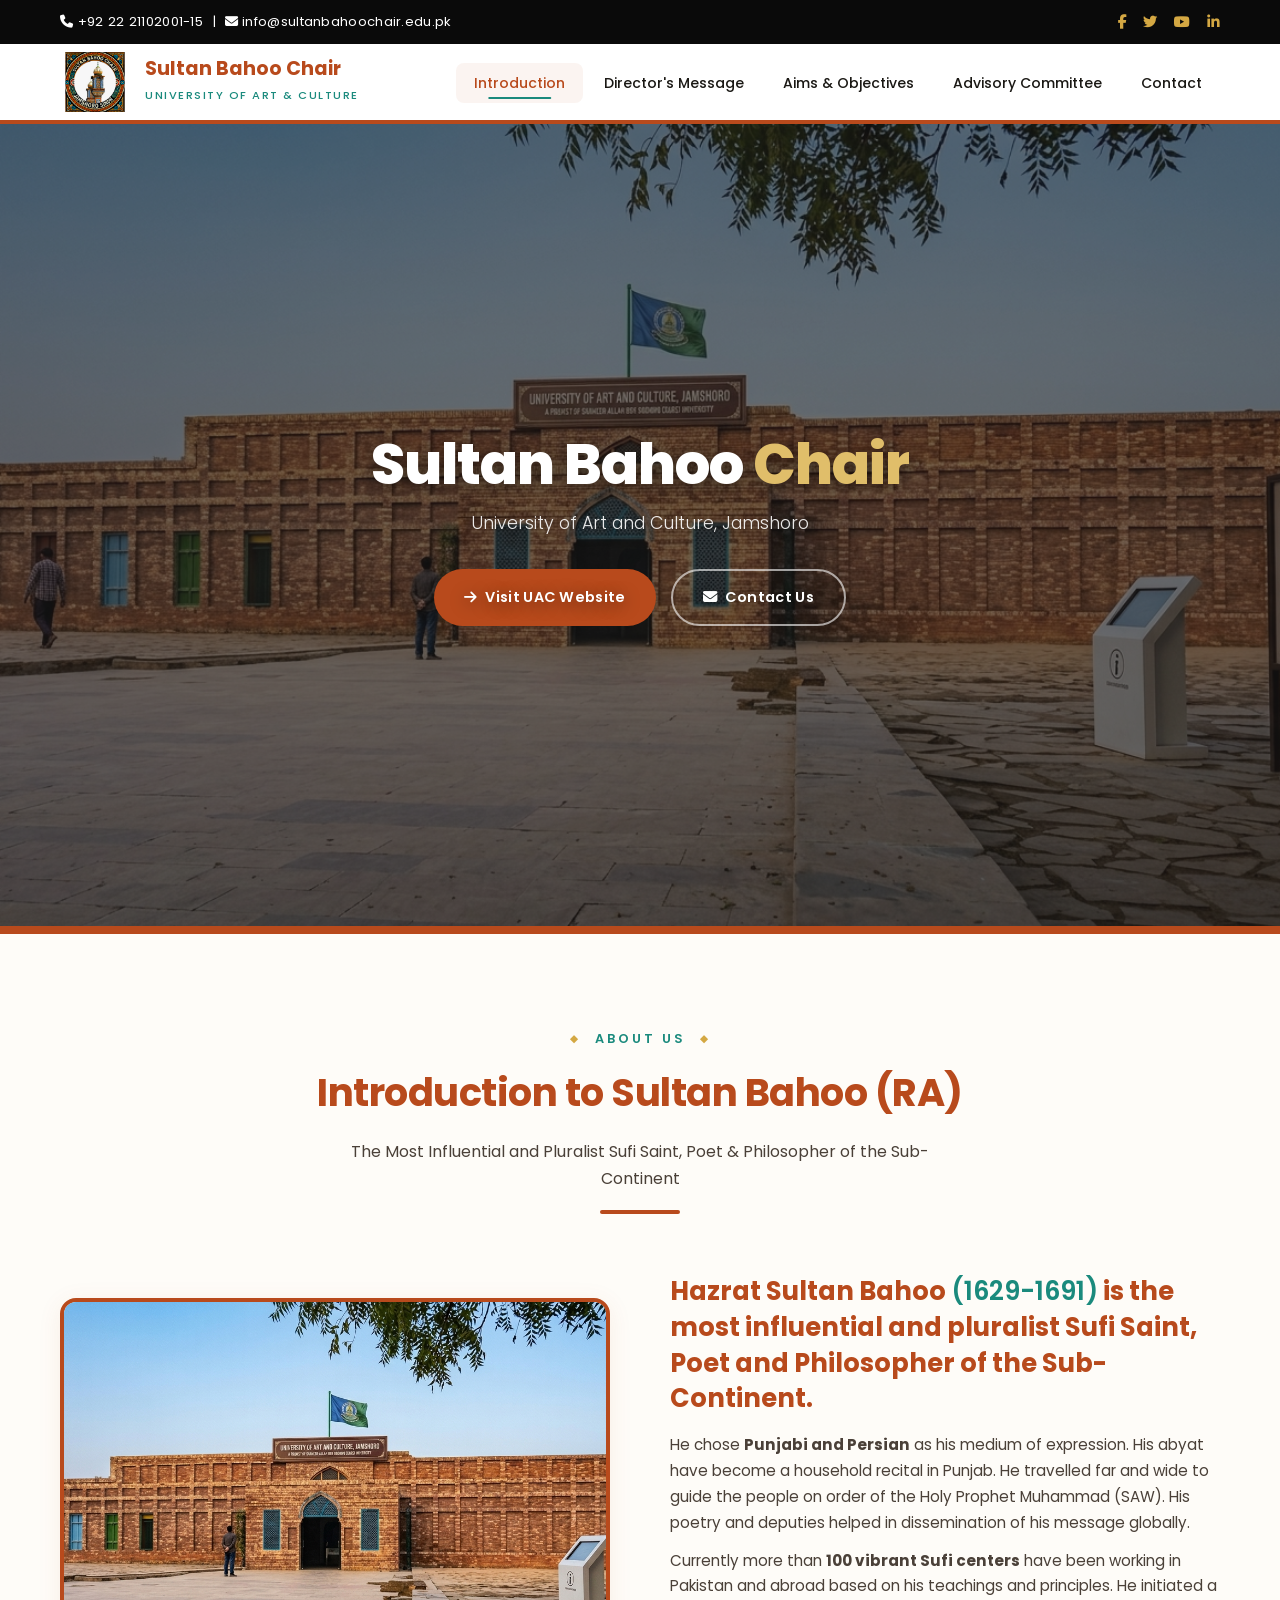
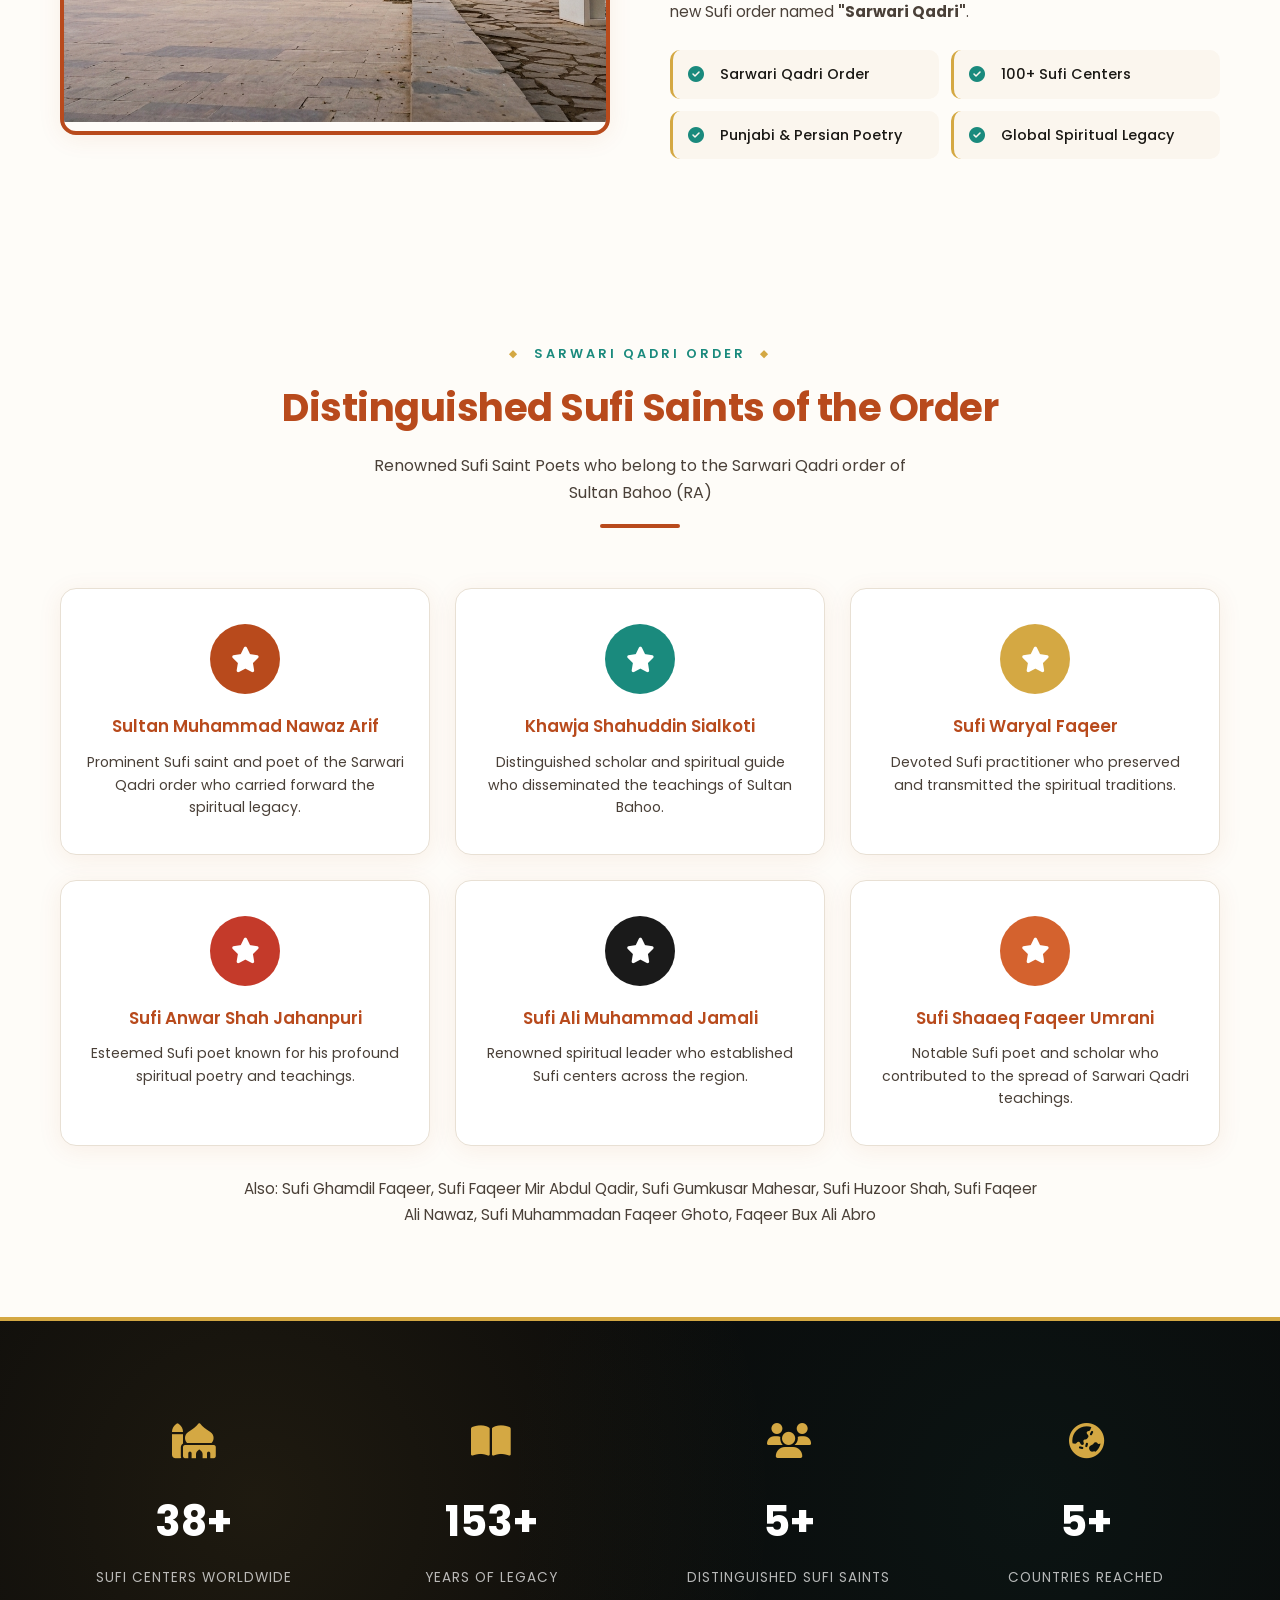
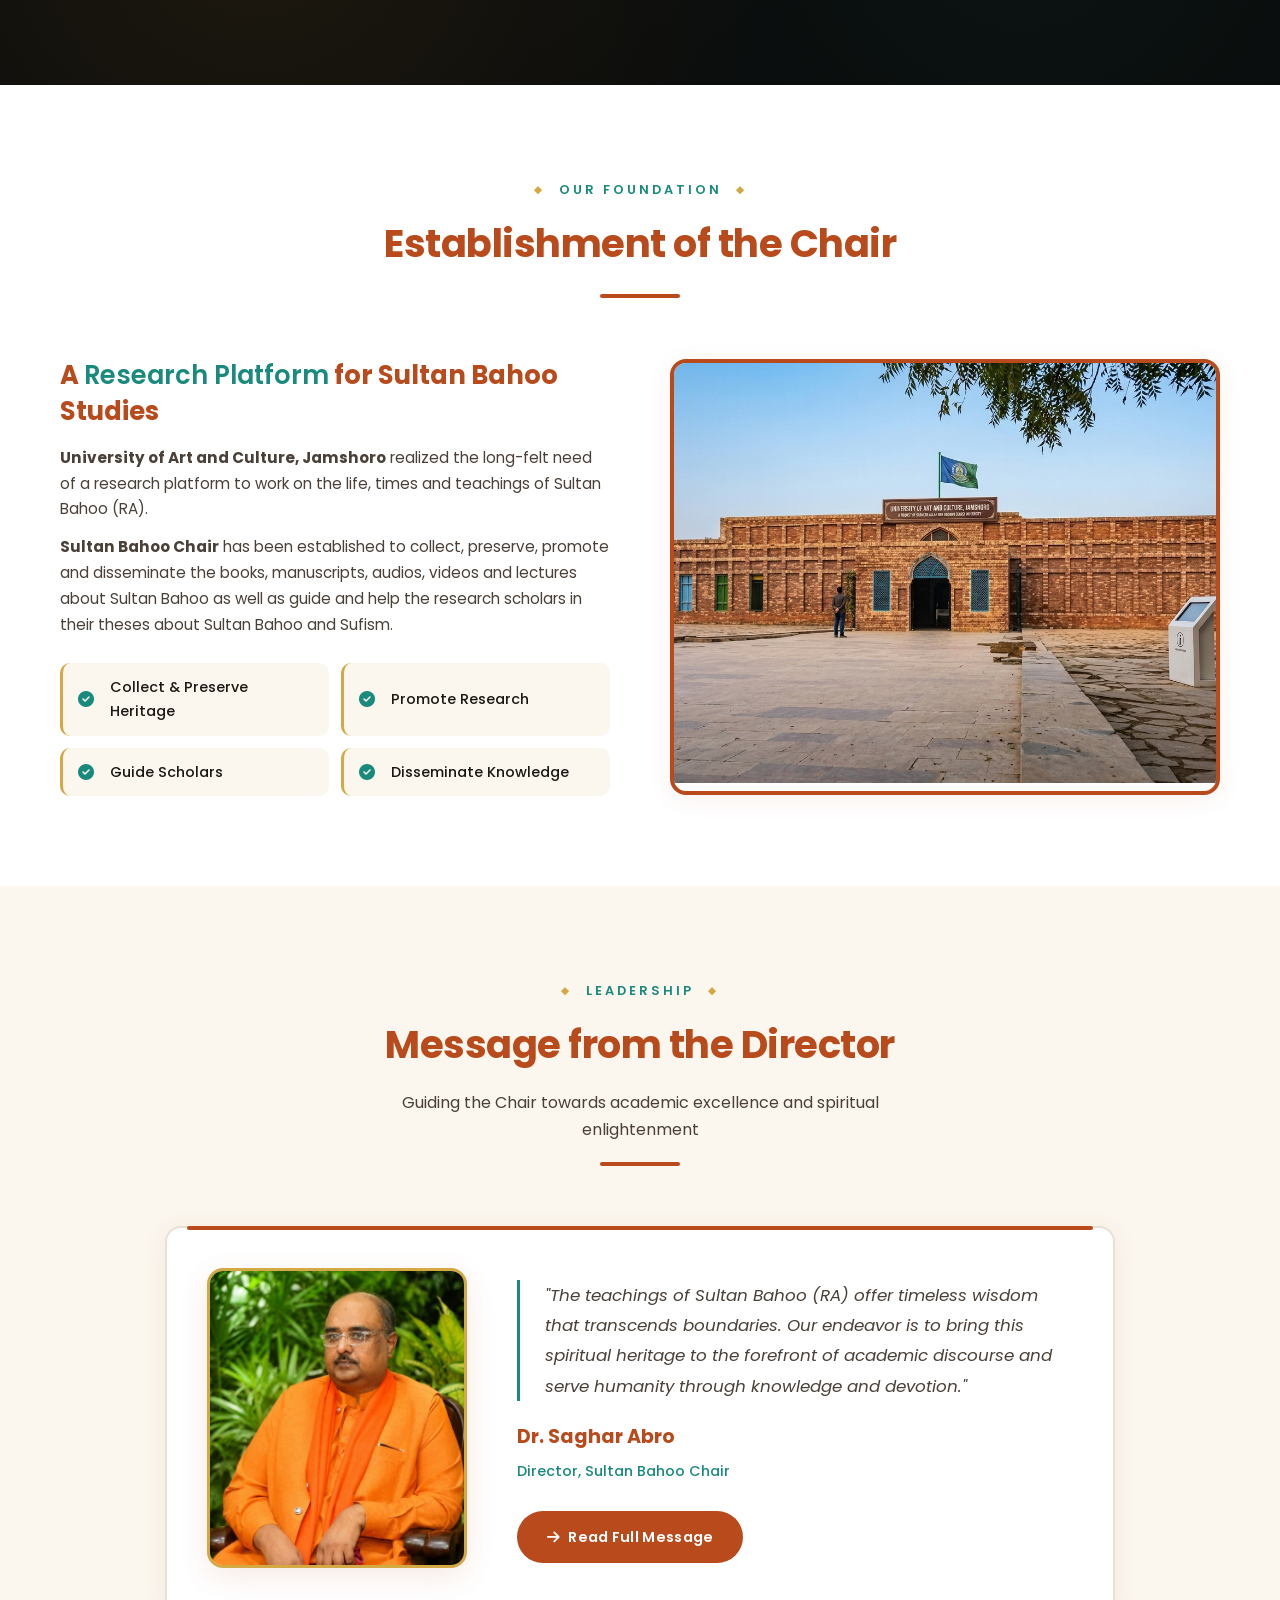
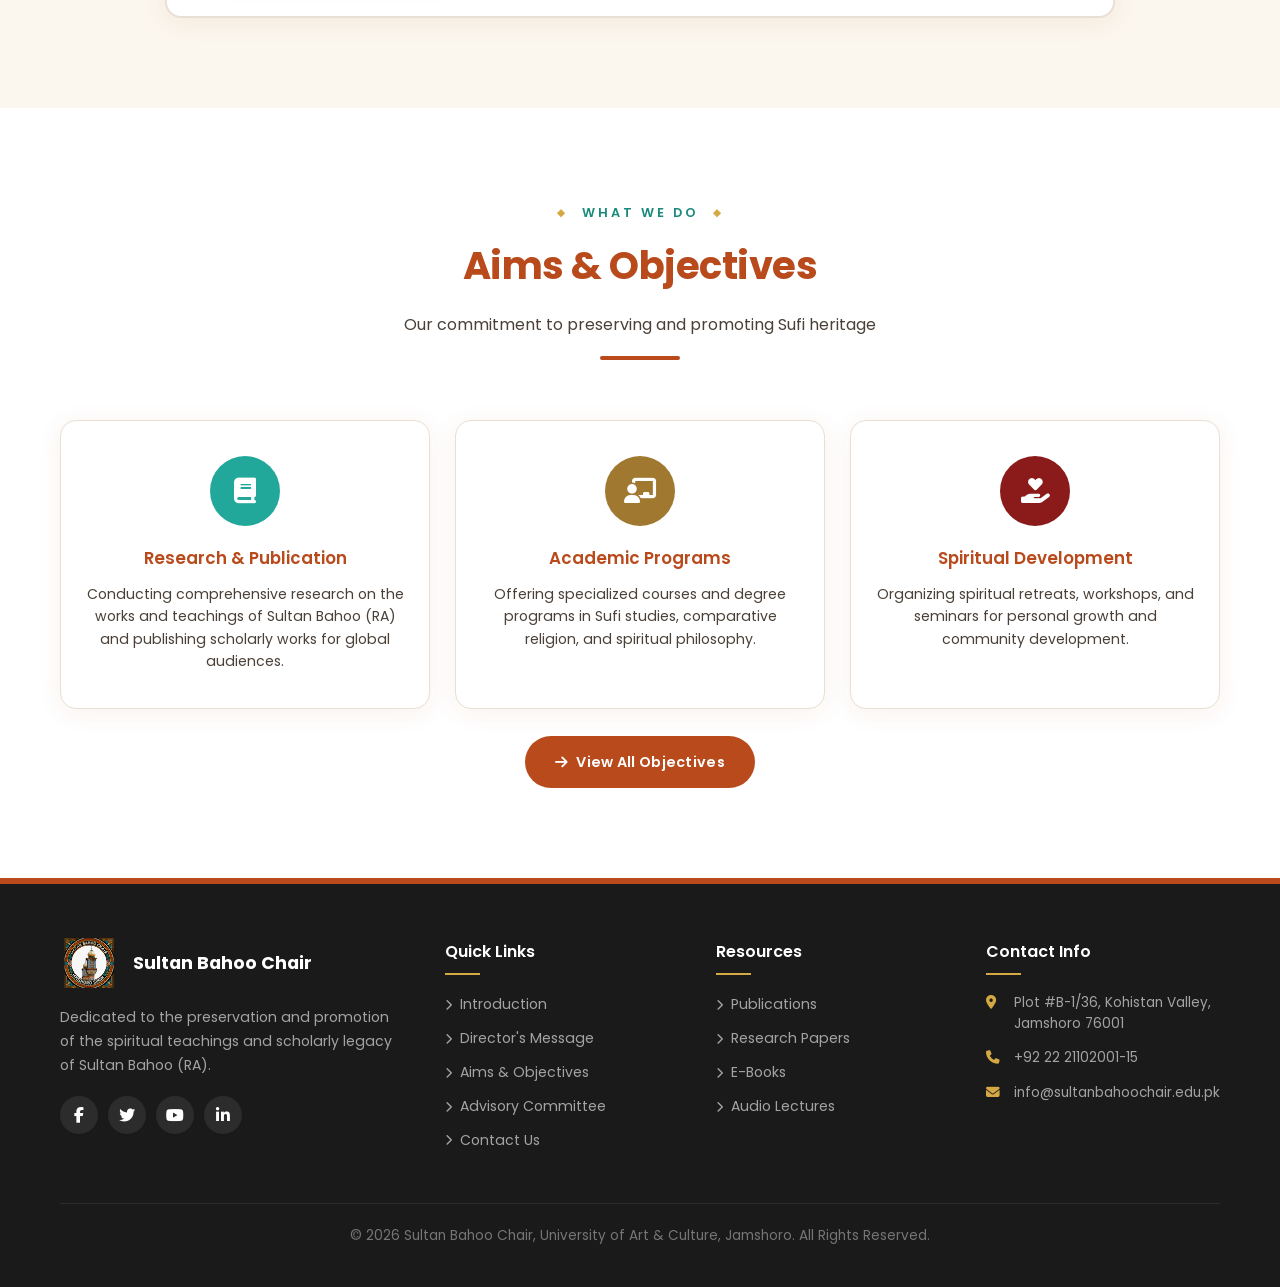
==== commit 53637fda: "Restore banner image in About section" ====
--- a/index.html
+++ b/index.html
@@ -88,7 +88,7 @@
 
             <div class="about-grid">
                 <div class="about-image animate-left">
-                    <img src="images/logo/logo.png" alt="Sultan Bahoo Chair Logo">
+                    <img src="images/banner/Gemini_Generated_Image_wfmmpwwfmmpwwfmm.jpg" alt="Hazrat Sultan Bahoo (RA)">
                 </div>
                 <div class="about-text animate-right">
                     <h3>Hazrat Sultan Bahoo <span class="highlight">(1629-1691)</span> is the most influential and pluralist Sufi Saint, Poet and Philosopher of the Sub-Continent.</h3>
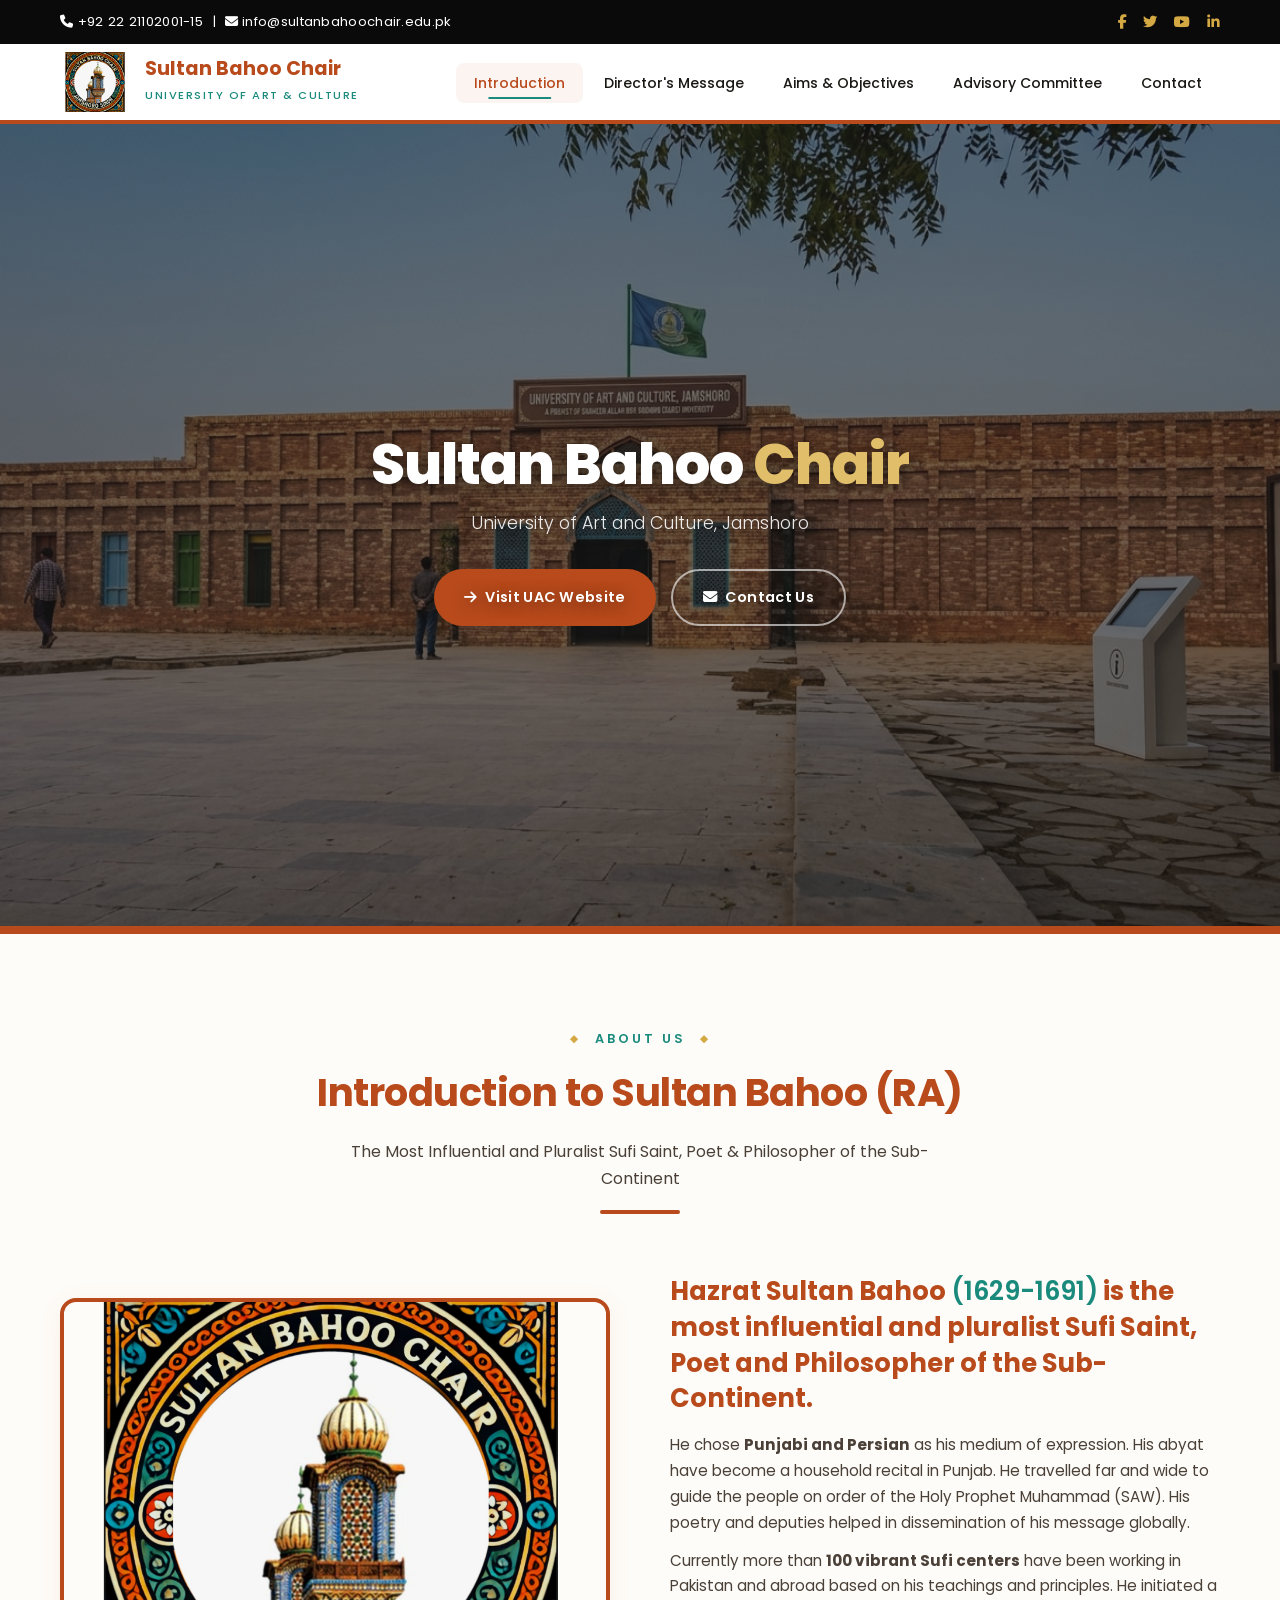
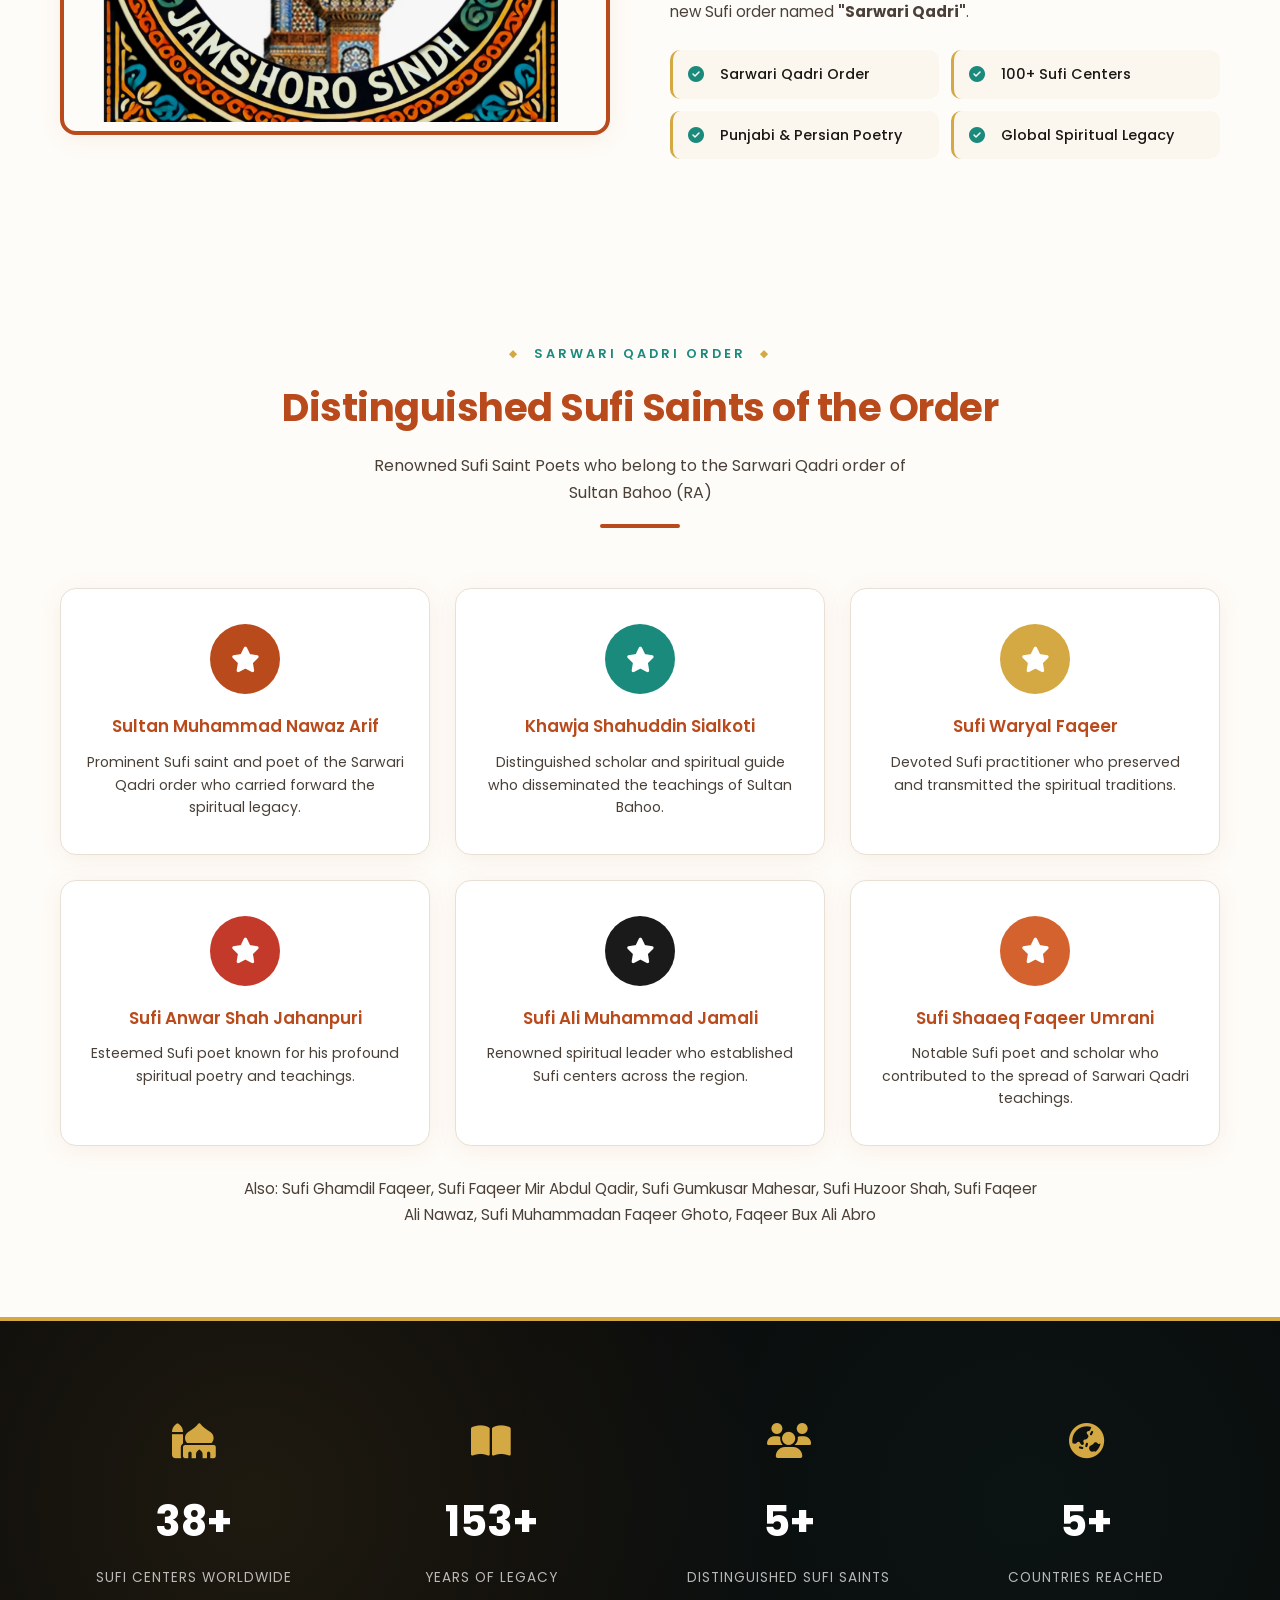
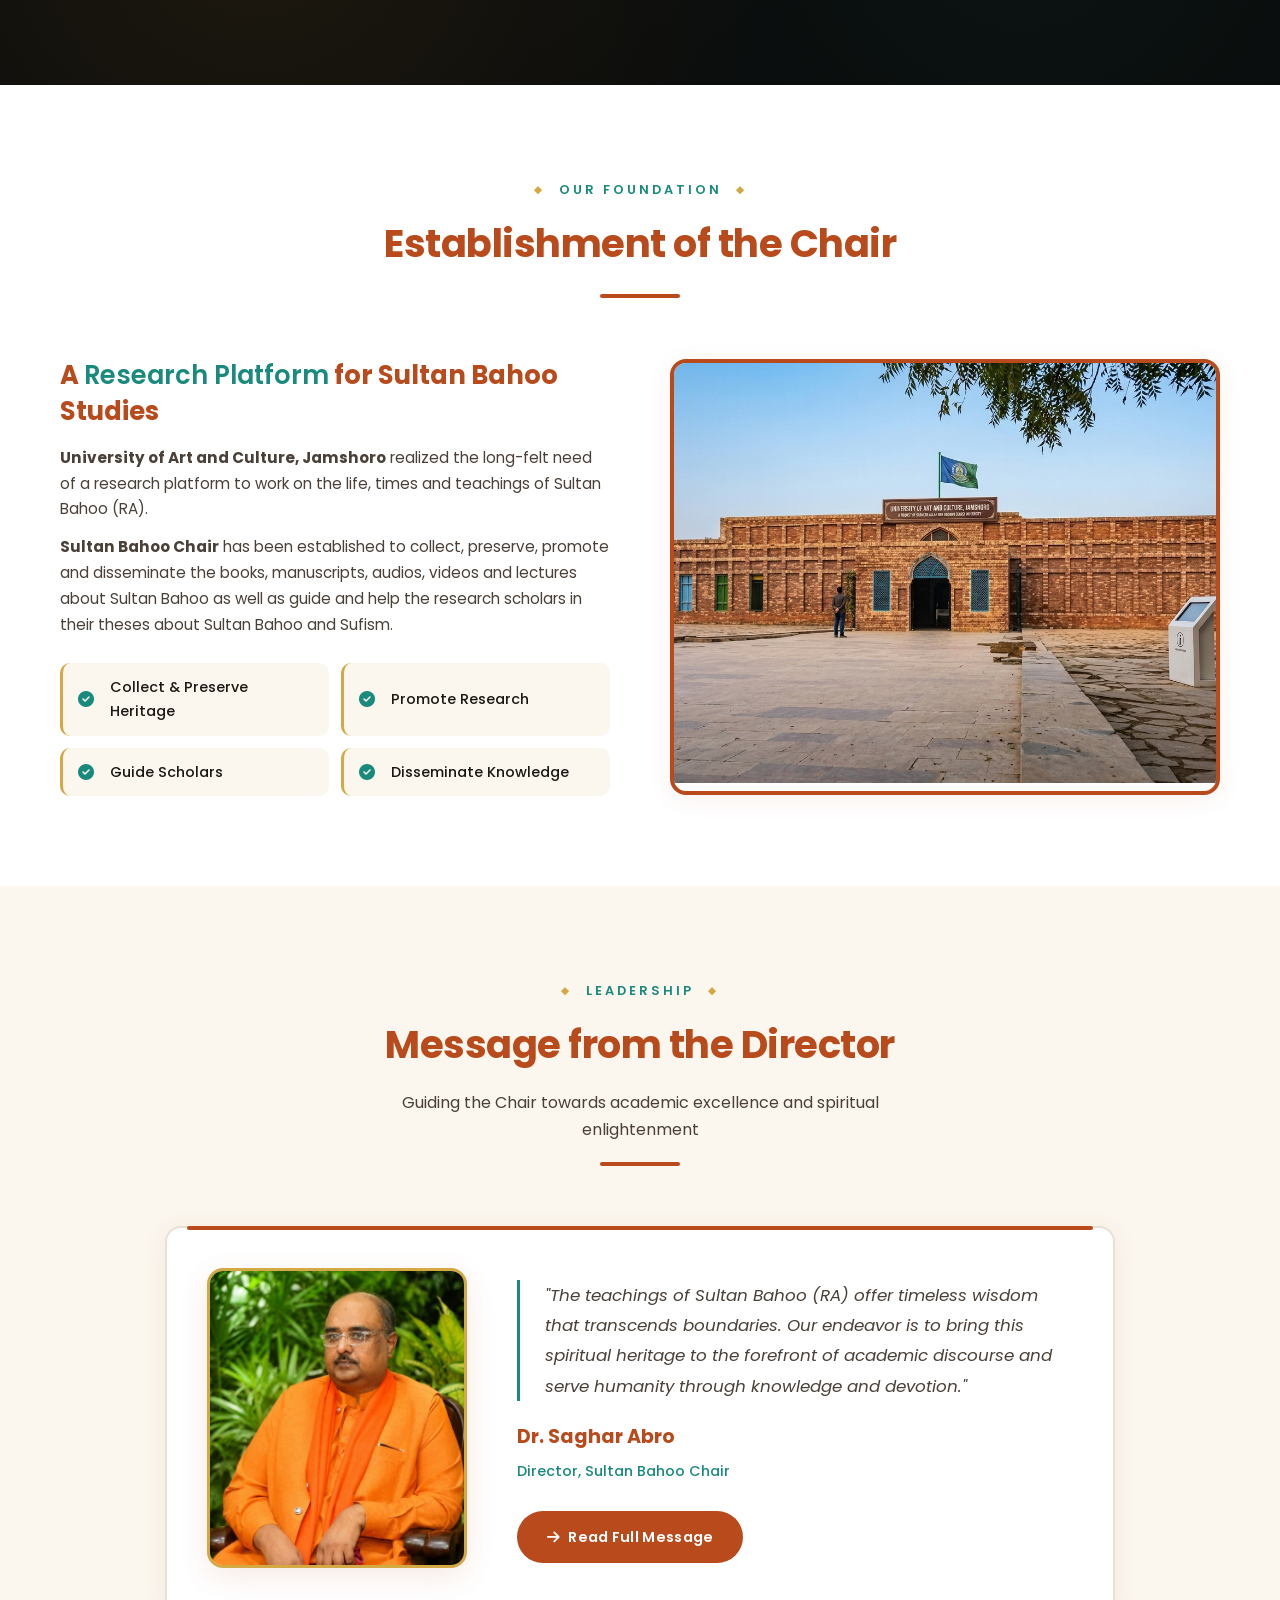
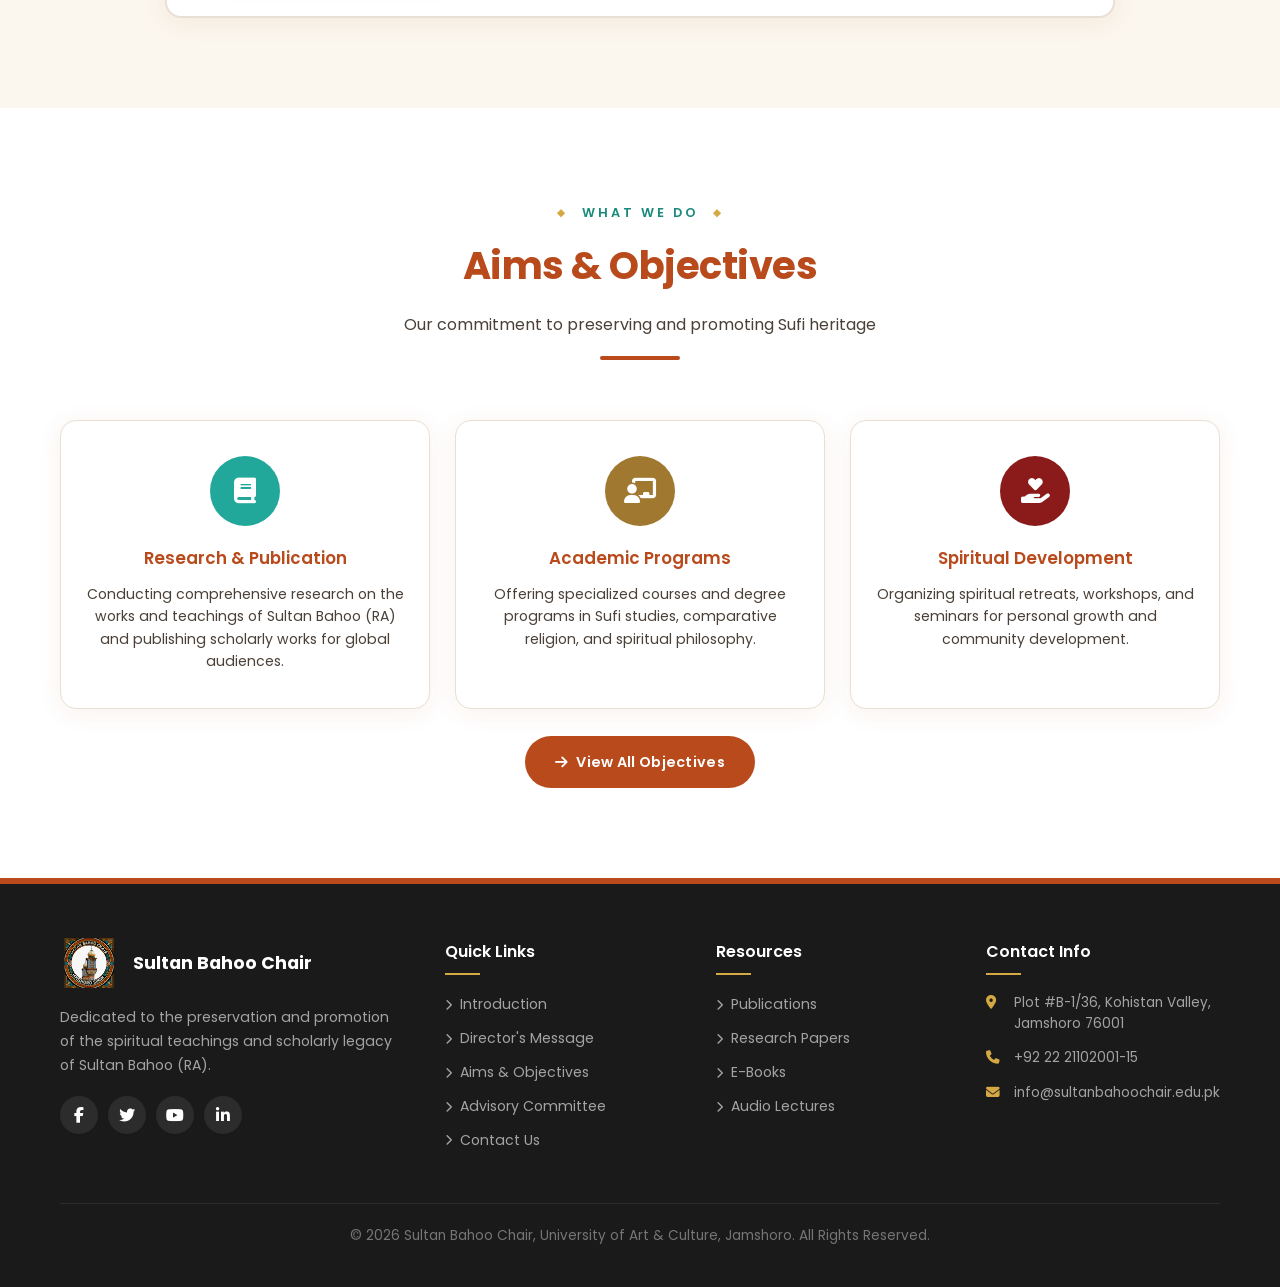
==== commit 254431d9: "Change About section image to logo" ====
--- a/index.html
+++ b/index.html
@@ -88,7 +88,7 @@
 
             <div class="about-grid">
                 <div class="about-image animate-left">
-                    <img src="images/banner/Gemini_Generated_Image_wfmmpwwfmmpwwfmm.jpg" alt="Hazrat Sultan Bahoo (RA)">
+                    <img src="images/logo/logo.png" alt="Sultan Bahoo Chair Logo">
                 </div>
                 <div class="about-text animate-right">
                     <h3>Hazrat Sultan Bahoo <span class="highlight">(1629-1691)</span> is the most influential and pluralist Sufi Saint, Poet and Philosopher of the Sub-Continent.</h3>
